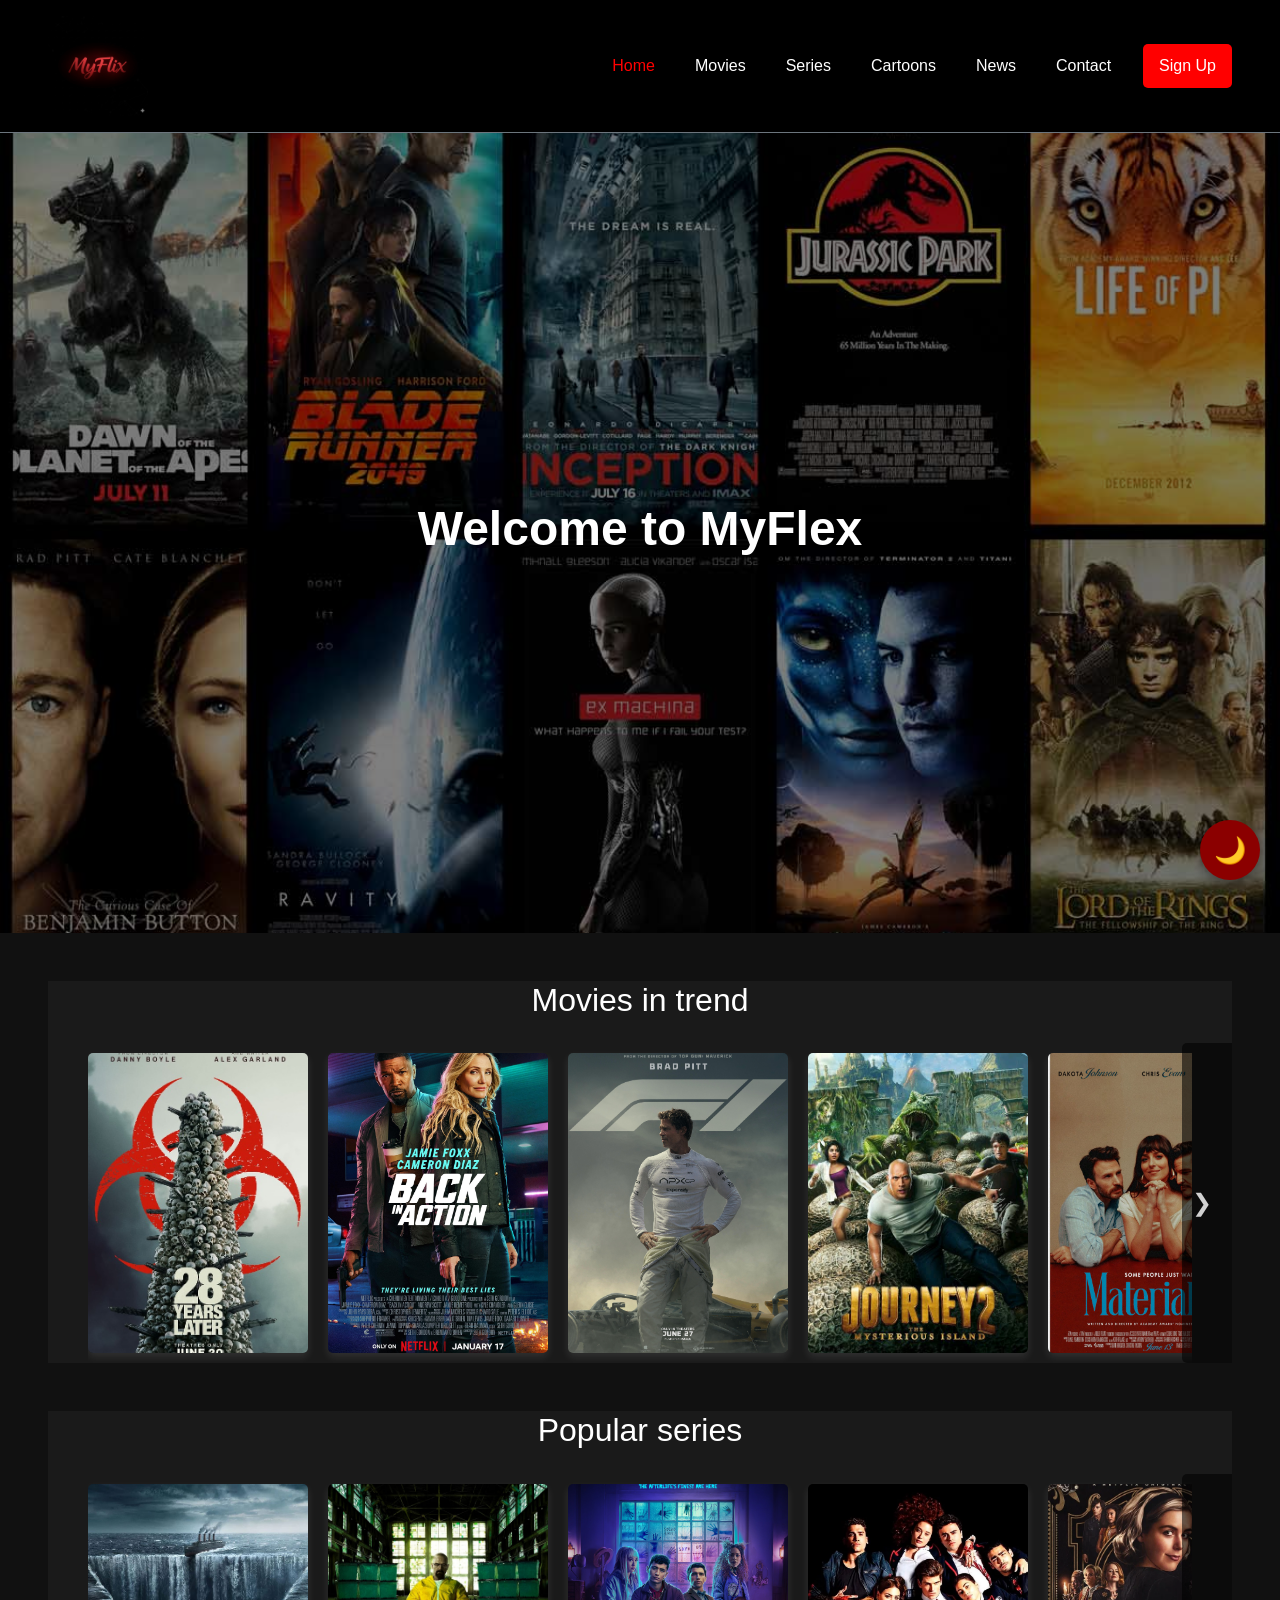
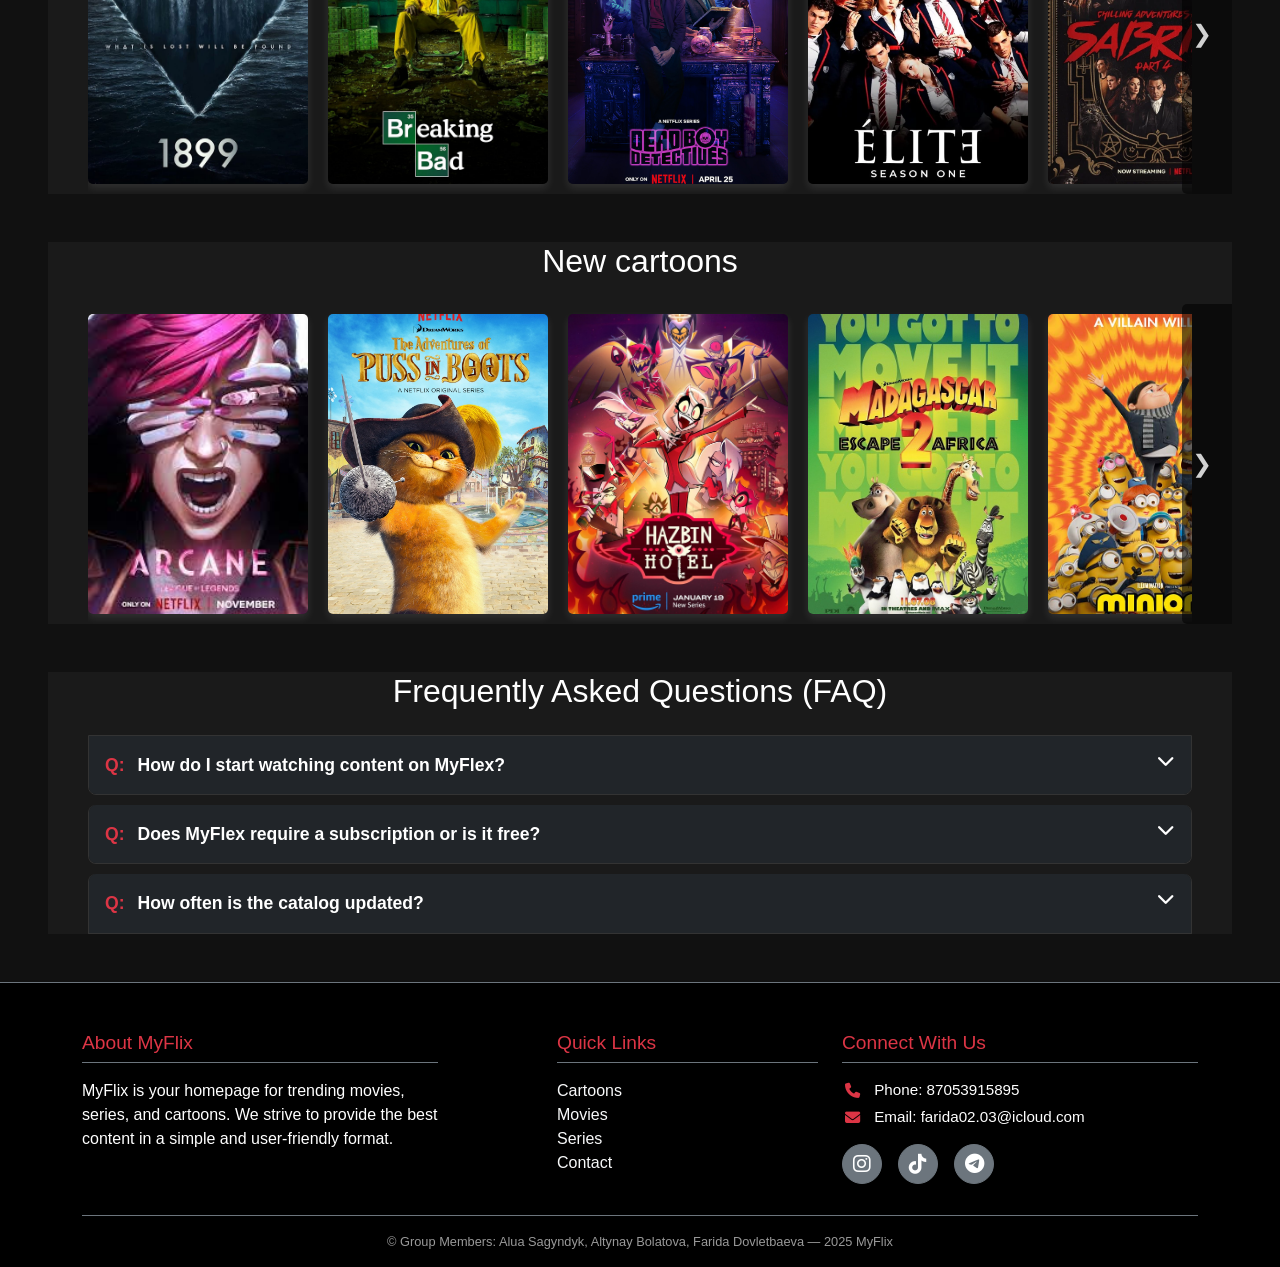
==== index.html @ 134e9aaa "added form" ====
<!DOCTYPE html>
<html lang="en">
<head>
    <meta charset="UTF-8">
    <meta name="viewport" content="width=device-width, initial-scale=1.0">
    <title>MyFlex - Home</title>

    <link href="https://cdn.jsdelivr.net/npm/bootstrap@5.3.3/dist/css/bootstrap.min.css" rel="stylesheet" integrity="sha384-QWTKZyjpPEjISv5WaRU9OFeRpok6YctnYmDr5pNlyT2bRjXh0JMhjY6hW+ALEwIH" crossorigin="anonymous">

    <link rel="stylesheet" href="https://cdnjs.cloudflare.com/ajax/libs/font-awesome/6.4.0/css/all.min.css" />

    <link rel="stylesheet" href="style.css" />
</head>
<body class="text-white d-flex flex-column min-vh-100 bg-theme-4">

      <button id="theme-toggle" aria-label="Toggle theme">
 🌙
</button>


    <header class="py-3 border-bottom border-secondary" id="header">
        <div class="container-fluid d-flex justify-content-between align-items-center px-4 px-lg-5">
            
            <div class="photo">
                <img src="images/logo.jpg" 
                    data-light="images/whitelogo.jpg" 
                    alt="MyFlex Logo" 
                    class="logo" 
                    style="width: 100px; height: auto;" 
/>
            </div>

            <nav class="navbar navbar-expand-lg navbar-dark p-0" aria-label="Main Navigation">
                <button class="navbar-toggler" type="button" data-bs-toggle="collapse" data-bs-target="#navbarNav" aria-controls="navbarNav" aria-expanded="false" aria-label="Toggle navigation">
                    <span class="navbar-toggler-icon"></span>
                </button>
                <div class="collapse navbar-collapse" id="navbarNav">
                    <ul class="navbar-nav gap-2 gap-lg-4 align-items-center">
                        <li class="nav-item">
                            <a class="nav-link active text-danger" aria-current="page" href="index.html">Home</a>
                        </li>
                        <li class="nav-item">
                            <a class="nav-link text-white" href="movies.html">Movies</a>
                        </li>
                        <li class="nav-item">
                            <a class="nav-link text-white" href="series.html">Series</a>
                        </li>
                        <li class="nav-item">
                            <a class="nav-link text-white" href="cartoons.html">Cartoons</a>
                        </li>
                        <li class="nav-item">
                            <a class="nav-link text-white" href="news.html">News</a>
                        </li>
                        <li class="nav-item">
                            <a class="nav-link text-white" href="contact.html">Contact</a>
                        </li>
                        <li class="nav-item">
                            <button class="btn btn-danger nav-button mt-2 mt-lg-0 px-3" id="openAccessModal">Sign Up</button>
                        </li>
                    </ul>
                </div>
            </nav>
        </div>
    </header>

    <main class="flex-grow-1">
        
        <div class="hero-banner mb-5" style="background-image: url('images/index-image.jpg');">
            <h1 class="display-3 fw-bold p-3 rounded text-center">Welcome to MyFlex</h1>
        </div>

        <div class="container-fluid px-4 px-lg-5">
    <section class="content-section mb-5">
        <h2 class="text-center text-white mb-4">Movies in trend</h2>
                <div class="gallery-wrapper position-relative"> 
                    <button class="scroll-button left-arrow" aria-label="Scroll Left" data-target="movies-track">&#10094;</button>
                    <div class="gallery-track scrollable" id="movies-track"> 
                        <article class="movie-card"><img src="images/28years.jpg" alt="28 years later"></article>
                        <article class="movie-card"><img src="images/backinaction.jpg" alt="Back In Action"></article>
                        <article class="movie-card"><img src="images/f1.jpg" alt="F1"></article>
                        <article class="movie-card"><img src="images/journey2.jpeg" alt="Journey 2"></article>
                        <article class="movie-card"><img src="images/materialists.jpeg" alt="Materialists"></article>
                        <article class="movie-card"><img src="images/thepickup.jpg" alt="The Pickup"></article>
                        <article class="movie-card"><img src="images/magnseven.jpg" alt="The Magnificent Seven"></article>
                        <article class="movie-card"><img src="images/steve.jpg" alt="Steve"></article>
                        <article class="movie-card"><img src="images/thetomorrowwar.webp" alt="The Tomorrow War"></article>
                        <article class="movie-card"><img src="images/thewoman.jpg" alt="The Woman"></article>
                        <article class="movie-card"><img src="images/waroftheworls.jpg" alt="War of the Worlds"></article>
                    </div>
                    <button class="scroll-button right-arrow" aria-label="Scroll Right" data-target="movies-track">&#10095;</button>
                </div>
            </section>

            <section class="content-section mb-5">
                <h2 class="text-center text-white mb-4">Popular series</h2>
                <div class="gallery-wrapper position-relative">
                    <button class="scroll-button left-arrow" aria-label="Scroll Left" data-target="series-track">&#10094;</button>
                    <div class="gallery-track scrollable" id="series-track">
                        <article class="movie-card"><img src="images/1899.jpg" alt="1899"></article>
                        <article class="movie-card"><img src="images/breakingbad.jpg" alt="Breaking Bad"></article>
                        <article class="movie-card"><img src="images/Detectives.jpg" alt="Detectives"></article>
                        <article class="movie-card"><img src="images/elite.webp" alt="Elite"></article>
                        <article class="movie-card"><img src="images/sabrina.webp" alt="Sabrina"></article>
                        <article class="movie-card"><img src="images/stranger.jpg" alt="Stranger Things"></article>
                        <article class="movie-card"><img src="images/shadow.jpg" alt="Shadow"></article>
                        <article class="movie-card"><img src="images/slasher.webp" alt="Slasher"></article>
                        <article class="movie-card"><img src="images/adolescence.jpg" alt="Adolescence"></article>
                        <article class="movie-card"><img src="images/bunker.jpg" alt="Bunker"></article>
                        <article class="movie-card"><img src="images/thewitcher.jpg" alt="The Witcher"></article>
                        <article class="movie-card"><img src="images/you.jpg" alt="You"></article>
                    </div>
                    <button class="scroll-button right-arrow" aria-label="Scroll Right" data-target="series-track">&#10095;</button>
                </div>
            </section>

            <section class="content-section mb-5">
                <h2 class="text-center text-white mb-4">New cartoons</h2>
                <div class="gallery-wrapper position-relative">
                    <button class="scroll-button left-arrow" aria-label="Scroll Left" data-target="cartoons-track">&#10094;</button>
                    <div class="gallery-track scrollable" id="cartoons-track">
                        <article class="movie-card"><img src="images/arcanee.jpg" alt="Arcane"></article>
                        <article class="movie-card"><img src="images/cat.jpg" alt="Cat"></article>
                        <article class="movie-card"><img src="images/hazbin.jpg" alt="Hazbin Hotel"></article>
                        <article class="movie-card"><img src="images/Madagascar_2.jpg" alt="Madagascar 2"></article>
                        <article class="movie-card"><img src="images/minions.jpg" alt="Minions"></article>
                        <article class="movie-card"><img src="images/garfiels.jpg" alt="Garfield"></article>
                        <article class="movie-card"><img src="images/teens.jpg" alt="Teen Titans"></article>
                        <article class="movie-card"><img src="images/stevenuni.jpg" alt="Steven Universe"></article>
                        <article class="movie-card"><img src="images/spongebob.jpg" alt="Spongebob"></article>
                        <article class="movie-card"><img src="images/megamind.jpg" alt="Megamind"></article>
                    </div>
                    <button class="scroll-button right-arrow" aria-label="Scroll Right" data-target="cartoons-track">&#10095;</button>
                </div>
            </section>

        </div>
    </main>

    <div id="accessModal" class="modal">
        <div class="modal-content">
            <span class="close-button">&times;</span>

            <h3 id="modalAccessTitle">Register for MyFlix</h3> 

            <div class="form-wrapper" id="registerPanel">
                <form id="registrationForm">
                    <div class="form-group">
                        <label for="regEmail">Email:</label>
                        <input type="email" id="regEmail" name="email" class="form-control" />
                        <div class="error-message" id="regEmailError"></div>
                    </div>

                    <div class="form-group">
                        <label for="regPassword">Password (Min 8 chars):</label>
                        <input type="password" id="regPassword" name="password" class="form-control" />
                        <div class="error-message" id="regPasswordError"></div>
                    </div>

                    <div class="form-group">
                        <label for="regConfirmPassword">Confirm Password:</label>
                        <input type="password" id="regConfirmPassword" name="confirmPassword" class="form-control" />
                        <div class="error-message" id="regConfirmPasswordError"></div>
                    </div>

                    <button type="submit" class="btn btn-danger w-100 mt-3" id="regSubmitBtn">Register</button>
                    <div class="success-message mt-2" id="regSuccessMessage"></div>
                </form>

                <p class="switch-link mt-3 text-center">
                    Already have an account?
                    <a href="#" id="showLogin" class="text-danger">Log In</a>
                </p>
            </div>

            <div class="form-wrapper" id="loginPanel" style="display: none;">
                <form id="loginForm">
                    <div class="form-group">
                        <label for="logEmail">Email:</label>
                        <input type="email" id="logEmail" name="email" class="form-control" />
                        <div class="error-message" id="logEmailError"></div>
                    </div>

                    <div class="form-group">
                        <label for="logPassword">Password:</label>
                        <input type="password" id="logPassword" name="password" class="form-control" />
                        <div class="error-message" id="logPasswordError"></div>
                    </div>

                    <button type="submit" class="btn btn-danger w-100 mt-3" id="logSubmitBtn">Log In</button>
                    <div class="success-message mt-2" id="logSuccessMessage"></div>
                </form>

                <p class="switch-link mt-3 text-center">
                    Don't have an account?
                    <a href="#" id="showRegister" class="text-danger">Register</a>
                </p>
            </div>
        </div>
    </div>

    <div class="container-fluid px-4 px-lg-5">
    <section class="content-section mb-5">
        <h2 class="text-center text-white mb-4">Frequently Asked Questions (FAQ)</h2>
        <div class="accordion-container">

                            
                        <div class="accordion-item">
                            <button class="accordion-header text-start w-100 p-3" aria-expanded="false" aria-controls="content1">
                                <span class="text-danger me-2">Q:</span> How do I start watching content on MyFlex? <i class="fas fa-chevron-down float-end"></i>
                            </button>
                            <div class="accordion-content" id="content1">
                                <p class="p-3 mb-0">Simply sign up by clicking the "Sign Up" button in the header or log into your existing account. Once you do, you'll gain access to our entire library of movies, series, and cartoons.</p>
                            </div>
                        </div>

                        <div class="accordion-item">
                            <button class="accordion-header text-start w-100 p-3" aria-expanded="false" aria-controls="content2">
                                <span class="text-danger me-2">Q:</span> Does MyFlex require a subscription or is it free? <i class="fas fa-chevron-down float-end"></i>
                            </button>
                            <div class="accordion-content" id="content2">
                                <p class="p-3 mb-0">MyFlex offers a free basic access with ads, as well as a premium ad-free subscription with extra features (coming soon).</p>
                            </div>
                        </div>

                        <div class="accordion-item">
                            <button class="accordion-header text-start w-100 p-3" aria-expanded="false" aria-controls="content3">
                                <span class="text-danger me-2">Q:</span> How often is the catalog updated? <i class="fas fa-chevron-down float-end"></i>
                            </button>
                            <div class="accordion-content" id="content3">
                                <p class="p-3 mb-0">We regularly add new movies and series episodes every week to ensure our content always stays fresh and current.</p>
                            </div>
                        </div>
                        
                    </div>
            </section>
            </div>

    
    <footer class=" text-light mt-auto pt-5 pb-3 border-top border-secondary">
        <div class="container">
            <div class="row">
                
                <div class="col-lg-4 mb-4 mb-lg-0 footer-section">
                    <h3 class="text-danger border-bottom border-secondary pb-2 mb-3">About MyFlix</h3>
                    <p>
                        MyFlix is your homepage for trending movies, series, and cartoons. We strive to provide the best content in a simple and user-friendly format.
                    </p>
                </div>

                <div class="col-lg-3 offset-lg-1 mb-4 mb-lg-0 footer-section">
                    <h3 class="text-danger border-bottom border-secondary pb-2 mb-3">Quick Links</h3>
                    <ul class="list-unstyled">
                        <li><a href="cartoons.html" class="text-decoration-none text-light">Cartoons</a></li>
                        <li><a href="movies.html" class="text-decoration-none text-light">Movies</a></li>
                        <li><a href="series.html" class="text-decoration-none text-light">Series</a></li>
                        <li><a href="contact.html" class="text-decoration-none text-light">Contact</a></li>
                    </ul>
                </div>

                <div class="col-lg-4 footer-section">
                    <h3 class="text-danger border-bottom border-secondary pb-2 mb-3">Connect With Us</h3>
                    <div class="contact mb-3">
                        <p class="mb-1"><i class="icon fas fa-phone text-danger me-2"></i> Phone: 87053915895</p>
                        <p class="mb-1"><i class="icon fas fa-envelope text-danger me-2"></i> Email: farida02.03@icloud.com</p>
                    </div>
                    
                    <div class="social-links d-flex gap-3 mt-3">
                        <a href="https://instagram.com/farideepl" target="_blank" aria-label="Instagram" class="btn btn-secondary rounded-circle d-flex justify-content-center align-items-center" style="width: 40px; height: 40px;"><i class="fab fa-instagram fs-5"></i></a>
                        <a href="https://www.tiktok.com/@farideepl" target="_blank" aria-label="TikTok" class="btn btn-secondary rounded-circle d-flex justify-content-center align-items-center" style="width: 40px; height: 40px;"><i class="fab fa-tiktok fs-5"></i></a>
                        <a href="https://t.me/fari_davv" target="_blank" aria-label="Telegram" class="btn btn-secondary rounded-circle d-flex justify-content-center align-items-center" style="width: 40px; height: 40px;"><i class="fab fa-telegram-plane fs-5"></i></a>
                    </div>
                </div>

            </div>
            
            <div class="footer-bottom text-center pt-3 mt-4 border-top border-secondary">
                &copy; Group Members: Alua Sagyndyk, Altynay Bolatova, Farida Dovletbaeva — 2025 MyFlix
            </div>
        </div>
    </footer>

    <script src="https://cdn.jsdelivr.net/npm/bootstrap@5.3.3/dist/js/bootstrap.bundle.min.js" integrity="sha384-YvpcrYf0tY3lHB60NNkmXc5s9fDVZLESaAA55NDzOxhy9GkcId1nN7jIeHzI" crossorigin="anonymous"></script>
    
    <script src="arrow.js" defer></script> 
    <script src="popup.js" defer></script> 
    <script src="accordion.js"></script>
    <script src="theme-switcher.js"></script>

    
    </body>
</html>
---- style.css ----
html {
    height: 100%;
}
body {
    font-family: sans-serif;
    margin: 0;
    transition: background 0.5s ease-in-out;
    background-color: #901313;
}
.logo {
    width: 100px;
    height: auto;
    display: block;
}
.navbar-nav .nav-link:hover,
.navbar-nav .nav-link.active {
    color: red !important;
}
.nav-button {
    background-color: red !important;
    border-color: red !important;
    border: none;
    padding: 10px 15px;
    cursor: pointer;
    border-radius: 5px;
    transition: background 0.2s;
    font-size: 1em;
    align-self: center;
}
.nav-button:hover {
    background-color: darkred !important;
    border-color: darkred !important;
}
.nav-button:focus,
.nav-button:active:focus {
    background-color: darkred !important;
    border-color: darkred !important;
    box-shadow: 0 0 0 0.25rem rgba(255, 0, 0, 0.5) !important;
}
.hero-banner {
    width: 100%;
    height: 100vh;
    max-height: 800px;
    position: relative;
    overflow: hidden;
    display: flex;
    justify-content: center;
    align-items: center;
    background-size: cover;
    background-position: center;
    background-repeat: no-repeat;
}
.hero-banner::before {
    content: '';
    position: absolute;
    top: 0;
    left: 0;
    width: 100%;
    height: 100%;
    background-color: rgba(0, 0, 0, 0.5);
    z-index: 1;
}
.hero-banner h1 {
    font-size: 3em;
    border-radius: 5px;
    z-index: 2;
    position: relative;
}
@media (max-width: 576px) {
    .hero-banner {
        height: 50vh;
    }
    .hero-banner h1 {
        font-size: 2em;
    }
}
.content-section h2 {
    margin-bottom: 20px;
}
.gallery-wrapper {
    width: 100%;
  padding-left: 40px;
  padding-right: 40px;
}
.gallery-track {
    display: flex;
    gap: 20px;
    justify-content: flex-start;
}
.gallery-track.scrollable {
    flex-wrap: nowrap;
    overflow-x: scroll;
    overflow-y: hidden;
    padding: 10px 0;
    scroll-behavior: smooth;
    -ms-overflow-style: none;
    scrollbar-width: none;
}
.gallery-track.scrollable::-webkit-scrollbar {
    display: none;
}
.movie-card {
    width: 220px;
    flex-shrink: 0;
    overflow: hidden;
    border-radius: 5px;
    box-shadow: 0 4px 8px rgba(255, 255, 255, 0.1);
    transition: transform 0.2s;
    cursor: pointer;
}
.movie-card:hover {
    transform: scale(1.05);
}
.movie-card img {
    width: 100%;
    height: 300px;
    object-fit: cover;
    display: block;
}
.scroll-button {
    position: absolute;
    top: 50%;
    transform: translateY(-50%);
    background: rgba(0, 0, 0, 0.7);
    color: white;
    border: none;
    padding: 15px 10px;
    cursor: pointer;
    z-index: 10;
    font-size: 24px;
    height: 100%;
    opacity: 0.8;
    transition: opacity 0.3s;
    max-height: 320px;
}
.scroll-button:hover {
    opacity: 1;
}
.left-arrow {
    left: 0;
    border-top-right-radius: 5px;
    border-bottom-right-radius: 5px;
    padding-left: 20px;
}
.right-arrow {
    right: 0;
    border-top-left-radius: 5px;
    border-bottom-left-radius: 5px;
    padding-right: 20px;
}
@media (max-width: 768px) {
    .scroll-button {
        display: none;
    }
}
.footer-section h3 {
    font-size: 1.2em;
    padding-bottom: 5px;
}
.footer-section ul li a:hover {
    color: red !important;
}
.contact p {
    font-size: 0.95em;
}
.icon {
    display: inline-block;
    width: 20px;
    text-align: center;
    vertical-align: middle;
}
.fab {
    font-weight: 400;
}
.social-links a:hover {
    background: red !important;
}
.footer-bottom {
    font-size: 0.8em;
    color: #999;
}
.contact-form input[type="text"],
.contact-form input[type="email"],
.contact-form textarea {
    border: 1px solid #444;
    background: #222;
    color: white;
    transition: border-color 0.3s;
}
.form-control {
    border: 1px solid #444;
    background: #222;
    color: white;
    transition: border-color 0.3s, box-shadow 0.3s;
}
.form-control:focus {
    border-color: red;
    box-shadow: 0 0 0 0.25rem rgba(255, 0, 0, 0.25);
    background: #222;
    color: white;
    outline: none;
}
.contact-form input:focus,
.contact-form textarea:focus {
    border-color: red;
    outline: none;
}
.media-card, .series-card {
    display: flex;
    gap: 20px;
    background: #222;
    padding: 15px;
    border-radius: 8px;
    transition: transform 0.3s, box-shadow 0.3s;
    max-width: 900px;
    margin-left: auto;
    margin-right: auto;
}
.media-card:hover, .series-card:hover {
    transform: translateY(-5px);
    box-shadow: 0 4px 10px rgba(0, 0, 0, 0.5);
}
.media-card img, .series-card img {
    width: 150px;
    height: 220px;
    min-width: 150px;
    object-fit: cover;
    border-radius: 8px;
}
.media-card h3, .series-card h3 {
    margin: 0 0 10px;
    color: red;
}
.media-card p, .series-card p {
    margin: 5px 0;
    line-height: 1.4;
    font-size: 14px;
}
@media (max-width: 768px) {
    .media-card, .series-card {
        flex-direction: column;
        text-align: center;
        gap: 10px;
        padding: 10px;
    }
    .media-card img, .series-card img {
        width: 100%;
        height: auto;
        max-height: 300px;
        min-width: auto;
    }
    .media-card h3 {
        margin-top: 10px;
    }
}
.modal {
    display: none;
    position: fixed;
    z-index: 1050;
    left: 0;
    top: 0;
    width: 100%;
    height: 100%;
    overflow: auto;
    background-color: rgba(0,0,0,0.8);
    justify-content: center;
    align-items: center;
}
.modal-content {
    background-color: #1a1a1a;
    color: #fff;
    padding: 30px;
    border: 1px solid #444;
    border-radius: 8px;
    width: 90%;
    max-width: 450px;
    position: relative;
    box-shadow: 0 5px 15px rgba(255, 0, 0, 0.2);
    animation: fadeIn 0.3s;
}
.close-button {
    color: #aaa;
    float: right;
    font-size: 28px;
    font-weight: bold;
    position: absolute;
    top: 10px;
    right: 15px;
    cursor: pointer;
    transition: color 0.2s;
}
.close-button:hover,
.close-button:focus {
    color: red;
    text-decoration: none;
    cursor: pointer;
}
#modalAccessTitle {
    color: red;
    margin-bottom: 20px;
    text-align: center;
}
.form-group {
    margin-bottom: 15px;
}
.error-message {
    color: #ff8888;
    font-size: 0.85em;
    margin-top: 5px;
    display: none;
}
.success-message {
    color: #4CAF50;
    font-size: 0.9em;
    text-align: center;
    display: none;
    padding: 10px;
    border: 1px solid #4CAF50;
    border-radius: 4px;
}
@keyframes fadeIn {
    from {opacity: 0;}
    to {opacity: 1;}
}
.modal-content .form-control {
    width: 100%;
    padding: 10px;
    box-sizing: border-box;
    border: 1px solid #444;
    background: #222;
    color: white;
}
.modal-content .form-control:focus {
    border-color: red;
    box-shadow: 0 0 0 0.25rem rgba(255, 0, 0, 0.25);
}
.main-header-wrapper {
    display: flex;
    justify-content: center;
    align-items: center;
    margin-bottom: 20px;
    gap: 15px;
}
.main-header-wrapper h2 {
    margin: 0;
}
.datetime-display {
    color: #fff;
    font-size: 14px;
    font-weight: bold;
    padding: 5px 10px;
    border: 1px solid red;
    border-radius: 4px;
    background-color: #111;
}
#color-switcher-btn {
    position: fixed;
    top: auto;
    bottom: 20px;
    right: 20px;
    z-index: 1000;
    width: 60px;
    height: 60px;
    padding: 0;
    border-radius: 50%;
    display: flex;
    justify-content: center;
    align-items: center;
    background-color: #8B0000;
    color: white;
    border: 3px solid white;
    cursor: pointer;
    font-size: 24px;
    box-shadow: 0 4px 12px rgba(0, 0, 0, 0.4);
    transition: background-color 0.3s, transform 0.2s;
}
#color-switcher-btn:hover {
    background-color: #A52A2A;
    transform: scale(1.05);
}
#header {
    background-color: #000 !important;
}
footer {
    background-color: black !important;
}
.bg-theme-1 {
    background-color: #8B0000;
}
.bg-theme-2 {
    background-color: #00008B;
}
.bg-theme-3 {
    background-color: #228B22;
}
.bg-theme-4 {
    background-color: #111111;
}
.accordion-container {
  width: 100%;
  padding-left: 40px;
  padding-right: 40px;
}
.accordion-item {
    background-color: #1a1a1a;
    border: 1px solid #333;
    margin-bottom: 10px;
    border-radius: 8px;
    overflow: hidden;
}
.accordion-header {
    background-color: #212529;
    color: white;
    border: none;
    cursor: pointer;
    font-size: 1.1em;
    font-weight: 600;
    transition: background-color 0.3s;
}
.accordion-header:hover {
    background-color: #333;
}
.accordion-content {
    max-height: 0;
    overflow: hidden;
    transition: max-height 0.5s ease-in-out;
    background-color: #1a1a1a;
    color: #ccc;
    font-size: 0.95em;
}
.accordion-header i {
    transition: transform 0.3s ease-in-out;
}
.accordion-header[aria-expanded="true"] i {
    transform: rotate(180deg);
}
.accordion-header:focus {
    outline: 2px solid red;
    box-shadow: none;
}
.rating {
    display: inline-block;
    margin-top: 10px;
    font-size: 24px;
}
.rating .star {
    cursor: pointer;
    color: #6c757d;
    transition: color 0.2s;
}
.rating .star.selected {
    color: #ffc107;
}
.user-rating-message {
    margin-top: 5px;
    font-size: 0.9rem;
}
#theme-toggle {
  position: fixed;
  bottom: 20px;
  right: 20px;
  width: 60px;
  height: 60px;
  border-radius: 50%;
  border: none;
  font-size: 26px;
  cursor: pointer;
  background-color: #8b0000;
  color: #fff;
  display: flex;
  justify-content: center;
  align-items: center;
  box-shadow: 0 4px 12px rgba(0, 0, 0, 0.4);
  transition: background-color 0.3s, transform 0.2s;
  z-index: 1000;
}
#theme-toggle:hover {
  transform: scale(1.1);
  background-color: #a52a2a;
}

/* Светлая кнопка при дневном режиме */
.day-mode #theme-toggle {
  background-color: #000;
  color: #fff;
}

.night-mode {
  background-color: #111 !important;
  color: #fff !important;
}
.night-mode header,
.night-mode footer {
  background-color: #000 !important;
  color: #fff !important;
}
.night-mode .content-section,
.night-mode .modal-content {
  background-color: #1a1a1a !important;
  color: #fff !important;
}
.day-mode {
  background-color: #f4f4f4 !important;
  color: #000 !important;
}
.day-mode header,
.day-mode footer {
  background-color: #fff !important;
  color: #000 !important;
  border-color: #ccc !important;
}
.day-mode .content-section,
.day-mode .modal-content {
  background-color: #fff !important;
  color: #000 !important;
}
.day-mode .nav-link {
  color: #000 !important;
}
.day-mode .nav-link.active,
.day-mode .nav-link:hover {
  color: #ff0000 !important;
}
.day-mode .btn.btn-danger {
  background-color: #ff4444 !important;
  border: none !important;
}
.day-mode .btn.btn-danger:hover {
  background-color: #cc0000 !important;
}
.day-mode .accordion-item {
  background-color: #f8f8f8 !important;
  color: #000 !important;
}
.day-mode .accordion-header {
  background-color: #ddd !important;
  color: #000 !important;
}
.day-mode .movie-card {
  box-shadow: 0 4px 8px rgba(0, 0, 0, 0.1) !important;
}
.day-mode #theme-toggle {
  background-color: #000 !important;
  color: #fff !important;
}
.night-mode #theme-toggle {
  background-color: #8b0000 !important;
  color: #fff !important;
}
.day-mode,
.day-mode * {
  color: #000 !important;
  border-color: #ccc !important;
}
.day-mode a {
  color: #000 !important;
}
.day-mode a:hover {
  color: #ff0000 !important;
}
.day-mode button,
.day-mode .btn {
  color: #fff !important;
  background-color: #000 !important;
  border: none !important;
}
.day-mode .btn:hover {
  background-color: #333 !important;
}
.day-mode input,
.day-mode textarea,
.day-mode select {
  background-color: #fff !important;
  color: #000 !important;
  border: 1px solid #aaa !important;
}
.day-mode .card,
.day-mode .movie-card,
.day-mode .modal-content,
.day-mode .accordion-item {
  background-color: #fff !important;
  color: #000 !important;
  box-shadow: 0 4px 10px rgba(0, 0, 0, 0.1) !important;
}
.day-mode header,
.day-mode footer {
  background-color: #f5f5f5 !important;
  color: #000 !important;
}
.day-mode .hero-banner::before,
.day-mode .hero-banner::after {
  background-color: rgba(255, 255, 255, 0.4) !important;
}
.day-mode #theme-toggle {
  background-color: #000 !important;
  color: #fff !important;
}
.day-mode header,
.day-mode .header,
.day-mode nav,
.day-mode .navbar,
.day-mode .navbar-nav,
.day-mode .navbar-container,
.day-mode .main-header {
  background-color: #ffffff !important;
  color: #000 !important;
  border-bottom: 1px solid #ccc !important;
}
.day-mode nav a,
.day-mode .navbar a,
.day-mode .nav-link {
  color: #000 !important;
}
.day-mode nav a:hover,
.day-mode .navbar a:hover,
.day-mode .nav-link:hover {
  color: #ff0000 !important;
}
.day-mode .navbar-brand,
.day-mode .logo,
.day-mode .menu-item,
.day-mode .nav-item,
.day-mode .navbar-text {
  color: #000 !important;
}
.day-mode .dropdown-menu {
  background-color: #fff !important;
  color: #000 !important;
  border: 1px solid #ccc !important;
}
.day-mode #header {
  background-color: #ffffff !important;
  color: #000 !important;
  border-bottom: 1px solid #ccc !important;
}
.day-mode #header .nav-link,
.day-mode #header a {
  color: #000 !important;
}
.day-mode #header .nav-link:hover,
.day-mode #header a:hover {
  color: #ff0000 !important;
}
.day-mode #header .nav-button {
  background-color: #dc3545 !important;
  color: #fff !important;
  border: none !important;
}
.day-mode .accordion-content {
  background-color: #ffffff !important;
}
.day-mode .accordion-content p {
  color: #000000 !important;
}
.day-mode footer {
  border-color: #ccc !important;
}
.day-mode .media-card, 
.day-mode .series-card {
  background: #ffffff !important;
  color: #000 !important;
  box-shadow: 0 4px 10px rgba(0, 0, 0, 0.1) !important;
}
.day-mode .media-card:hover, 
.day-mode .series-card:hover {
  box-shadow: 0 6px 15px rgba(0, 0, 0, 0.2) !important;
}
.day-mode .rating .star.selected {
  color: #ffc107 !important;
}
.day-mode .rating .star {
  color: #6c757d !important;
}
.day-mode .user-rating-message.text-danger {
  color: #dc3545 !important;
}
.day-mode .user-rating-message.text-success {
  color: #198754 !important;
}
.day-mode .rating .star.selected i.fas.fa-star {
  color: #ffc107 !important;
}
.day-mode .rating .star i.fas.fa-star {
  color: #6c757d !important;
}
.day-mode #currentDateTime,
.day-mode .datetime-display {
  color: #ff0000 !important;
  font-weight: bold !important;
}
.day-mode .news-title {
  color: #000000 !important;
}
/* === Contact form validation & spinner === */
.contact-form .error-message {
  background-color: rgba(255, 0, 0, 0.1);
  color: #ff7777;
  font-weight: 600;
  text-align: center;
  padding: 8px;
  border-radius: 5px;
  border: 1px solid #ff4d4d;
  margin-top: 10px;
  display: none;
  animation: fadeIn 0.3s ease-in-out;
}

.contact-form .success-message {
  background-color: rgba(0, 255, 0, 0.1);
  color: #7cff7c;
  font-weight: 600;
  text-align: center;
  padding: 8px;
  border-radius: 5px;
  border: 1px solid #4CAF50;
  margin-top: 10px;
  display: none;
  animation: fadeIn 0.3s ease-in-out;
}

.submit-button:disabled {
  background-color: #a00 !important;
  opacity: 0.7;
  cursor: not-allowed;
}
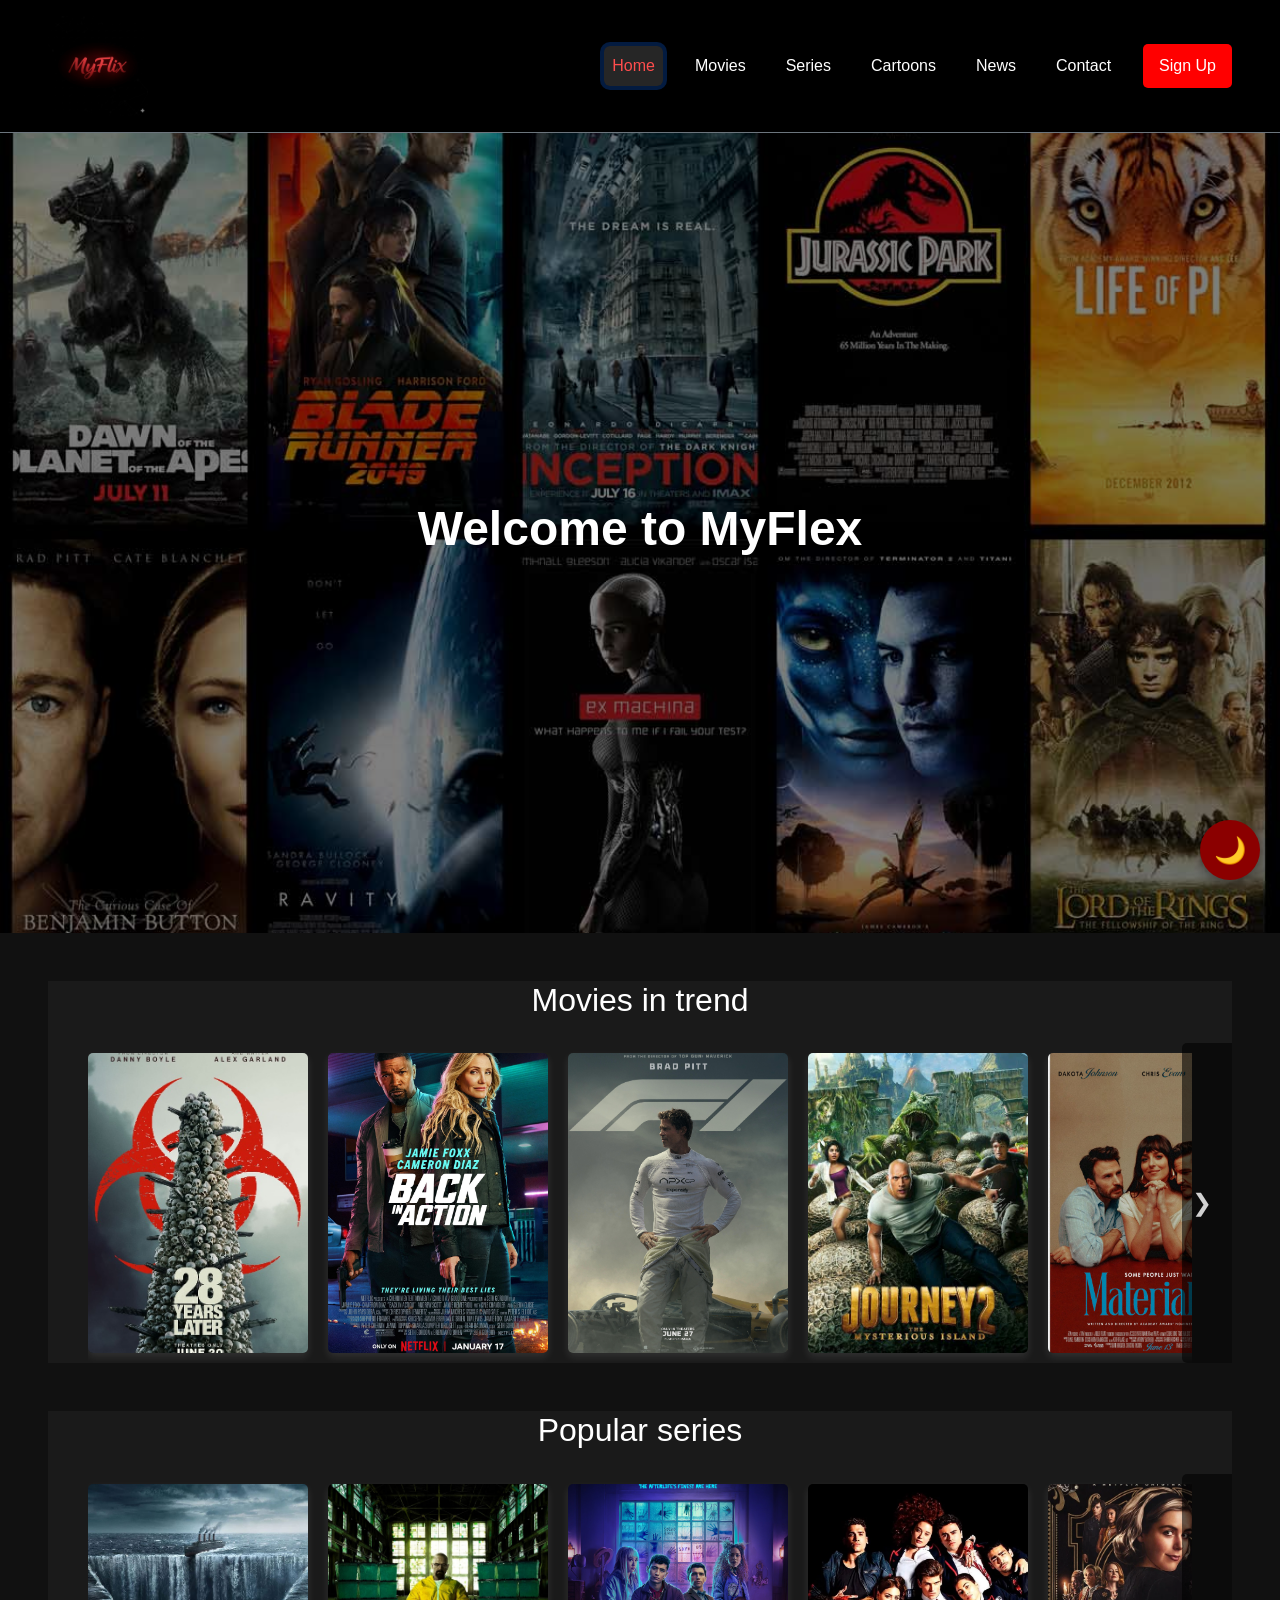
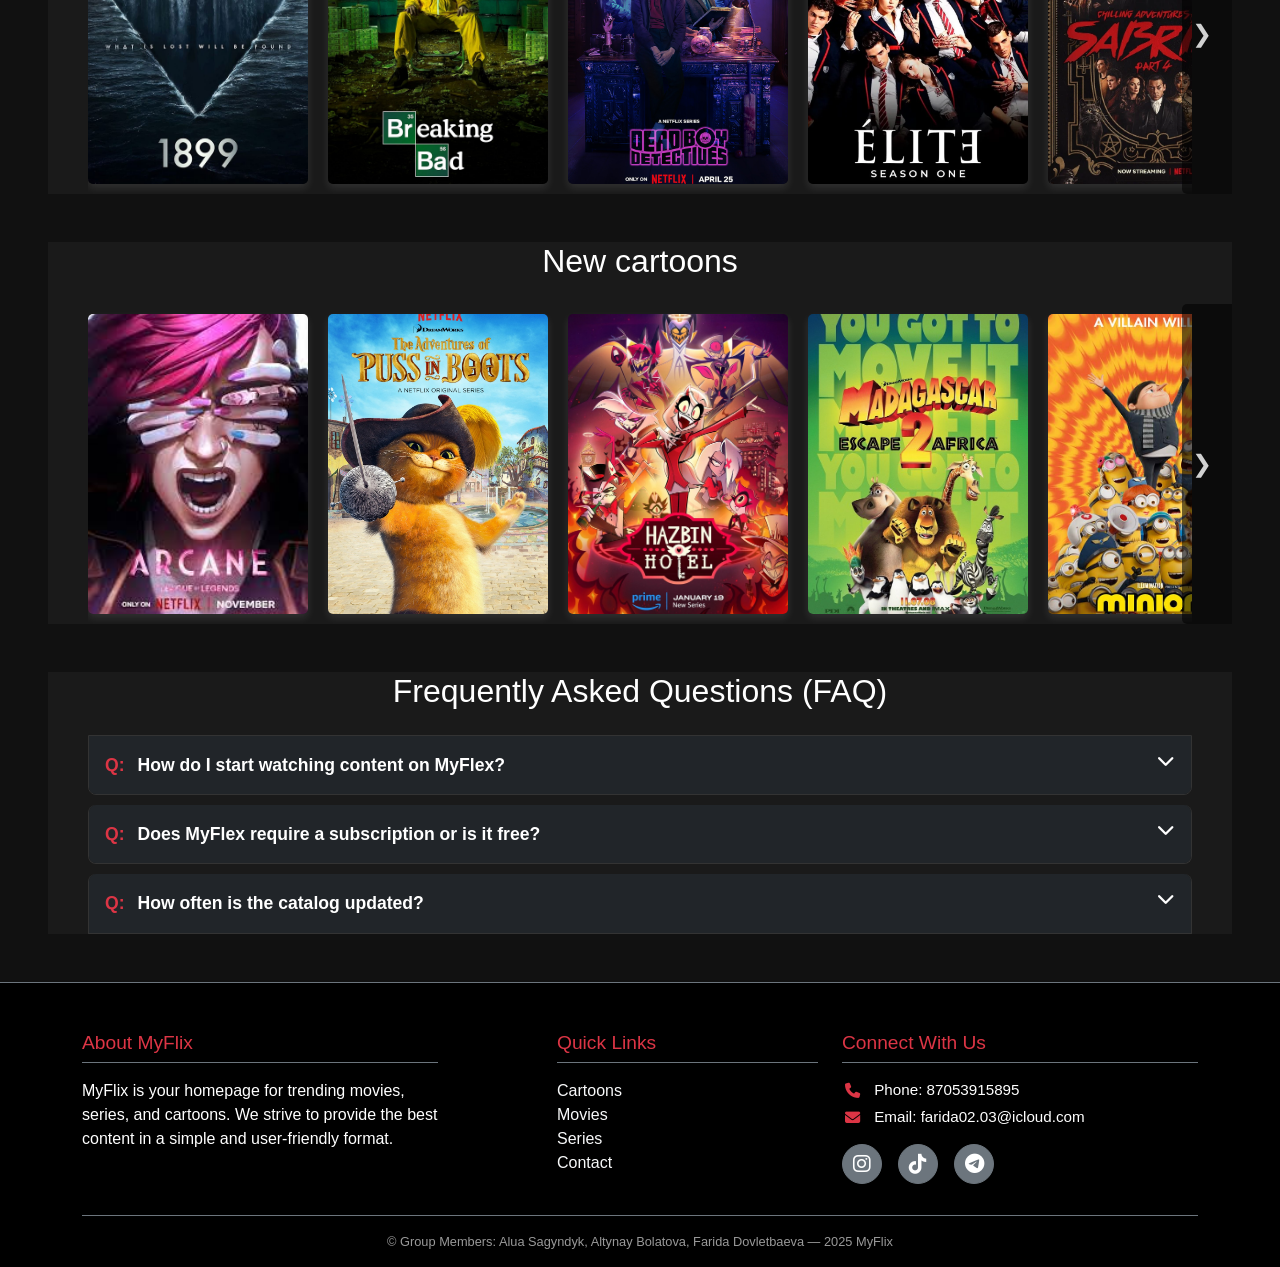
==== commit aa3fa708: "Added new branch keyNavBar" ====
--- a/index.html
+++ b/index.html
@@ -13,6 +13,7 @@
 </head>
 <body class="text-white d-flex flex-column min-vh-100 bg-theme-4">
 
+    
       <button id="theme-toggle" aria-label="Toggle theme">
  🌙
 </button>
@@ -22,11 +23,12 @@
         <div class="container-fluid d-flex justify-content-between align-items-center px-4 px-lg-5">
             
             <div class="photo">
-                <img src="images/logo.jpg" 
-                    data-light="images/whitelogo.jpg" 
-                    alt="MyFlex Logo" 
-                    class="logo" 
-                    style="width: 100px; height: auto;" 
+                <img 
+ src="images/logo.jpg" 
+ data-light="images/whitelogo.jpg" 
+ alt="MyFlex Logo" 
+ class="logo" 
+ style="width: 100px; height: auto;" 
 />
             </div>
 
@@ -280,11 +282,14 @@
     </footer>
 
     <script src="https://cdn.jsdelivr.net/npm/bootstrap@5.3.3/dist/js/bootstrap.bundle.min.js" integrity="sha384-YvpcrYf0tY3lHB60NNkmXc5s9fDVZLESaAA55NDzOxhy9GkcId1nN7jIeHzI" crossorigin="anonymous"></script>
-    
+
+
     <script src="arrow.js" defer></script> 
     <script src="popup.js" defer></script> 
     <script src="accordion.js"></script>
     <script src="theme-switcher.js"></script>
+    <script src="navKeyboard.js"></script>
+
 
     
     </body>
--- a/style.css
+++ b/style.css
@@ -723,3 +723,14 @@
   opacity: 0.7;
   cursor: not-allowed;
 }
+
+.navbar-nav .nav-link:focus,
+.navbar-nav .nav-link.active,
+.nav-button:focus,
+.nav-button.active {
+  color: #ff4d4d !important;
+  background-color: rgba(255, 255, 255, 0.15);
+  border-radius: 6px;
+  outline: none;
+}
+
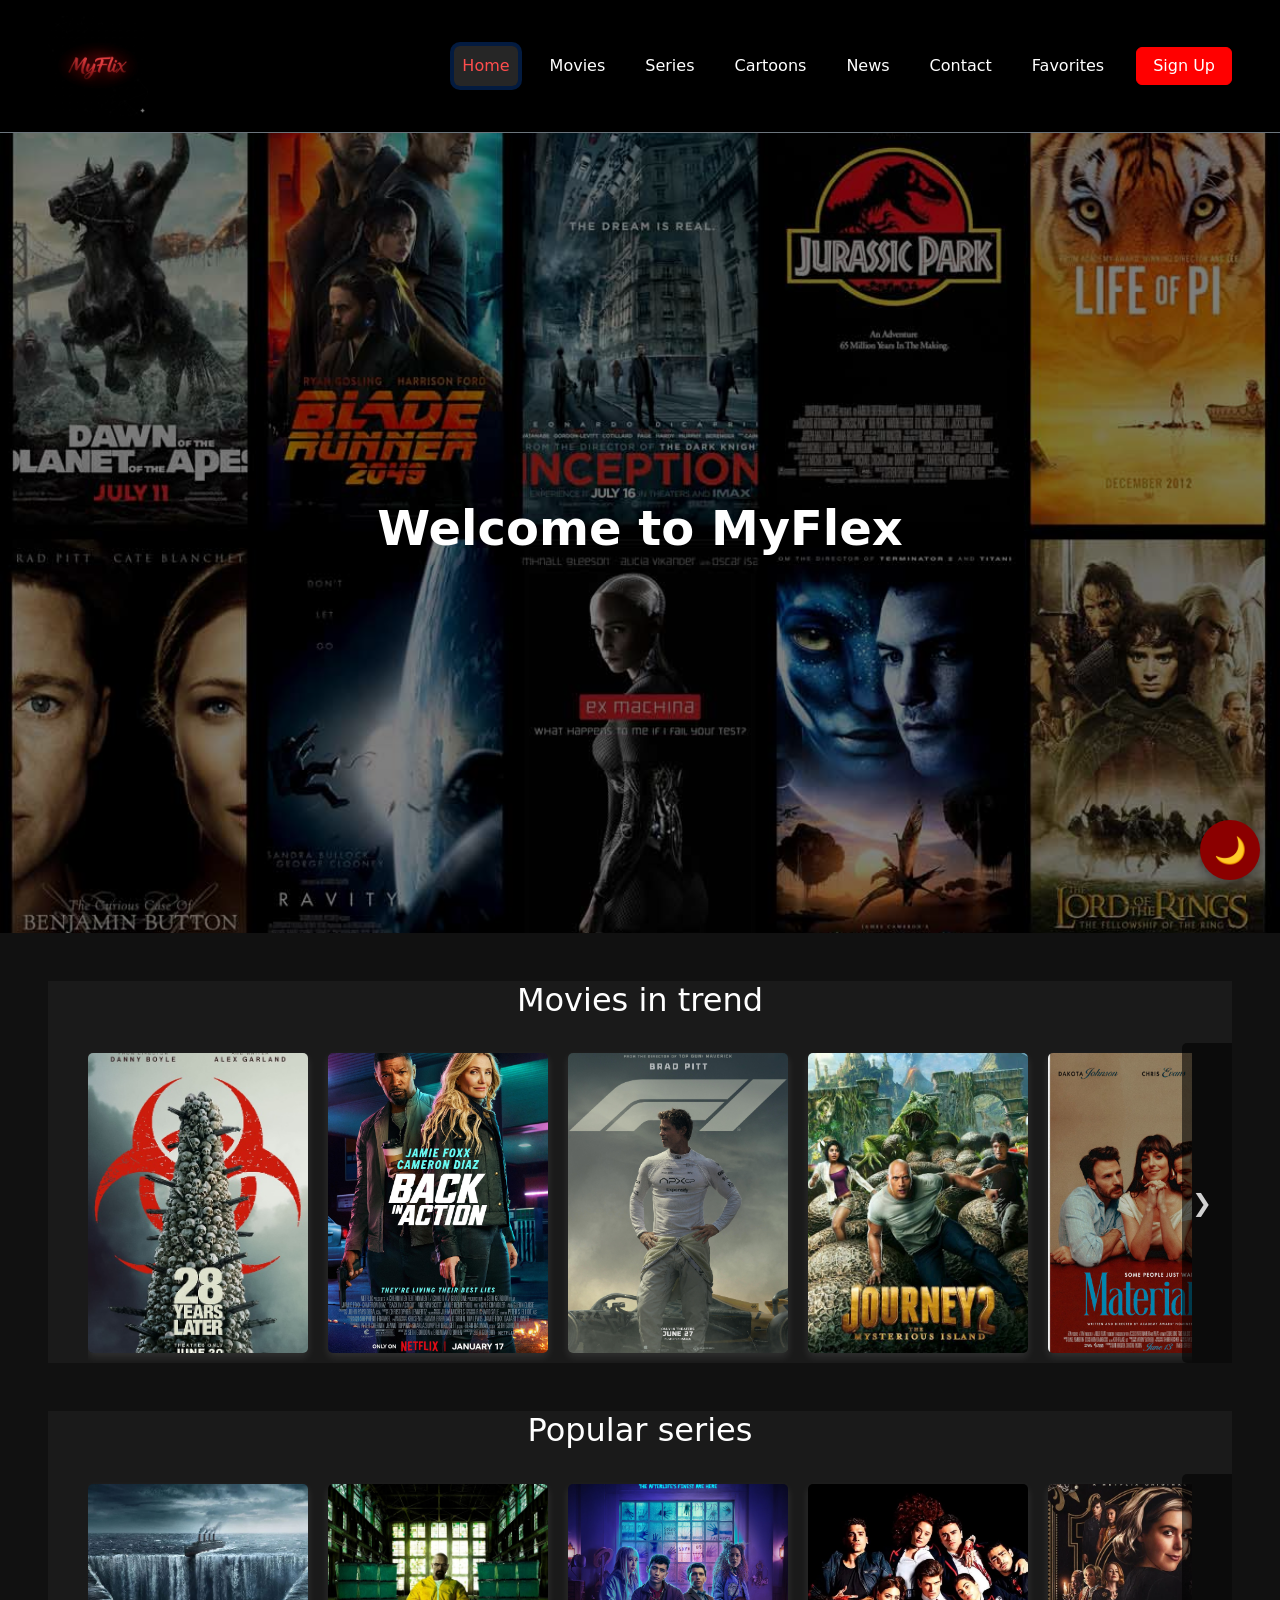
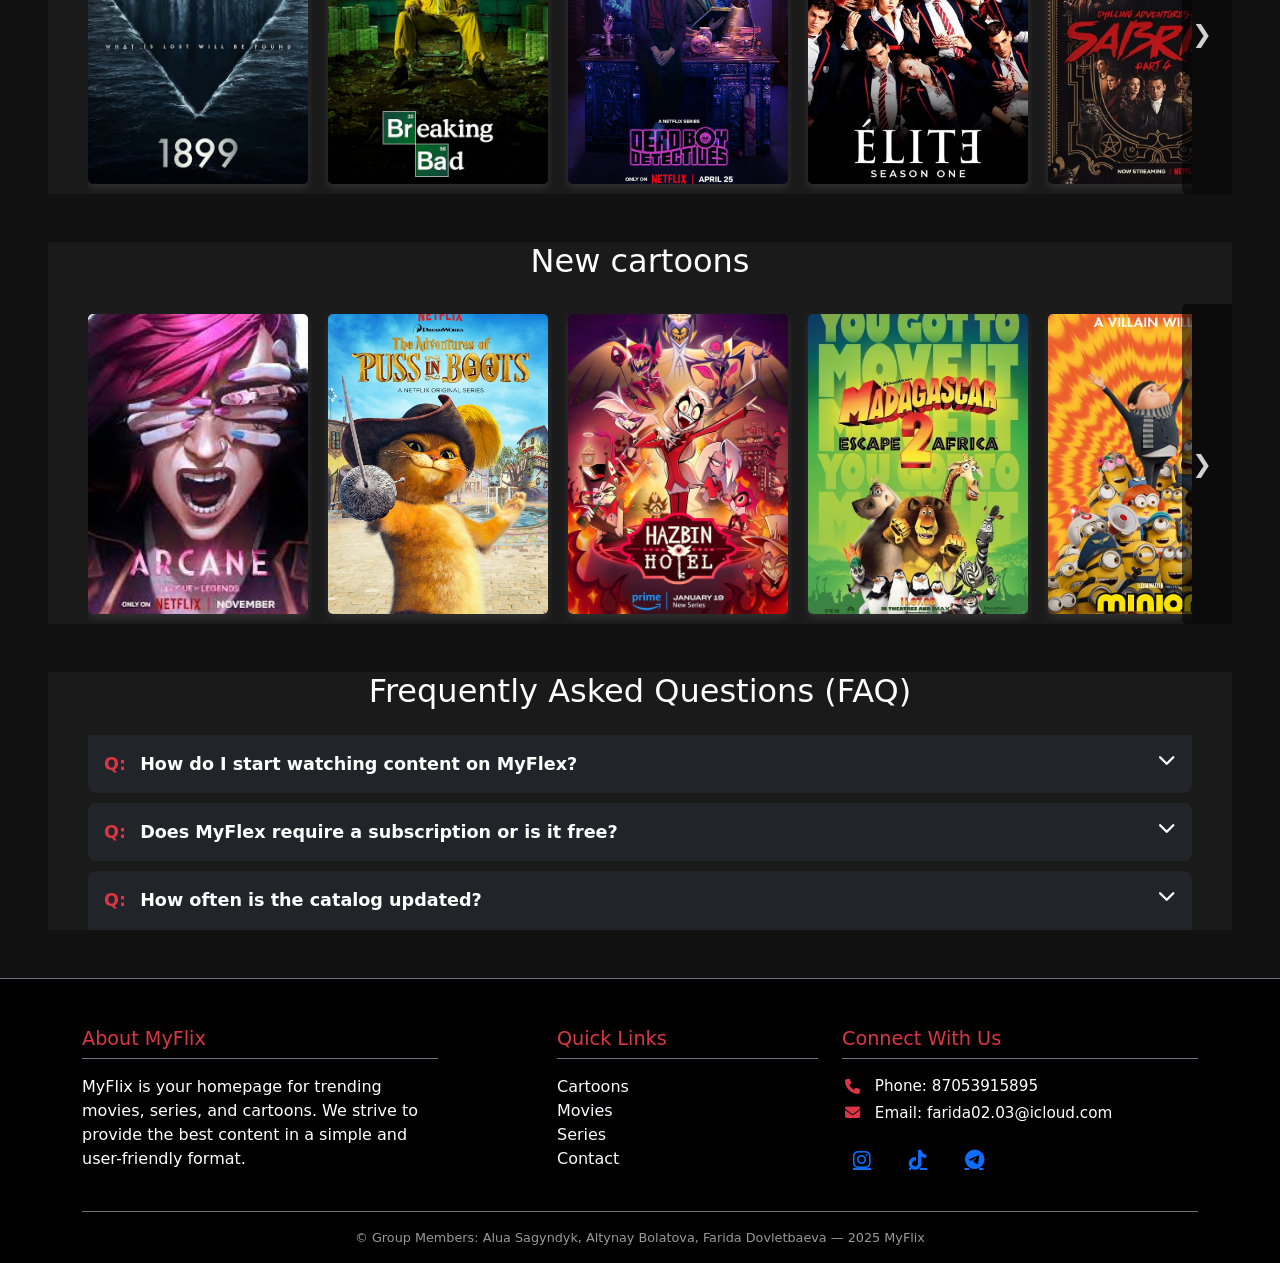
==== commit 90f001ab: "full project" ====
--- a/index.html
+++ b/index.html
@@ -4,12 +4,10 @@
     <meta charset="UTF-8">
     <meta name="viewport" content="width=device-width, initial-scale=1.0">
     <title>MyFlex - Home</title>
-
-    <link href="https://cdn.jsdelivr.net/npm/bootstrap@5.3.3/dist/css/bootstrap.min.css" rel="stylesheet" integrity="sha384-QWTKZyjpPEjISv5WaRU9OFeRpok6YctnYmDr5pNlyT2bRjXh0JMhjY6hW+ALEwIH" crossorigin="anonymous">
-
+    <link rel="stylesheet" href="style.css" />
     <link rel="stylesheet" href="https://cdnjs.cloudflare.com/ajax/libs/font-awesome/6.4.0/css/all.min.css" />
 
-    <link rel="stylesheet" href="style.css" />
+    <link href="https://cdn.jsdelivr.net/npm/bootstrap@5.3.8/dist/css/bootstrap.min.css" rel="stylesheet" integrity="sha384-sRIl4kxILFvY47J16cr9ZwB07vP4J8+LH7qKQnuqkuIAvNWLzeN8tE5YBujZqJLB" crossorigin="anonymous">
 </head>
 <body class="text-white d-flex flex-column min-vh-100 bg-theme-4">
 
@@ -17,21 +15,20 @@
       <button id="theme-toggle" aria-label="Toggle theme">
  🌙
 </button>
-
-
     <header class="py-3 border-bottom border-secondary" id="header">
         <div class="container-fluid d-flex justify-content-between align-items-center px-4 px-lg-5">
             
-            <div class="photo">
-                <img 
- src="images/logo.jpg" 
- data-light="images/whitelogo.jpg" 
- alt="MyFlex Logo" 
- class="logo" 
- style="width: 100px; height: auto;" 
-/>
-            </div>
-
+              <div class="photo">
+      <a href="index.html">
+        <img 
+          src="images/logo.jpg" 
+          data-light="images/whitelogo.jpg" 
+          alt="MyFlex Logo" 
+          class="logo" 
+          style="width: 100px; height: auto;" 
+        />
+      </a>
+    </div>
             <nav class="navbar navbar-expand-lg navbar-dark p-0" aria-label="Main Navigation">
                 <button class="navbar-toggler" type="button" data-bs-toggle="collapse" data-bs-target="#navbarNav" aria-controls="navbarNav" aria-expanded="false" aria-label="Toggle navigation">
                     <span class="navbar-toggler-icon"></span>
@@ -57,6 +54,9 @@
                             <a class="nav-link text-white" href="contact.html">Contact</a>
                         </li>
                         <li class="nav-item">
+                            <a class="nav-link text-white" href="favorites.html">Favorites</a>
+                        </li>
+                        <li class="nav-item">
                             <button class="btn btn-danger nav-button mt-2 mt-lg-0 px-3" id="openAccessModal">Sign Up</button>
                         </li>
                     </ul>
@@ -68,12 +68,12 @@
     <main class="flex-grow-1">
         
         <div class="hero-banner mb-5" style="background-image: url('images/index-image.jpg');">
-            <h1 class="display-3 fw-bold p-3 rounded text-center">Welcome to MyFlex</h1>
+            <h1 class="text-always-white display-3 fw-bold p-3 rounded text-center">Welcome to MyFlex</h1>
         </div>
 
         <div class="container-fluid px-4 px-lg-5">
     <section class="content-section mb-5">
-        <h2 class="text-center text-white mb-4">Movies in trend</h2>
+        <h2 class="text-center  mb-4">Movies in trend</h2>
                 <div class="gallery-wrapper position-relative"> 
                     <button class="scroll-button left-arrow" aria-label="Scroll Left" data-target="movies-track">&#10094;</button>
                     <div class="gallery-track scrollable" id="movies-track"> 
@@ -94,7 +94,7 @@
             </section>
 
             <section class="content-section mb-5">
-                <h2 class="text-center text-white mb-4">Popular series</h2>
+                <h2 class="text-center  mb-4">Popular series</h2>
                 <div class="gallery-wrapper position-relative">
                     <button class="scroll-button left-arrow" aria-label="Scroll Left" data-target="series-track">&#10094;</button>
                     <div class="gallery-track scrollable" id="series-track">
@@ -116,7 +116,7 @@
             </section>
 
             <section class="content-section mb-5">
-                <h2 class="text-center text-white mb-4">New cartoons</h2>
+                <h2 class="text-center  mb-4">New cartoons</h2>
                 <div class="gallery-wrapper position-relative">
                     <button class="scroll-button left-arrow" aria-label="Scroll Left" data-target="cartoons-track">&#10094;</button>
                     <div class="gallery-track scrollable" id="cartoons-track">
@@ -200,12 +200,12 @@
         </div>
     </div>
 
+
+
     <div class="container-fluid px-4 px-lg-5">
     <section class="content-section mb-5">
-        <h2 class="text-center text-white mb-4">Frequently Asked Questions (FAQ)</h2>
+        <h2 class="text-center  mb-4">Frequently Asked Questions (FAQ)</h2>
         <div class="accordion-container">
-
-                            
                         <div class="accordion-item">
                             <button class="accordion-header text-start w-100 p-3" aria-expanded="false" aria-controls="content1">
                                 <span class="text-danger me-2">Q:</span> How do I start watching content on MyFlex? <i class="fas fa-chevron-down float-end"></i>
@@ -267,10 +267,10 @@
                     </div>
                     
                     <div class="social-links d-flex gap-3 mt-3">
-                        <a href="https://instagram.com/farideepl" target="_blank" aria-label="Instagram" class="btn btn-secondary rounded-circle d-flex justify-content-center align-items-center" style="width: 40px; height: 40px;"><i class="fab fa-instagram fs-5"></i></a>
-                        <a href="https://www.tiktok.com/@farideepl" target="_blank" aria-label="TikTok" class="btn btn-secondary rounded-circle d-flex justify-content-center align-items-center" style="width: 40px; height: 40px;"><i class="fab fa-tiktok fs-5"></i></a>
-                        <a href="https://t.me/fari_davv" target="_blank" aria-label="Telegram" class="btn btn-secondary rounded-circle d-flex justify-content-center align-items-center" style="width: 40px; height: 40px;"><i class="fab fa-telegram-plane fs-5"></i></a>
-                    </div>
+    <a href="https://instagram.com/farideepl" target="_blank" aria-label="Instagram" class="**social-icon-btn** rounded-circle d-flex justify-content-center align-items-center" style="width: 40px; height: 40px;"><i class="fab fa-instagram fs-5 **text-danger**"></i></a>
+    <a href="https://www.tiktok.com/@farideepl" target="_blank" aria-label="TikTok" class="**social-icon-btn** rounded-circle d-flex justify-content-center align-items-center" style="width: 40px; height: 40px;"><i class="fab fa-tiktok fs-5 **text-danger**"></i></a>
+    <a href="https://t.me/fari_davv" target="_blank" aria-label="Telegram" class="**social-icon-btn** rounded-circle d-flex justify-content-center align-items-center" style="width: 40px; height: 40px;"><i class="fab fa-telegram-plane fs-5 **text-danger**"></i></a>
+</div>
                 </div>
 
             </div>
@@ -281,16 +281,15 @@
         </div>
     </footer>
 
-    <script src="https://cdn.jsdelivr.net/npm/bootstrap@5.3.3/dist/js/bootstrap.bundle.min.js" integrity="sha384-YvpcrYf0tY3lHB60NNkmXc5s9fDVZLESaAA55NDzOxhy9GkcId1nN7jIeHzI" crossorigin="anonymous"></script>
-
-
+    
+
+    
     <script src="arrow.js" defer></script> 
     <script src="popup.js" defer></script> 
     <script src="accordion.js"></script>
     <script src="theme-switcher.js"></script>
     <script src="navKeyboard.js"></script>
-
-
-    
+    <script src="indexclick.js"></script>
+    <script src="https://cdn.jsdelivr.net/npm/bootstrap@5.3.8/dist/js/bootstrap.bundle.min.js" integrity="sha384-qY6so2d7n9T5E6mB8RX8b/0dL0zSxqQITXfYzR1T0K08IhYbLgqtdJd7r0Z5ZlAN" crossorigin="anonymous"></script>
     </body>
 </html>
--- a/style.css
+++ b/style.css
@@ -687,11 +687,11 @@
 .day-mode .datetime-display {
   color: #ff0000 !important;
   font-weight: bold !important;
+  background-color: white !important;
 }
 .day-mode .news-title {
   color: #000000 !important;
 }
-/* === Contact form validation & spinner === */
 .contact-form .error-message {
   background-color: rgba(255, 0, 0, 0.1);
   color: #ff7777;
@@ -734,3 +734,1229 @@
   outline: none;
 }
 
+.load-more-wrapper {
+    max-width: 900px; 
+    margin-left: auto;
+    margin-right: auto;
+    text-align: center; 
+    margin-top: 3rem;
+    margin-bottom: 3rem; 
+}
+
+#load-more-btn {
+    display: block; 
+    width: 100%;
+    max-width: 100%; 
+    
+    padding: 1rem 2rem; 
+    font-size: 1.25rem; 
+    font-weight: bold;
+    cursor: pointer;
+    border: none;
+    border-radius: 0.5rem; 
+    
+    background-color: #dc3545 !important; 
+    color: white; 
+    
+    transition: background-color 0.3s ease;
+}
+
+#load-more-btn:hover {
+    background-color: #c82333; 
+}
+
+#load-more-btn:disabled {
+    background-color: #6c757d;
+    cursor: not-allowed;
+}
+.filter-controls {
+    margin-bottom: 30px;
+    background: #6c757d; 
+    padding: 15px;
+    border-radius: 8px;
+    box-shadow: 0 0 10px rgba(0, 0, 0, 0.5);
+}
+.filters .filter-controls {
+  margin-bottom: 30px;
+  background: #222;
+  padding: 15px;
+  border-radius: 8px;
+  box-shadow: 0 0 10px rgba(0,0,0,.5);
+}
+.filters .filter-controls h1 {
+  margin: 0 0 15px;
+  font-size: 22px;
+  color: #fff;
+}
+.select-group {
+    display: grid;
+    grid-template-columns: repeat(auto-fit, minmax(150px, 1fr)); 
+    gap: 15px;
+    margin-bottom: 20px;
+}
+.filters .select-group {
+  display: grid;
+  grid-template-columns: repeat(auto-fit, minmax(150px, 1fr));
+  gap: 15px;
+  margin-bottom: 20px;
+}
+
+@media (max-width: 480px) {
+  .filters .select-group { grid-template-columns: 1fr; }
+}
+.hover-preview-card .poster-wrap {
+  position: relative;
+  display: inline-block;
+}
+
+
+#reset-filters-btn {
+    background-color: red; 
+    color: white;
+    border: none;
+    padding: 10px 20px;
+    border-radius: 5px;
+    cursor: pointer;
+    transition: background-color 0.3s;
+    font-weight: bold;
+}
+#reset-filters-btn:hover {
+    background-color: darkred;
+}
+.filters #reset-filters-btn {
+  background-color: red;
+  color: white;
+  border: none;
+  padding: 10px 20px;
+  border-radius: 5px;
+  cursor: pointer;
+  transition: background-color .3s;
+  font-weight: bold;
+}
+.filters #reset-filters-btn:hover { background-color: darkred; }
+.active-filters-section {
+    margin-top: 15px;
+    padding-top: 10px;
+    border-top: 1px solid #333;
+    color: #ccc;
+}
+.filters .active-filters-section {
+  margin-top: 15px;
+  padding-top: 10px;
+  border-top: 1px solid #333;
+  color: #ccc;
+}
+.hidden {
+  display: none !important;
+}
+.active-filters-section {
+    margin-top: 15px;
+    padding-top: 10px;
+    border-top: 1px solid #333;
+    color: #ccc;
+}
+#active-filters-display {
+    display: flex;
+    flex-wrap: wrap;
+    gap: 8px;
+    margin-top: 10px;
+}
+.filters .active-filters-section {
+  margin-top: 15px;
+  padding-top: 10px;
+  border-top: 1px solid #333;
+  color: #ccc;
+}
+.filter-controls {
+    margin-bottom: 30px;
+    background: #222; 
+    padding: 15px;
+    border-radius: 8px;
+    box-shadow: 0 0 10px rgba(0, 0, 0, 0.5);
+}
+
+.select-group {
+    display: grid;
+    grid-template-columns: repeat(auto-fit, minmax(150px, 1fr)); 
+    gap: 15px;
+    margin-bottom: 20px;
+}
+
+.filter-select {
+    width: 100%;
+    padding: 10px;
+    border: 1px solid #ffffff;
+    border-radius: 4px;
+    background-color: #222;
+    color: #fff;
+    box-sizing: border-box; 
+}
+
+#reset-filters-btn {
+    background-color: red; 
+    color: white;
+    border: none;
+    padding: 10px 20px;
+    border-radius: 5px;
+    cursor: pointer;
+    transition: background-color 0.3s;
+    font-weight: bold;
+}
+#reset-filters-btn:hover {
+    background-color: darkred;
+}
+
+.active-filters-section {
+    margin-top: 15px;
+    padding-top: 10px;
+    border-top: 1px solid #333;
+    color: #ccc;
+}
+#active-filters-display {
+    display: flex;
+    flex-wrap: wrap;
+    gap: 8px;
+    margin-top: 10px;
+}
+  
+
+.filters .filter-controls {
+  margin-bottom: 30px;
+  background: #222;
+  padding: 15px;
+  border-radius: 8px;
+  box-shadow: 0 0 10px rgba(0,0,0,.5);
+}
+
+.filters .filter-controls h1 {
+  margin: 0 0 15px;
+  font-size: 22px;
+  color: #fff;
+}
+
+.filters .select-group {
+  display: grid;
+  grid-template-columns: repeat(auto-fit, minmax(150px, 1fr));
+  gap: 15px;
+  margin-bottom: 20px;
+}
+
+.filters .filter-select {
+  width: 100%;
+  padding: 10px;
+  border: 1px solid #ffffff;
+  border-radius: 4px;
+  background-color: #222;
+  color: #fff;
+  box-sizing: border-box;
+}
+
+.filters #reset-filters-btn {
+  background-color: red;
+  color: white;
+  border: none;
+  padding: 10px 20px;
+  border-radius: 5px;
+  cursor: pointer;
+  transition: background-color .3s;
+  font-weight: bold;
+}
+.filters #reset-filters-btn:hover { background-color: darkred; }
+
+.filters .active-filters-section {
+  margin-top: 15px;
+  padding-top: 10px;
+  border-top: 1px solid #333;
+  color: #ccc;
+}
+
+.filters #active-filters-display {
+  display: flex;
+  flex-wrap: wrap;
+  gap: 8px;
+  margin-top: 10px;
+}
+
+.filters .filter-tag {
+  background-color: red;
+  color: white;
+  padding: 5px 12px;
+  border-radius: 15px;
+  font-size: .9em;
+  cursor: pointer;
+  display: flex;
+  align-items: center;
+  font-weight: bold;
+  transition: opacity .2s;
+}
+.filters .filter-tag:hover { opacity: .85; }
+.filters .filter-tag span { margin-left: 6px; font-weight: bold; cursor: pointer; line-height: 1; }
+
+.filters .series-card.hidden,
+.filters .media-card.hidden { display: none !important; }
+
+@media (max-width: 480px) {
+  .filters .select-group { grid-template-columns: 1fr; }
+}
+
+#search-suggestions {
+  background-color: #222;
+  color: white;
+  border: 1px solid #444;
+  border-radius: 0 0 0.5rem 0.5rem;
+  max-height: 200px;
+  overflow-y: auto;
+  margin-top: 2px;
+}
+
+#search-suggestions li {
+  cursor: pointer;
+  padding: 10px;
+}
+
+#search-suggestions li:hover {
+  background-color: #dc3545;
+  color: white;
+}
+mark {
+  background-color: yellow;
+  color: black;
+  font-weight: bold;
+  border-radius: 3px;
+  padding: 0 2px;
+}
+.toast-message {
+  position: fixed;
+  bottom: 30px;
+  right: 30px;
+  background: #dc3545; 
+  color: white;
+  padding: 12px 20px;
+  border-radius: 8px;
+  font-weight: bold;
+  opacity: 0;
+  transform: translateY(20px);
+  transition: all 0.3s ease;
+  z-index: 9999;
+}
+
+.toast-message.show {
+  opacity: 1;
+  transform: translateY(0);
+}
+.filter-controls,
+.search-bar,
+#movies-list {
+  width: 95%;         
+  max-width: 1600px;   
+  margin: 0 auto 30px;
+}
+#movies-list {
+  display: flex;
+  flex-wrap: wrap;
+  justify-content: center;
+  gap: 25px;
+  padding: 0 10px;
+  box-sizing: border-box;
+}
+
+
+.search-bar input {
+  width: 100%;
+}
+
+.custom-modal-backdrop {
+    position: fixed;
+    top: 0;
+    left: 0;
+    z-index: 1050; 
+    width: 100%;
+    height: 100%;
+    overflow-x: hidden;
+    overflow-y: auto;
+    background-color: rgba(0, 0, 0, 0.8);
+    
+    display: none; 
+    opacity: 0;
+    transition: opacity 0.3s ease-in-out;
+    
+    align-items: center; 
+    justify-content: center;
+}
+
+.custom-modal-backdrop.show {
+    display: flex; 
+    opacity: 1;
+}
+
+.modal-dialog-custom {
+    position: relative;
+    width: 90%; 
+    margin: 1.75rem; 
+    max-width: 1200px;
+    min-height: 80vh; 
+    
+    display: flex;
+    flex-direction: column;
+    justify-content: center; 
+}
+
+.modal-content-custom {
+    position: relative;
+    display: flex;
+    flex-direction: column;
+    width: 100%;
+    pointer-events: auto;
+    background-color: #212529; 
+    color: #fff;
+    border-radius: 0.3rem;
+    outline: 0;
+    
+    height: 100%; 
+}
+
+
+
+.modal-body-custom {
+    flex: 1 1 auto; 
+    
+    display: flex; 
+    align-items: center; 
+    justify-content: center;
+    
+    padding: 0; 
+}
+
+.ratio-16x9 {
+    position: relative;
+    width: 100%;
+    padding-top: 56.25%; 
+    height: 0; 
+}
+
+.ratio-16x9 iframe {
+    position: absolute;
+    top: 0;
+    left: 0;
+    width: 100%;
+    height: 100%;
+    border: none;
+}.close-btn-custom {
+padding: 0.5rem 0.5rem;
+margin: -0.5rem -0.5rem -0.5rem auto;
+background-color: transparent;
+border: 0;
+font-size: 1.5rem;
+color: #fff;
+cursor: pointer;
+line-height: 1;
+}
+
+.main-container {
+width: 95%;
+max-width: 1600px;
+margin: 0 auto;
+}
+.filters {
+width: 95%;
+max-width: 1600px;
+margin: 0 auto;
+}
+
+body.day-mode .filters .filter-controls {
+background: #ffffff !important;
+box-shadow: 0 0 10px rgba(0, 0, 0, 0.1) !important;
+}
+
+body.day-mode .filters .filter-controls h1 {
+color: #333 !important;
+}
+
+body.day-mode .filters .filter-select {
+background-color: white !important;
+color: #333 !important;
+border: 1px solid #dc3545 !important;
+border-radius: 4px !important;
+
+}
+
+body.day-mode .filters .filter-select:focus {
+border-color: #dc3545 !important;
+box-shadow: 0 0 0 0.2rem rgba(220, 53, 69, 0.25) !important;
+outline: none !important;
+}
+
+body.day-mode .filters #reset-filters-btn {
+background-color: #dc3545 !important;
+color: white !important;
+}
+
+body.day-mode .filters #reset-filters-btn:hover {
+background-color: #c82333 !important;
+}
+
+body.day-mode .filters .active-filters-section {
+background-color: #f8f9fa !important;
+color: #333 !important;
+border-top: 1px solid #dee2e6 !important;
+}
+
+body.day-mode .filters .filter-tag {
+background-color: #dc3545 !important;
+color: white !important;
+}
+
+body.day-mode #movie-search {
+background-color: white !important;
+color: #333 !important;
+border: 1px solid #ccc !important;
+}
+
+body.day-mode #movie-search:focus {
+border-color: #dc3545 !important;
+box-shadow: 0 0 0 0.2rem rgba(220, 53, 69, 0.25) !important;
+}
+
+body.day-mode #search-suggestions {
+background-color: white !important;
+color: #333 !important;
+border: 1px solid #ccc !important;
+}
+
+body.day-mode #search-suggestions li:hover {
+background-color: #dc3545 !important;
+color: white !important;
+}
+
+#movies-list > .col-12 {
+padding-left: 0;
+padding-right: 0;
+box-sizing: border-box;
+}
+
+.close-btn-custom {
+    padding: 0.5rem 0.5rem;
+    margin: -0.5rem -0.5rem -0.5rem auto;
+    background-color: transparent;
+    border: 0;
+    font-size: 1.5rem;
+    color: #fff;
+    cursor: pointer;
+    line-height: 1;
+}
+
+.main-container {
+  width: 95%;
+  max-width: 1600px;
+  margin: 0 auto;
+}
+.filters {
+  width: 95%;
+  max-width: 1600px;
+  margin: 0 auto;
+}
+
+body.day-mode .filters .filter-controls {
+  background: #ffffff !important;
+  box-shadow: 0 0 10px rgba(0, 0, 0, 0.1) !important;
+}
+
+body.day-mode .filters .filter-controls h1 {
+  color: #333 !important;
+}
+
+body.day-mode .filters .filter-select {
+  background-color: white !important;
+  color: #333 !important;
+  border: 1px solid #dc3545 !important;
+  border-radius: 4px !important;
+
+}
+
+body.day-mode .filters .filter-select:focus {
+  border-color: #dc3545 !important;
+  box-shadow: 0 0 0 0.2rem rgba(220, 53, 69, 0.25) !important;
+  outline: none !important;
+}
+
+body.day-mode .filters #reset-filters-btn {
+  background-color: #dc3545 !important;
+  color: white !important;
+}
+
+body.day-mode .filters #reset-filters-btn:hover {
+  background-color: #c82333 !important;
+}
+
+body.day-mode .filters .active-filters-section {
+  background-color: #f8f9fa !important;
+  color: #333 !important;
+  border-top: 1px solid #dee2e6 !important;
+}
+
+body.day-mode .filters .filter-tag {
+  background-color: #dc3545 !important;
+  color: white !important;
+}
+
+body.day-mode #movie-search {
+  background-color: white !important;
+  color: #333 !important;
+  border: 1px solid #ccc !important;
+}
+
+body.day-mode #movie-search:focus {
+  border-color: #dc3545 !important;
+  box-shadow: 0 0 0 0.2rem rgba(220, 53, 69, 0.25) !important;
+}
+
+body.day-mode #search-suggestions {
+  background-color: white !important;
+  color: #333 !important;
+  border: 1px solid #ccc !important;
+}
+
+body.day-mode #search-suggestions li:hover {
+  background-color: #dc3545 !important;
+  color: white !important;
+}
+
+#movies-list > .col-12 {
+  padding-left: 0;
+  padding-right: 0;
+  box-sizing: border-box;
+}
+
+#movies-list .media-card,
+#movies-list .series-card {
+  width: 100% !important;
+  max-width: none !important;
+  margin: 0 !important;
+  box-sizing: border-box;
+  display: flex;
+  gap: 20px;
+  align-items: flex-start;
+}
+
+#movies-list .media-card img,
+#movies-list .series-card img {
+  flex: 0 0 150px;
+  width: 150px;
+  height: 220px;
+  min-width: 150px;
+  object-fit: cover;
+}
+
+#movies-list .media-card > div,
+#movies-list .series-card > div {
+  flex: 1 1 auto;
+  min-width: 0;
+}
+
+.media-card.max-900, .series-card.max-900 { 
+  max-width: none !important;
+}
+
+@media (max-width: 768px) {
+  #movies-list .media-card,
+  #movies-list .series-card {
+    flex-direction: column;
+    text-align: center;
+    padding: 10px;
+  }
+  #movies-list .media-card img,
+  #movies-list .series-card img {
+    width: 100%;
+    height: auto;
+    max-height: 300px;
+    min-width: auto;
+    flex: 0 0 auto;
+  }
+}
+
+.hero-banner .text-always-white {
+    color: white !important;
+}
+
+.social-icon-btn {
+    background-color: var(--social-bg-color, #495057);
+    border: 1px solid var(--social-border-color, #6c757d);
+    transition: background-color 0.3s, border-color 0.3s;
+}
+
+body.day-mode .social-icon-btn {
+    background-color: #f8f9fa;
+    border-color: #ced4da;
+}
+
+.social-icon-btn i {
+    color: var(--bs-danger) !important;
+}
+
+body.day-mode .scroll-button {
+    background-color: white !important;
+    color: black !important;
+    border: 1px solid #ccc;
+}
+
+.favorite-card .card-title {
+    color: white;
+}
+
+body.day-mode .favorite-card .card-title {
+    color: black !important;
+}
+
+body.day-mode .favorite-card .card {
+    background-color: #f8f9fa !important;
+    border-color: #dee2e6 !important;
+}
+
+.favorite-btn {
+  background-color: #dc3545;
+  color: white;
+  border: none;
+  padding: 8px 16px;
+  border-radius: 4px;
+  cursor: pointer;
+  transition: all 0.3s ease;
+  font-size: 14px;
+  border: 1px solid transparent;
+}
+
+.favorite-btn:hover {
+  background-color: #c82333;
+  transform: translateY(-2px);
+}
+
+.favorite-btn:active {
+  transform: scale(0.95);
+}
+
+.favorite-btn.favorited {
+  background-color: #6c757d;
+  color: white;
+  border: 1px solid #6c757d;
+}
+
+.favorite-btn.favorited:hover {
+  background-color: #5a6268;
+}
+
+body.day-mode .favorite-btn {
+  background-color: white !important;
+  color: #dc3545 !important;
+  border: 1px solid #dc3545 !important;
+}
+
+body.day-mode .favorite-btn:hover {
+  background-color: #f8f9fa !important;
+  color: #dc3545 !important;
+}
+
+body.day-mode .favorite-btn.favorited {
+  background-color: #6c757d !important;
+  color: white !important;
+  border: 1px solid #6c757d !important;
+}
+
+body.day-mode .favorite-btn.favorited:hover {
+  background-color: #5a6268 !important;
+  color: white !important;
+}
+
+body.night-mode .favorite-btn {
+  background-color: #dc3545;
+  color: white;
+  border: 1px solid transparent;
+}
+
+body.night-mode .favorite-btn:hover {
+  background-color: #c82333;
+}
+
+body.night-mode .favorite-btn.favorited {
+  background-color: #6c757d;
+  color: white;
+  border: 1px solid #6c757d;
+}
+
+body.day-mode .toast-message {
+  background: #ffffff !important;
+  color: #333 !important;
+  border: 2px solid #dc3545 !important;
+  box-shadow: 0 4px 12px rgba(0, 0, 0, 0.15) !important;
+}
+
+body.day-mode .toast-message[style*="background: #222"] {
+  background: #ffffff !important;
+  color: #333 !important;
+  border-left: 4px solid #dc3545 !important;
+}
+body.night-mode #movie-search {
+  background-color: #222 !important;
+  color: white !important;
+  border: 1px solid #444 !important;
+}
+
+body.night-mode #movie-search:focus {
+  background-color: #222 !important;
+  color: white !important;
+  border-color: #dc3545 !important;
+  box-shadow: 0 0 0 0.2rem rgba(220, 53, 69, 0.25) !important;
+}
+
+body.night-mode #search-suggestions {
+  background-color: #222 !important;
+  color: white !important;
+  border: 1px solid #444 !important;
+}
+
+body.night-mode #search-suggestions li {
+  background-color: #222 !important;
+  color: white !important;
+  border-bottom: 1px solid #333 !important;
+}
+
+body.night-mode #search-suggestions li:hover {
+  background-color: #dc3545 !important;
+  color: white !important;
+}
+
+.search-input {
+  background-color: transparent;
+  color: white; 
+  border: 2px solid #ff4b5c;
+  border-radius: 6px;
+  padding: 6px 12px;
+  outline: none;
+  transition: all 0.3s ease;
+}
+
+.search-input::placeholder {
+  color: rgba(255, 255, 255, 0.7); 
+}
+
+body.day-mode .search-input {
+  color: black;
+  border-color: black;
+}
+
+body.day-mode .search-input::placeholder {
+  color: rgba(0, 0, 0, 0.6);
+}
+
+.search-input:focus {
+  border-color: #ff4b5c;
+  box-shadow: 0 0 8px #ff4b5c;
+}.close-btn-custom {
+    padding: 0.5rem 0.5rem;
+    margin: -0.5rem -0.5rem -0.5rem auto;
+    background-color: transparent;
+    border: 0;
+    font-size: 1.5rem;
+    color: #fff;
+    cursor: pointer;
+    line-height: 1;
+}
+
+.main-container {
+  width: 95%;
+  max-width: 1600px;
+  margin: 0 auto;
+}
+.filters {
+  width: 95%;
+  max-width: 1600px;
+  margin: 0 auto;
+}
+
+body.day-mode .filters .filter-controls {
+  background: #ffffff !important;
+  box-shadow: 0 0 10px rgba(0, 0, 0, 0.1) !important;
+}
+
+body.day-mode .filters .filter-controls h1 {
+  color: #333 !important;
+}
+
+body.day-mode .filters .filter-select {
+  background-color: white !important;
+  color: #333 !important;
+  border: 1px solid #dc3545 !important;
+  border-radius: 4px !important;
+
+}
+
+body.day-mode .filters .filter-select:focus {
+  border-color: #dc3545 !important;
+  box-shadow: 0 0 0 0.2rem rgba(220, 53, 69, 0.25) !important;
+  outline: none !important;
+}
+
+body.day-mode .filters #reset-filters-btn {
+  background-color: #dc3545 !important;
+  color: white !important;
+}
+
+body.day-mode .filters #reset-filters-btn:hover {
+  background-color: #c82333 !important;
+}
+
+body.day-mode .filters .active-filters-section {
+  background-color: #f8f9fa !important;
+  color: #333 !important;
+  border-top: 1px solid #dee2e6 !important;
+}
+
+body.day-mode .filters .filter-tag {
+  background-color: #dc3545 !important;
+  color: white !important;
+}
+
+body.day-mode #movie-search {
+  background-color: white !important;
+  color: #333 !important;
+  border: 1px solid #ccc !important;
+}
+
+body.day-mode #movie-search:focus {
+  border-color: #dc3545 !important;
+  box-shadow: 0 0 0 0.2rem rgba(220, 53, 69, 0.25) !important;
+}
+
+body.day-mode #search-suggestions {
+  background-color: white !important;
+  color: #333 !important;
+  border: 1px solid #ccc !important;
+}
+
+body.day-mode #search-suggestions li:hover {
+  background-color: #dc3545 !important;
+  color: white !important;
+}
+
+#movies-list > .col-12 {
+  padding-left: 0;
+  padding-right: 0;
+  box-sizing: border-box;
+}
+
+#movies-list .media-card,
+#movies-list .series-card {
+  width: 100% !important;
+  max-width: none !important;
+  margin: 0 !important;
+  box-sizing: border-box;
+  display: flex;
+  gap: 20px;
+  align-items: flex-start;
+}
+
+#movies-list .media-card img,
+#movies-list .series-card img {
+  flex: 0 0 150px;
+  width: 150px;
+  height: 220px;
+  min-width: 150px;
+  object-fit: cover;
+}
+
+#movies-list .media-card > div,
+#movies-list .series-card > div {
+  flex: 1 1 auto;
+  min-width: 0;
+}
+
+.media-card.max-900, .series-card.max-900 { 
+  max-width: none !important;
+}
+
+@media (max-width: 768px) {
+  #movies-list .media-card,
+  #movies-list .series-card {
+    flex-direction: column;
+    text-align: center;
+    padding: 10px;
+  }
+  #movies-list .media-card img,
+  #movies-list .series-card img {
+    width: 100%;
+    height: auto;
+    max-height: 300px;
+    min-width: auto;
+    flex: 0 0 auto;
+  }
+}
+
+.hero-banner .text-always-white {
+    color: white !important;
+}
+
+.social-icon-btn {
+    background-color: var(--social-bg-color, #495057);
+    border: 1px solid var(--social-border-color, #6c757d);
+    transition: background-color 0.3s, border-color 0.3s;
+}
+
+body.day-mode .social-icon-btn {
+    background-color: #f8f9fa;
+    border-color: #ced4da;
+}
+
+.social-icon-btn i {
+    color: var(--bs-danger) !important;
+}
+
+body.day-mode .scroll-button {
+    background-color: white !important;
+    color: black !important;
+    border: 1px solid #ccc;
+}
+
+.favorite-card .card-title {
+    color: white;
+}
+
+body.day-mode .favorite-card .card-title {
+    color: black !important;
+}
+
+body.day-mode .favorite-card .card {
+    background-color: #f8f9fa !important;
+    border-color: #dee2e6 !important;
+}
+
+.favorite-btn {
+  background-color: #dc3545;
+  color: white;
+  border: none;
+  padding: 8px 16px;
+  border-radius: 4px;
+  cursor: pointer;
+  transition: all 0.3s ease;
+  font-size: 14px;
+  border: 1px solid transparent;
+}
+
+.favorite-btn:hover {
+  background-color: #c82333;
+  transform: translateY(-2px);
+}
+
+.favorite-btn:active {
+  transform: scale(0.95);
+}
+
+.favorite-btn.favorited {
+  background-color: #6c757d;
+  color: white;
+  border: 1px solid #6c757d;
+}
+
+.favorite-btn.favorited:hover {
+  background-color: #5a6268;
+}
+
+body.day-mode .favorite-btn {
+  background-color: white !important;
+  color: #dc3545 !important;
+  border: 1px solid #dc3545 !important;
+}
+
+body.day-mode .favorite-btn:hover {
+  background-color: #f8f9fa !important;
+  color: #dc3545 !important;
+}
+
+body.day-mode .favorite-btn.favorited {
+  background-color: #6c757d !important;
+  color: white !important;
+  border: 1px solid #6c757d !important;
+}
+
+body.day-mode .favorite-btn.favorited:hover {
+  background-color: #5a6268 !important;
+  color: white !important;
+}
+
+body.night-mode .favorite-btn {
+  background-color: #dc3545;
+  color: white;
+  border: 1px solid transparent;
+}
+
+body.night-mode .favorite-btn:hover {
+  background-color: #c82333;
+}
+
+body.night-mode .favorite-btn.favorited {
+  background-color: #6c757d;
+  color: white;
+  border: 1px solid #6c757d;
+}
+
+body.day-mode .toast-message {
+  background: #ffffff !important;
+  color: #333 !important;
+  border: 2px solid #dc3545 !important;
+  box-shadow: 0 4px 12px rgba(0, 0, 0, 0.15) !important;
+}
+
+body.day-mode .toast-message[style*="background: #222"] {
+  background: #ffffff !important;
+  color: #333 !important;
+  border-left: 4px solid #dc3545 !important;
+}
+
+body.day-mode #movie-search::placeholder {
+  color: #6c757d !important;
+  opacity: 1 !important;
+}
+
+body.night-mode #movie-search::placeholder {
+  color: #adb5bd !important;
+  opacity: 1 !important;
+}
+
+.container.main.filters {
+  width: 100% !important;
+  max-width: 1200px !important;
+  margin: 0 auto !important;
+}
+
+.search-bar {
+  width: 100% !important;
+  max-width: 1200px !important;
+  margin: 0 auto 30px !important;
+}
+
+.search-bar .form-control {
+  width: 100% !important;
+  max-width: 1200px !important;
+}
+
+.filter-controls {
+  width: 100% !important;
+  max-width: 1200px !important;
+  margin: 0 auto 30px !important;
+}
+
+#series-list {
+  width: 100% !important;
+  max-width: 1200px !important;
+  margin: 0 auto !important;
+}
+
+.media-card,
+.media-card.rateable-card {
+  width: 100% !important;
+  max-width: 1200px !important;
+  margin: 0 auto 2rem !important;
+}
+
+body #movies-list .media-card.rateable-card,
+body #movies-list .media-card {
+  max-width: 1400px !important;
+  width: 100% !important;
+}
+
+.container.main.filters {
+  max-width: 1300px !important;
+  width: 100% !important;
+}
+
+#movies-list {
+  max-width: 1300px !important;
+  width: 100% !important;
+}
+
+#movies-list .col-12 {
+  max-width: 1300px !important;
+  width: 100% !important;
+}
+
+#movies-list .media-card,
+#movies-list .media-card.rateable-card {
+  max-width: 1300px !important;
+  width: 100% !important;
+}
+
+.carousel-control-prev,
+.carousel-control-next {
+    background: transparent !important;
+    background-color: transparent !important;
+    border: none !important;
+    box-shadow: none !important;
+    width: auto !important;
+    opacity: 1 !important;
+}
+
+.carousel-control-prev::before,
+.carousel-control-next::before {
+    display: none !important;
+}
+
+.carousel-control-prev::after,
+.carousel-control-next::after {
+    display: none !important;
+}
+
+.carousel-control-prev:hover,
+.carousel-control-next:hover {
+    background: transparent !important;
+    background-color: transparent !important;
+    opacity: 0.8 !important;
+}
+
+.carousel-control-prev-icon,
+.carousel-control-next-icon {
+    background-image: url("data:image/svg+xml,%3csvg xmlns='http://www.w3.org/2000/svg' viewBox='0 0 16 16' fill='%23ffffff'%3e%3cpath d='M11.354 1.646a.5.5 0 0 1 0 .708L5.707 8l5.647 5.646a.5.5 0 0 1-.708.708l-6-6a.5.5 0 0 1 0-.708l6-6a.5.5 0 0 1 .708 0z'/%3e%3c/svg%3e") !important;
+    filter: none !important;
+    width: 2rem !important;
+    height: 2rem !important;
+}
+
+.carousel-control-next-icon {
+    background-image: url("data:image/svg+xml,%3csvg xmlns='http://www.w3.org/2000/svg' viewBox='0 0 16 16' fill='%23ffffff'%3e%3cpath d='M4.646 1.646a.5.5 0 0 1 .708 0l6 6a.5.5 0 0 1 0 .708l-6 6a.5.5 0 0 1-.708-.708L10.293 8 4.646 2.354a.5.5 0 0 1 0-.708z'/%3e%3c/svg%3e") !important;
+}
+
+.carousel-control-prev,
+.carousel-control-next {
+    background-image: none !important;
+}
+
+body.day-mode .carousel-control-prev,
+body.day-mode .carousel-control-next {
+    background-image: none !important;
+    background: transparent !important;
+}
+
+body.day-mode .carousel-control-prev::before,
+body.day-mode .carousel-control-next::before {
+    display: none !important;
+    content: none !important;
+}
+
+body.day-mode .carousel-control-prev,
+body.day-mode .carousel-control-next {
+    background-color: transparent !important;
+}
+
+.carousel-control-prev-icon,
+.carousel-control-next-icon {
+    background-image: url("data:image/svg+xml,%3csvg xmlns='http://www.w3.org/2000/svg' viewBox='0 0 16 16' fill='%23ffffff'%3e%3cpath d='M11.354 1.646a.5.5 0 0 1 0 .708L5.707 8l5.647 5.646a.5.5 0 0 1-.708.708l-6-6a.5.5 0 0 1 0-.708l6-6a.5.5 0 0 1 .708 0z'/%3e%3c/svg%3e") !important;
+}
+
+.carousel-control-next-icon {
+    background-image: url("data:image/svg+xml,%3csvg xmlns='http://www.w3.org/2000/svg' viewBox='0 0 16 16' fill='%23ffffff'%3e%3cpath d='M4.646 1.646a.5.5 0 0 1 .708 0l6 6a.5.5 0 0 1 0 .708l-6 6a.5.5 0 0 1-.708-.708L10.293 8 4.646 2.354a.5.5 0 0 1 0-.708z'/%3e%3c/svg%3e") !important;
+}
+
+body.day-mode .carousel-caption {
+    background: rgba(255, 255, 255, 0.8) !important;
+    background-color: rgba(255, 255, 255, 0.8) !important;
+}
+
+body.day-mode .carousel-caption h5 {
+    color: black !important;
+}
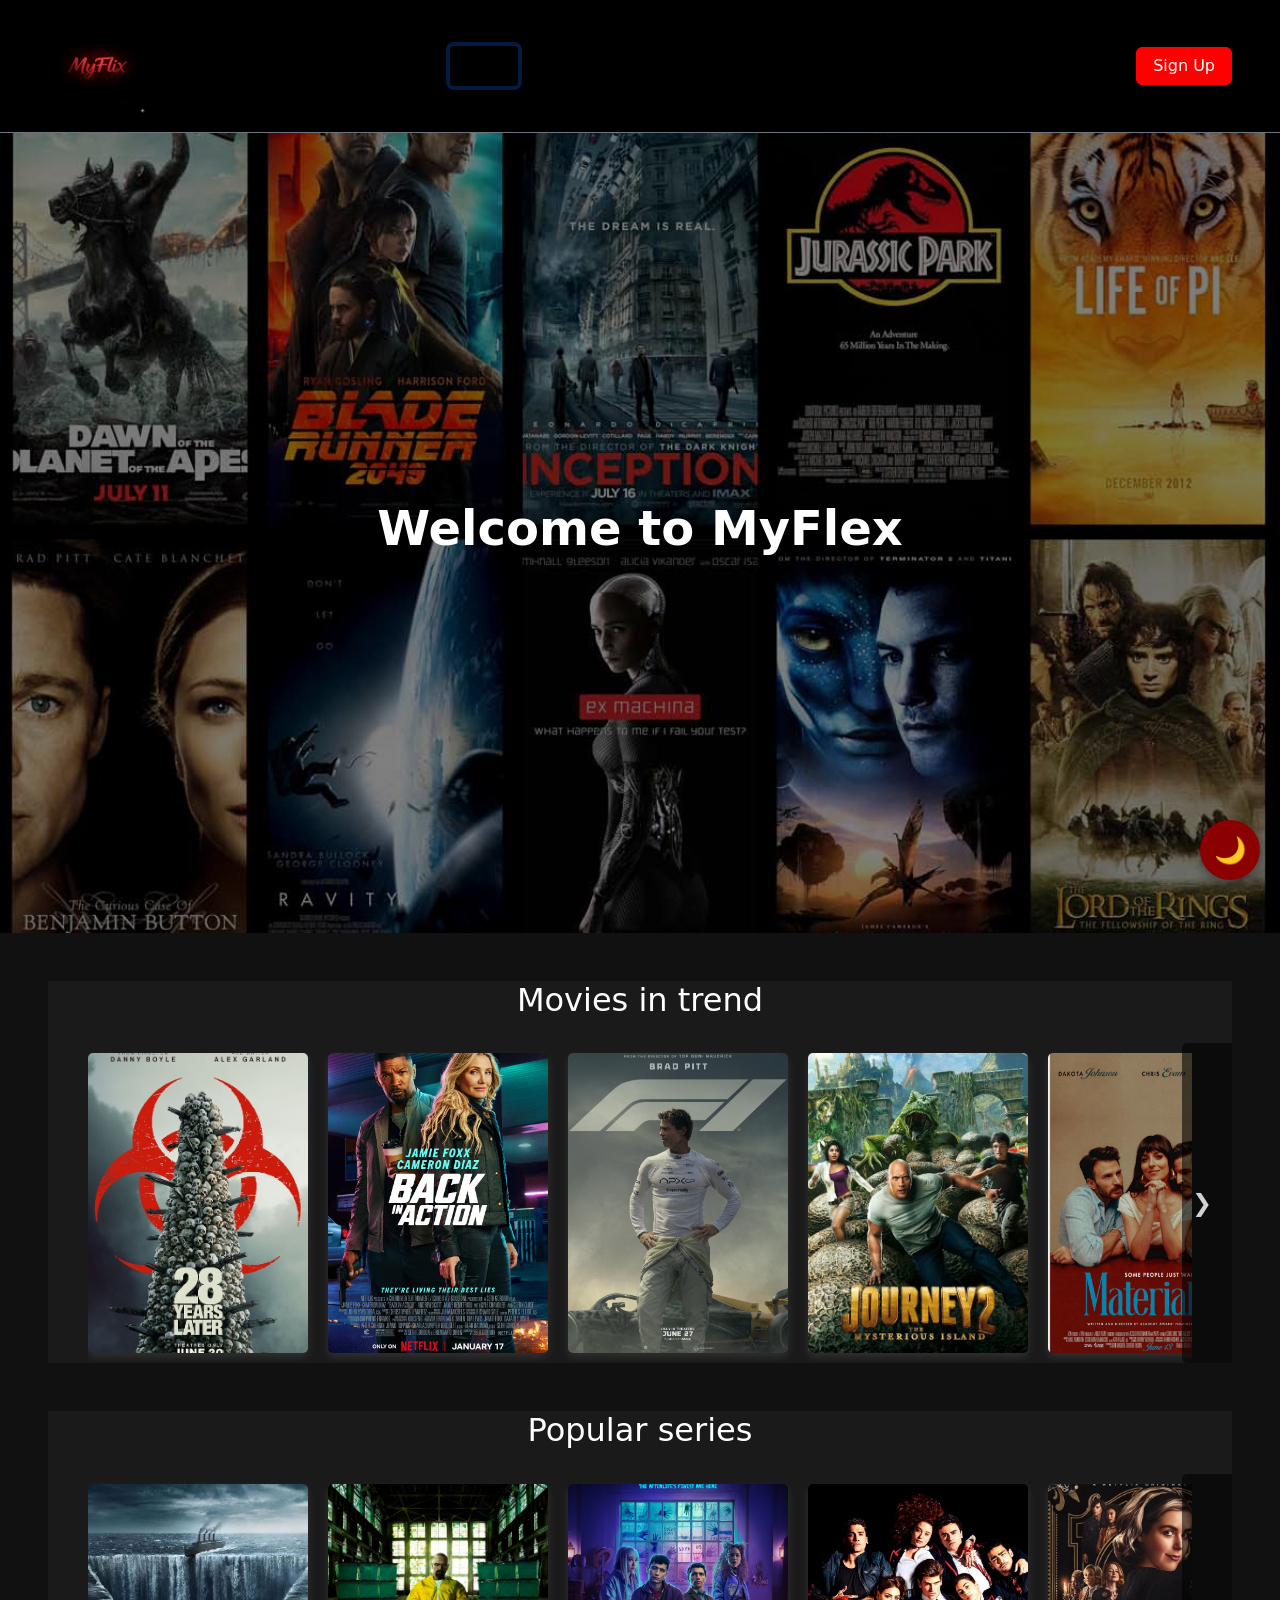
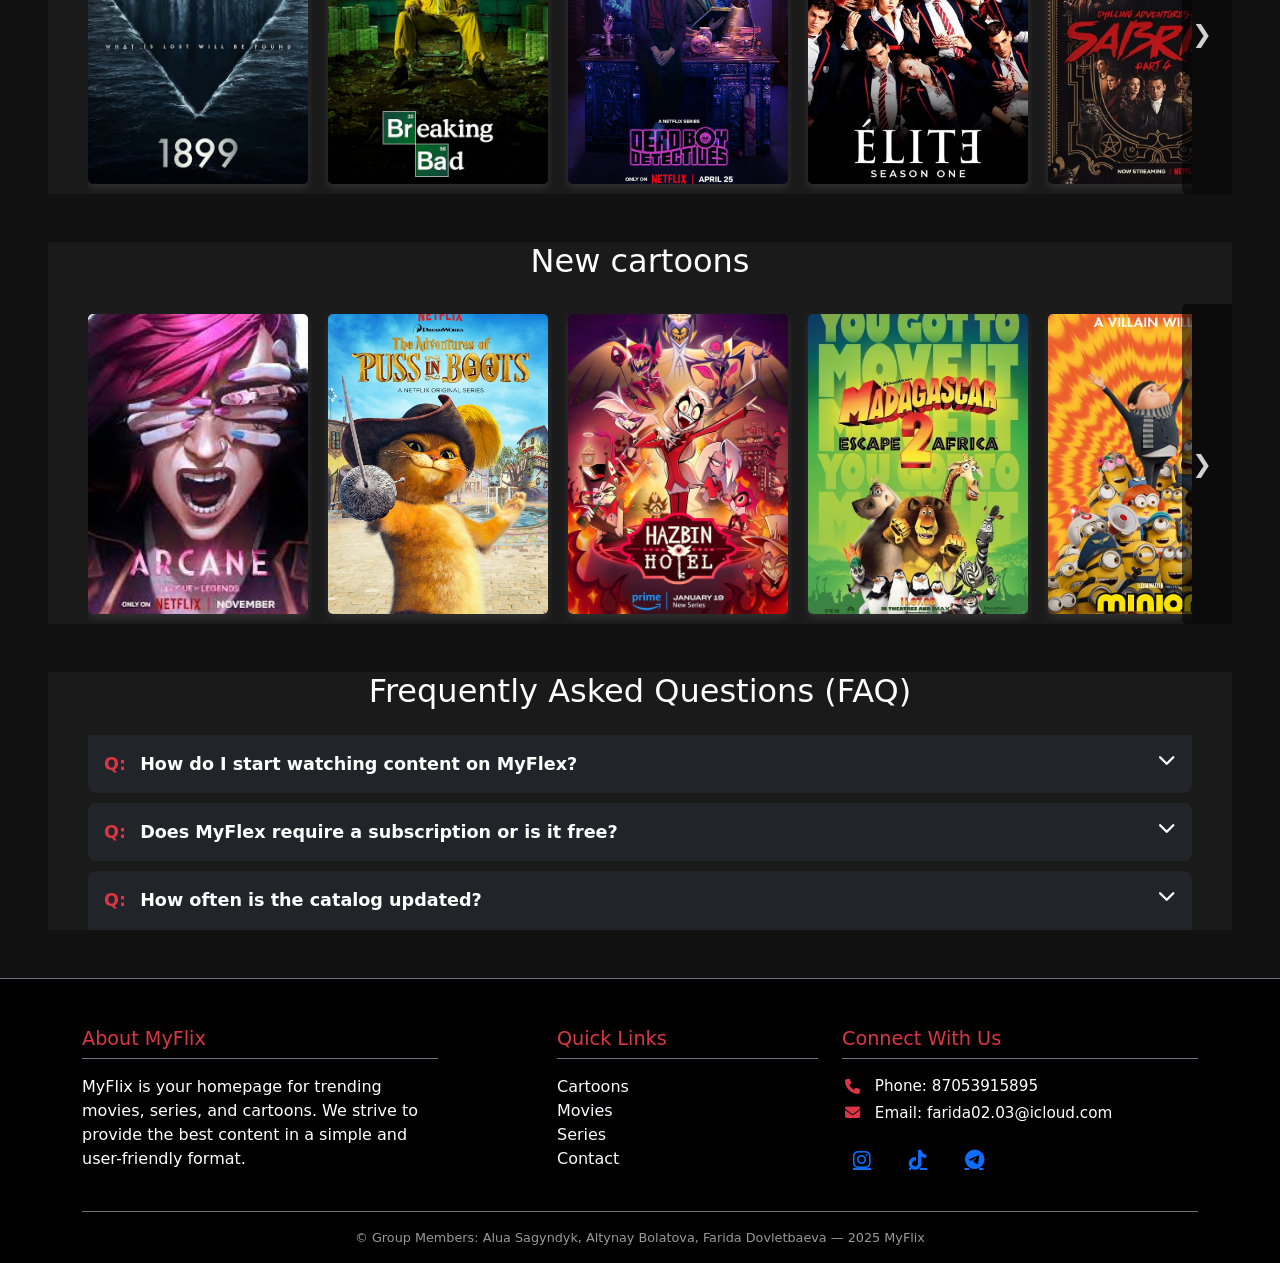
==== commit e08cf69f: "jf" ====
--- a/index.html
+++ b/index.html
@@ -6,7 +6,6 @@
     <title>MyFlex - Home</title>
     <link rel="stylesheet" href="style.css" />
     <link rel="stylesheet" href="https://cdnjs.cloudflare.com/ajax/libs/font-awesome/6.4.0/css/all.min.css" />
-
     <link href="https://cdn.jsdelivr.net/npm/bootstrap@5.3.8/dist/css/bootstrap.min.css" rel="stylesheet" integrity="sha384-sRIl4kxILFvY47J16cr9ZwB07vP4J8+LH7qKQnuqkuIAvNWLzeN8tE5YBujZqJLB" crossorigin="anonymous">
 </head>
 <body class="text-white d-flex flex-column min-vh-100 bg-theme-4">
@@ -283,13 +282,13 @@
 
     
 
-    
+    <script src="https://code.jquery.com/jquery-3.7.1.min.js"></script>
+    <script src="https://cdn.jsdelivr.net/npm/bootstrap@5.3.8/dist/js/bootstrap.bundle.min.js" integrity="sha384-FKyoEForCGlyvwx9Hj09JcYn3nv7wiPVlz7YYwJrWVcXK/BmnVDxM+D2scQbITxI" crossorigin="anonymous"></script>
     <script src="arrow.js" defer></script> 
     <script src="popup.js" defer></script> 
     <script src="accordion.js"></script>
     <script src="theme-switcher.js"></script>
     <script src="navKeyboard.js"></script>
     <script src="indexclick.js"></script>
-    <script src="https://cdn.jsdelivr.net/npm/bootstrap@5.3.8/dist/js/bootstrap.bundle.min.js" integrity="sha384-qY6so2d7n9T5E6mB8RX8b/0dL0zSxqQITXfYzR1T0K08IhYbLgqtdJd7r0Z5ZlAN" crossorigin="anonymous"></script>
     </body>
 </html>
--- a/style.css
+++ b/style.css
@@ -1959,4 +1959,95 @@
 
 body.day-mode .carousel-caption h5 {
     color: black !important;
+}
+
+body:not(.dark-mode) .navbar-toggler {
+    border-color: #000000 !important;
+    background-color: #ffffff !important;
+}
+
+body:not(.dark-mode) .navbar-toggler-icon {
+    background-image: url("data:image/svg+xml,%3csvg xmlns='http://www.w3.org/2000/svg' viewBox='0 0 30 30'%3e%3cpath stroke='%23000000' stroke-linecap='round' stroke-miterlimit='10' stroke-width='2' d='M4 7h22M4 15h22M4 23h22'/%3e%3c/svg%3e") !important;
+}
+
+body:not(.dark-mode) .navbar-toggler:hover {
+    border-color: #333333 !important;
+    background-color: #f8f9fa !important;
+}
+
+body.dark-mode .navbar-toggler {
+    border-color: rgba(255,255,255,.1) !important;
+    background-color: transparent !important;
+}
+
+body.dark-mode .navbar-toggler-icon {
+    background-image: url("data:image/svg+xml,%3csvg xmlns='http://www.w3.org/2000/svg' viewBox='0 0 30 30'%3e%3cpath stroke='rgba(255, 255, 255, 0.55)' stroke-linecap='round' stroke-miterlimit='10' stroke-width='2' d='M4 7h22M4 15h22M4 23h22'/%3e%3c/svg%3e") !important;
+}
+
+body:not(.dark-mode) .navbar-nav .nav-link.active {
+    color: #000000 !important;
+    font-weight: bold;
+    background-color: rgba(0, 0, 0, 0.1);
+    border-radius: 4px;
+}
+
+body:not(.dark-mode) .navbar-nav .nav-link {
+    color: #000000 !important;
+}
+
+body:not(.dark-mode) .navbar-nav .nav-link:hover {
+    color: #dc3545 !important;
+    background-color: rgba(0, 0, 0, 0.05);
+}
+
+body.dark-mode .navbar-nav .nav-link {
+    color: #ffffff !important;
+}
+
+body.dark-mode .navbar-nav .nav-link.active {
+    color: #dc3545 !important;
+}
+/* Стили для устранения пробелов при фильтрации */
+#movies-list,
+#series-list,
+#cartoons-list {
+    display: flex;
+    flex-direction: column;
+    gap: 1rem;
+}
+
+.media-card.hidden {
+    display: none !important;
+}
+
+/* Убираем стандартные отступы Bootstrap которые создают пробелы */
+#movies-list .col-12,
+#series-list .col-12, 
+#cartoons-list .col-12 {
+    margin-bottom: 0;
+    padding: 0;
+}
+.media-card {
+    width: 100%;
+    margin-bottom: 0;
+}
+
+.filter-tag {
+    display: inline-block;
+    background: #dc3545;
+    color: white;
+    padding: 0.25rem 0.75rem;
+    border-radius: 1rem;
+    margin: 0.25rem;
+    font-size: 0.875rem;
+}
+
+.filter-tag span[data-filter-remove] {
+    margin-left: 0.5rem;
+    cursor: pointer;
+    font-weight: bold;
+}
+
+.filter-tag span[data-filter-remove]:hover {
+    opacity: 0.8;
 }
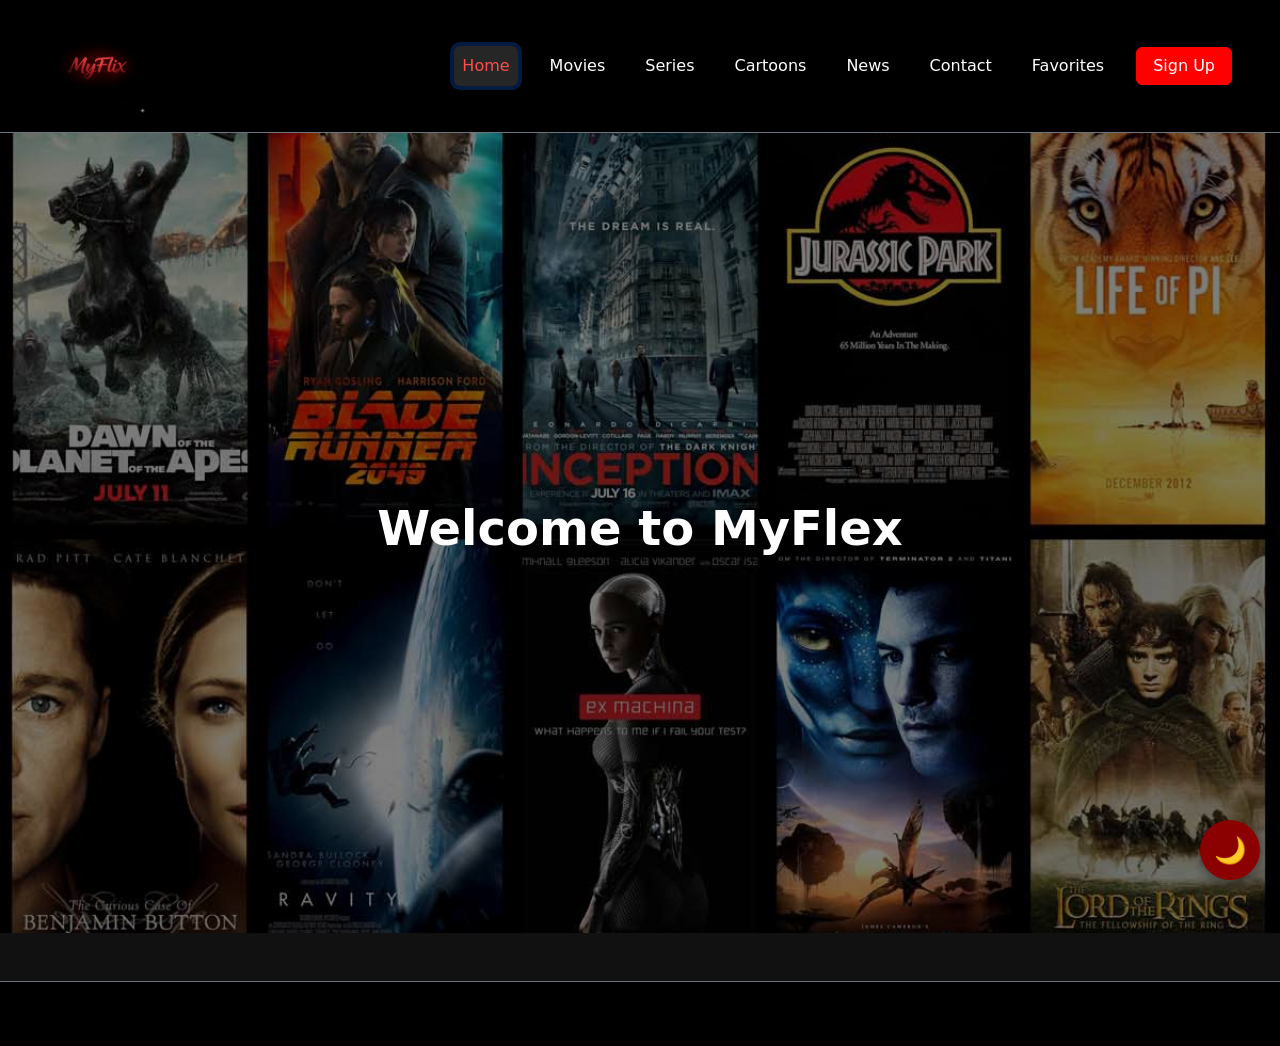
==== commit ec507220: "added new branch" ====
--- a/index.html
+++ b/index.html
@@ -10,51 +10,28 @@
 </head>
 <body class="text-white d-flex flex-column min-vh-100 bg-theme-4">
 
+    <button id="theme-toggle" aria-label="Toggle theme">🌙</button>
     
-      <button id="theme-toggle" aria-label="Toggle theme">
- 🌙
-</button>
     <header class="py-3 border-bottom border-secondary" id="header">
         <div class="container-fluid d-flex justify-content-between align-items-center px-4 px-lg-5">
-            
-              <div class="photo">
-      <a href="index.html">
-        <img 
-          src="images/logo.jpg" 
-          data-light="images/whitelogo.jpg" 
-          alt="MyFlex Logo" 
-          class="logo" 
-          style="width: 100px; height: auto;" 
-        />
-      </a>
-    </div>
+            <div class="photo">
+                <a href="index.html">
+                    <img src="images/logo.jpg" data-light="images/whitelogo.jpg" alt="MyFlex Logo" class="logo" style="width: 100px; height: auto;" />
+                </a>
+            </div>
             <nav class="navbar navbar-expand-lg navbar-dark p-0" aria-label="Main Navigation">
                 <button class="navbar-toggler" type="button" data-bs-toggle="collapse" data-bs-target="#navbarNav" aria-controls="navbarNav" aria-expanded="false" aria-label="Toggle navigation">
                     <span class="navbar-toggler-icon"></span>
                 </button>
                 <div class="collapse navbar-collapse" id="navbarNav">
                     <ul class="navbar-nav gap-2 gap-lg-4 align-items-center">
-                        <li class="nav-item">
-                            <a class="nav-link active text-danger" aria-current="page" href="index.html">Home</a>
-                        </li>
-                        <li class="nav-item">
-                            <a class="nav-link text-white" href="movies.html">Movies</a>
-                        </li>
-                        <li class="nav-item">
-                            <a class="nav-link text-white" href="series.html">Series</a>
-                        </li>
-                        <li class="nav-item">
-                            <a class="nav-link text-white" href="cartoons.html">Cartoons</a>
-                        </li>
-                        <li class="nav-item">
-                            <a class="nav-link text-white" href="news.html">News</a>
-                        </li>
-                        <li class="nav-item">
-                            <a class="nav-link text-white" href="contact.html">Contact</a>
-                        </li>
-                        <li class="nav-item">
-                            <a class="nav-link text-white" href="favorites.html">Favorites</a>
-                        </li>
+                        <li class="nav-item"><a class="nav-link active text-danger" aria-current="page" href="index.html">Home</a></li>
+                        <li class="nav-item"><a class="nav-link text-white" href="movies.html">Movies</a></li>
+                        <li class="nav-item"><a class="nav-link text-white" href="series.html">Series</a></li>
+                        <li class="nav-item"><a class="nav-link text-white" href="cartoons.html">Cartoons</a></li>
+                        <li class="nav-item"><a class="nav-link text-white" href="news.html">News</a></li>
+                        <li class="nav-item"><a class="nav-link text-white" href="contact.html">Contact</a></li>
+                        <li class="nav-item"><a class="nav-link text-white" href="favorites.html">Favorites</a></li>
                         <li class="nav-item">
                             <button class="btn btn-danger nav-button mt-2 mt-lg-0 px-3" id="openAccessModal">Sign Up</button>
                         </li>
@@ -65,111 +42,48 @@
     </header>
 
     <main class="flex-grow-1">
-        
         <div class="hero-banner mb-5" style="background-image: url('images/index-image.jpg');">
             <h1 class="text-always-white display-3 fw-bold p-3 rounded text-center">Welcome to MyFlex</h1>
         </div>
 
         <div class="container-fluid px-4 px-lg-5">
-    <section class="content-section mb-5">
-        <h2 class="text-center  mb-4">Movies in trend</h2>
-                <div class="gallery-wrapper position-relative"> 
-                    <button class="scroll-button left-arrow" aria-label="Scroll Left" data-target="movies-track">&#10094;</button>
-                    <div class="gallery-track scrollable" id="movies-track"> 
-                        <article class="movie-card"><img src="images/28years.jpg" alt="28 years later"></article>
-                        <article class="movie-card"><img src="images/backinaction.jpg" alt="Back In Action"></article>
-                        <article class="movie-card"><img src="images/f1.jpg" alt="F1"></article>
-                        <article class="movie-card"><img src="images/journey2.jpeg" alt="Journey 2"></article>
-                        <article class="movie-card"><img src="images/materialists.jpeg" alt="Materialists"></article>
-                        <article class="movie-card"><img src="images/thepickup.jpg" alt="The Pickup"></article>
-                        <article class="movie-card"><img src="images/magnseven.jpg" alt="The Magnificent Seven"></article>
-                        <article class="movie-card"><img src="images/steve.jpg" alt="Steve"></article>
-                        <article class="movie-card"><img src="images/thetomorrowwar.webp" alt="The Tomorrow War"></article>
-                        <article class="movie-card"><img src="images/thewoman.jpg" alt="The Woman"></article>
-                        <article class="movie-card"><img src="images/waroftheworls.jpg" alt="War of the Worlds"></article>
-                    </div>
-                    <button class="scroll-button right-arrow" aria-label="Scroll Right" data-target="movies-track">&#10095;</button>
-                </div>
-            </section>
-
-            <section class="content-section mb-5">
-                <h2 class="text-center  mb-4">Popular series</h2>
-                <div class="gallery-wrapper position-relative">
-                    <button class="scroll-button left-arrow" aria-label="Scroll Left" data-target="series-track">&#10094;</button>
-                    <div class="gallery-track scrollable" id="series-track">
-                        <article class="movie-card"><img src="images/1899.jpg" alt="1899"></article>
-                        <article class="movie-card"><img src="images/breakingbad.jpg" alt="Breaking Bad"></article>
-                        <article class="movie-card"><img src="images/Detectives.jpg" alt="Detectives"></article>
-                        <article class="movie-card"><img src="images/elite.webp" alt="Elite"></article>
-                        <article class="movie-card"><img src="images/sabrina.webp" alt="Sabrina"></article>
-                        <article class="movie-card"><img src="images/stranger.jpg" alt="Stranger Things"></article>
-                        <article class="movie-card"><img src="images/shadow.jpg" alt="Shadow"></article>
-                        <article class="movie-card"><img src="images/slasher.webp" alt="Slasher"></article>
-                        <article class="movie-card"><img src="images/adolescence.jpg" alt="Adolescence"></article>
-                        <article class="movie-card"><img src="images/bunker.jpg" alt="Bunker"></article>
-                        <article class="movie-card"><img src="images/thewitcher.jpg" alt="The Witcher"></article>
-                        <article class="movie-card"><img src="images/you.jpg" alt="You"></article>
-                    </div>
-                    <button class="scroll-button right-arrow" aria-label="Scroll Right" data-target="series-track">&#10095;</button>
-                </div>
-            </section>
-
-            <section class="content-section mb-5">
-                <h2 class="text-center  mb-4">New cartoons</h2>
-                <div class="gallery-wrapper position-relative">
-                    <button class="scroll-button left-arrow" aria-label="Scroll Left" data-target="cartoons-track">&#10094;</button>
-                    <div class="gallery-track scrollable" id="cartoons-track">
-                        <article class="movie-card"><img src="images/arcanee.jpg" alt="Arcane"></article>
-                        <article class="movie-card"><img src="images/cat.jpg" alt="Cat"></article>
-                        <article class="movie-card"><img src="images/hazbin.jpg" alt="Hazbin Hotel"></article>
-                        <article class="movie-card"><img src="images/Madagascar_2.jpg" alt="Madagascar 2"></article>
-                        <article class="movie-card"><img src="images/minions.jpg" alt="Minions"></article>
-                        <article class="movie-card"><img src="images/garfiels.jpg" alt="Garfield"></article>
-                        <article class="movie-card"><img src="images/teens.jpg" alt="Teen Titans"></article>
-                        <article class="movie-card"><img src="images/stevenuni.jpg" alt="Steven Universe"></article>
-                        <article class="movie-card"><img src="images/spongebob.jpg" alt="Spongebob"></article>
-                        <article class="movie-card"><img src="images/megamind.jpg" alt="Megamind"></article>
-                    </div>
-                    <button class="scroll-button right-arrow" aria-label="Scroll Right" data-target="cartoons-track">&#10095;</button>
-                </div>
-            </section>
-
+            <!-- Your existing content sections here -->
         </div>
     </main>
 
+    <!-- Auth Modal -->
     <div id="accessModal" class="modal">
         <div class="modal-content">
             <span class="close-button">&times;</span>
-
-            <h3 id="modalAccessTitle">Register for MyFlix</h3> 
+            <h3 id="modalAccessTitle">Register for MyFlix</h3>
 
             <div class="form-wrapper" id="registerPanel">
                 <form id="registrationForm">
+                    <div class="form-group">
+                        <label for="regName">Name:</label>
+                        <input type="text" id="regName" name="name" class="form-control" />
+                        <div class="error-message" id="regNameError"></div>
+                    </div>
                     <div class="form-group">
                         <label for="regEmail">Email:</label>
                         <input type="email" id="regEmail" name="email" class="form-control" />
                         <div class="error-message" id="regEmailError"></div>
                     </div>
-
                     <div class="form-group">
                         <label for="regPassword">Password (Min 8 chars):</label>
                         <input type="password" id="regPassword" name="password" class="form-control" />
                         <div class="error-message" id="regPasswordError"></div>
                     </div>
-
                     <div class="form-group">
                         <label for="regConfirmPassword">Confirm Password:</label>
                         <input type="password" id="regConfirmPassword" name="confirmPassword" class="form-control" />
                         <div class="error-message" id="regConfirmPasswordError"></div>
                     </div>
-
-                    <button type="submit" class="btn btn-danger w-100 mt-3" id="regSubmitBtn">Register</button>
+                    <button type="submit" class="btn btn-danger w-100 mt-3">Register</button>
                     <div class="success-message mt-2" id="regSuccessMessage"></div>
                 </form>
-
                 <p class="switch-link mt-3 text-center">
-                    Already have an account?
-                    <a href="#" id="showLogin" class="text-danger">Log In</a>
+                    Already have an account? <a href="#" id="showLogin" class="text-danger">Log In</a>
                 </p>
             </div>
 
@@ -180,115 +94,323 @@
                         <input type="email" id="logEmail" name="email" class="form-control" />
                         <div class="error-message" id="logEmailError"></div>
                     </div>
-
                     <div class="form-group">
                         <label for="logPassword">Password:</label>
                         <input type="password" id="logPassword" name="password" class="form-control" />
                         <div class="error-message" id="logPasswordError"></div>
                     </div>
-
-                    <button type="submit" class="btn btn-danger w-100 mt-3" id="logSubmitBtn">Log In</button>
+                    <button type="submit" class="btn btn-danger w-100 mt-3">Log In</button>
                     <div class="success-message mt-2" id="logSuccessMessage"></div>
                 </form>
-
                 <p class="switch-link mt-3 text-center">
-                    Don't have an account?
-                    <a href="#" id="showRegister" class="text-danger">Register</a>
+                    Don't have an account? <a href="#" id="showRegister" class="text-danger">Register</a>
                 </p>
             </div>
         </div>
     </div>
 
-
-
-    <div class="container-fluid px-4 px-lg-5">
-    <section class="content-section mb-5">
-        <h2 class="text-center  mb-4">Frequently Asked Questions (FAQ)</h2>
-        <div class="accordion-container">
-                        <div class="accordion-item">
-                            <button class="accordion-header text-start w-100 p-3" aria-expanded="false" aria-controls="content1">
-                                <span class="text-danger me-2">Q:</span> How do I start watching content on MyFlex? <i class="fas fa-chevron-down float-end"></i>
-                            </button>
-                            <div class="accordion-content" id="content1">
-                                <p class="p-3 mb-0">Simply sign up by clicking the "Sign Up" button in the header or log into your existing account. Once you do, you'll gain access to our entire library of movies, series, and cartoons.</p>
-                            </div>
-                        </div>
-
-                        <div class="accordion-item">
-                            <button class="accordion-header text-start w-100 p-3" aria-expanded="false" aria-controls="content2">
-                                <span class="text-danger me-2">Q:</span> Does MyFlex require a subscription or is it free? <i class="fas fa-chevron-down float-end"></i>
-                            </button>
-                            <div class="accordion-content" id="content2">
-                                <p class="p-3 mb-0">MyFlex offers a free basic access with ads, as well as a premium ad-free subscription with extra features (coming soon).</p>
-                            </div>
-                        </div>
-
-                        <div class="accordion-item">
-                            <button class="accordion-header text-start w-100 p-3" aria-expanded="false" aria-controls="content3">
-                                <span class="text-danger me-2">Q:</span> How often is the catalog updated? <i class="fas fa-chevron-down float-end"></i>
-                            </button>
-                            <div class="accordion-content" id="content3">
-                                <p class="p-3 mb-0">We regularly add new movies and series episodes every week to ensure our content always stays fresh and current.</p>
-                            </div>
-                        </div>
-                        
-                    </div>
-            </section>
+    <!-- Profile Modal -->
+    <div id="profileModal" class="modal">
+        <div class="modal-content">
+            <span class="close-button" id="closeProfileModal">&times;</span>
+            <h3>User Profile</h3>
+            <div id="userProfileInfo">
+                <p><strong>Name:</strong> <span id="profileName"></span></p>
+                <p><strong>Email:</strong> <span id="profileEmail"></span></p>
+                <p><strong>Member Since:</strong> <span id="profileMemberSince"></span></p>
             </div>
-
+            <button class="btn btn-warning w-100 mt-3" id="logoutBtn">Log Out</button>
+        </div>
+    </div>
+
+    <footer class="text-light mt-auto pt-5 pb-3 border-top border-secondary">
+        <!-- Your existing footer content -->
+    </footer>
+
+    <script src="https://code.jquery.com/jquery-3.7.1.min.js"></script>
+    <script src="https://cdn.jsdelivr.net/npm/bootstrap@5.3.8/dist/js/bootstrap.bundle.min.js"></script>
     
-    <footer class=" text-light mt-auto pt-5 pb-3 border-top border-secondary">
-        <div class="container">
-            <div class="row">
-                
-                <div class="col-lg-4 mb-4 mb-lg-0 footer-section">
-                    <h3 class="text-danger border-bottom border-secondary pb-2 mb-3">About MyFlix</h3>
-                    <p>
-                        MyFlix is your homepage for trending movies, series, and cartoons. We strive to provide the best content in a simple and user-friendly format.
-                    </p>
-                </div>
-
-                <div class="col-lg-3 offset-lg-1 mb-4 mb-lg-0 footer-section">
-                    <h3 class="text-danger border-bottom border-secondary pb-2 mb-3">Quick Links</h3>
-                    <ul class="list-unstyled">
-                        <li><a href="cartoons.html" class="text-decoration-none text-light">Cartoons</a></li>
-                        <li><a href="movies.html" class="text-decoration-none text-light">Movies</a></li>
-                        <li><a href="series.html" class="text-decoration-none text-light">Series</a></li>
-                        <li><a href="contact.html" class="text-decoration-none text-light">Contact</a></li>
-                    </ul>
-                </div>
-
-                <div class="col-lg-4 footer-section">
-                    <h3 class="text-danger border-bottom border-secondary pb-2 mb-3">Connect With Us</h3>
-                    <div class="contact mb-3">
-                        <p class="mb-1"><i class="icon fas fa-phone text-danger me-2"></i> Phone: 87053915895</p>
-                        <p class="mb-1"><i class="icon fas fa-envelope text-danger me-2"></i> Email: farida02.03@icloud.com</p>
-                    </div>
-                    
-                    <div class="social-links d-flex gap-3 mt-3">
-    <a href="https://instagram.com/farideepl" target="_blank" aria-label="Instagram" class="**social-icon-btn** rounded-circle d-flex justify-content-center align-items-center" style="width: 40px; height: 40px;"><i class="fab fa-instagram fs-5 **text-danger**"></i></a>
-    <a href="https://www.tiktok.com/@farideepl" target="_blank" aria-label="TikTok" class="**social-icon-btn** rounded-circle d-flex justify-content-center align-items-center" style="width: 40px; height: 40px;"><i class="fab fa-tiktok fs-5 **text-danger**"></i></a>
-    <a href="https://t.me/fari_davv" target="_blank" aria-label="Telegram" class="**social-icon-btn** rounded-circle d-flex justify-content-center align-items-center" style="width: 40px; height: 40px;"><i class="fab fa-telegram-plane fs-5 **text-danger**"></i></a>
-</div>
-                </div>
-
-            </div>
+    <script>
+    // Authentication functionality
+    document.addEventListener('DOMContentLoaded', function() {
+        // Elements
+        const authModal = document.getElementById('accessModal');
+        const profileModal = document.getElementById('profileModal');
+        const openButton = document.getElementById('openAccessModal');
+        const closeButtons = document.querySelectorAll('.close-button');
+        const registerPanel = document.getElementById('registerPanel');
+        const loginPanel = document.getElementById('loginPanel');
+        const showLoginLink = document.getElementById('showLogin');
+        const showRegisterLink = document.getElementById('showRegister');
+        const modalTitle = document.getElementById('modalAccessTitle');
+        const logoutBtn = document.getElementById('logoutBtn');
+        const regForm = document.getElementById('registrationForm');
+        const loginForm = document.getElementById('loginForm');
+
+        // Check auth status on load
+        checkAuthStatus();
+
+        // Open modal based on auth status
+        openButton.addEventListener('click', function() {
+            if (isUserLoggedIn()) {
+                showProfileModal();
+            } else {
+                openAuthModal();
+            }
+        });
+
+        // Close modals
+        closeButtons.forEach(button => {
+            button.addEventListener('click', function() {
+                closeAllModals();
+            });
+        });
+
+        // Switch between login/register
+        showLoginLink.addEventListener('click', function(e) {
+            e.preventDefault();
+            switchToLogin();
+        });
+
+        showRegisterLink.addEventListener('click', function(e) {
+            e.preventDefault();
+            switchToRegister();
+        });
+
+        // Logout
+        logoutBtn.addEventListener('click', function() {
+            logoutUser();
+        });
+
+        // Register form
+        regForm.addEventListener('submit', function(e) {
+            e.preventDefault();
+            handleRegistration();
+        });
+
+        // Login form
+        loginForm.addEventListener('submit', function(e) {
+            e.preventDefault();
+            handleLogin();
+        });
+
+        // Close modal when clicking outside
+        window.addEventListener('click', function(e) {
+            if (e.target === authModal) closeAllModals();
+            if (e.target === profileModal) closeAllModals();
+        });
+
+        // Functions
+        function openAuthModal() {
+            authModal.style.display = 'flex';
+            switchToRegister();
+        }
+
+        function showProfileModal() {
+            const user = getCurrentUser();
+            if (user) {
+                document.getElementById('profileName').textContent = user.name;
+                document.getElementById('profileEmail').textContent = user.email;
+                document.getElementById('profileMemberSince').textContent = new Date(user.createdAt).toLocaleDateString();
+                profileModal.style.display = 'flex';
+            }
+        }
+
+        function closeAllModals() {
+            authModal.style.display = 'none';
+            profileModal.style.display = 'none';
+        }
+
+        function switchToLogin() {
+            registerPanel.style.display = 'none';
+            loginPanel.style.display = 'block';
+            modalTitle.textContent = 'Welcome Back!';
+            clearMessages();
+        }
+
+        function switchToRegister() {
+            loginPanel.style.display = 'none';
+            registerPanel.style.display = 'block';
+            modalTitle.textContent = 'Register for MyFlix';
+            clearMessages();
+        }
+
+        function handleRegistration() {
+            const name = document.getElementById('regName').value.trim();
+            const email = document.getElementById('regEmail').value.trim();
+            const password = document.getElementById('regPassword').value;
+            const confirmPassword = document.getElementById('regConfirmPassword').value;
+
+            clearMessages();
+
+            // Validation
+            if (!name) {
+                showError('regNameError', 'Name is required');
+                return;
+            }
+            if (!email || !isValidEmail(email)) {
+                showError('regEmailError', 'Valid email is required');
+                return;
+            }
+            if (password.length < 8) {
+                showError('regPasswordError', 'Password must be at least 8 characters');
+                return;
+            }
+            if (password !== confirmPassword) {
+                showError('regConfirmPasswordError', 'Passwords do not match');
+                return;
+            }
+
+            // Create user
+            const result = createUser(name, email, password);
+            if (result.success) {
+                showSuccess('regSuccessMessage', 'Registration successful! Please log in.');
+                regForm.reset();
+                setTimeout(() => switchToLogin(), 1500);
+            } else {
+                showError('regEmailError', result.message);
+            }
+        }
+
+        function handleLogin() {
+            const email = document.getElementById('logEmail').value.trim();
+            const password = document.getElementById('logPassword').value;
+
+            clearMessages();
+
+            if (!email || !isValidEmail(email)) {
+                showError('logEmailError', 'Valid email is required');
+                return;
+            }
+            if (!password) {
+                showError('logPasswordError', 'Password is required');
+                return;
+            }
+
+            const result = authenticateUser(email, password);
+            if (result.success) {
+                setCurrentUser(result.user);
+                showSuccess('logSuccessMessage', 'Login successful!');
+                setTimeout(() => {
+                    closeAllModals();
+                    checkAuthStatus();
+                }, 1000);
+            } else {
+                showError('logPasswordError', result.message);
+            }
+        }
+
+        // Storage functions
+        function getUsers() {
+            return JSON.parse(localStorage.getItem('users')) || [];
+        }
+
+        function saveUsers(users) {
+            localStorage.setItem('users', JSON.stringify(users));
+        }
+
+        function getUserByEmail(email) {
+            const users = getUsers();
+            return users.find(user => user.email === email);
+        }
+
+        function createUser(name, email, password) {
+            const users = getUsers();
             
-            <div class="footer-bottom text-center pt-3 mt-4 border-top border-secondary">
-                &copy; Group Members: Alua Sagyndyk, Altynay Bolatova, Farida Dovletbaeva — 2025 MyFlix
-            </div>
-        </div>
-    </footer>
-
-    
-
-    <script src="https://code.jquery.com/jquery-3.7.1.min.js"></script>
-    <script src="https://cdn.jsdelivr.net/npm/bootstrap@5.3.8/dist/js/bootstrap.bundle.min.js" integrity="sha384-FKyoEForCGlyvwx9Hj09JcYn3nv7wiPVlz7YYwJrWVcXK/BmnVDxM+D2scQbITxI" crossorigin="anonymous"></script>
-    <script src="arrow.js" defer></script> 
-    <script src="popup.js" defer></script> 
+            if (getUserByEmail(email)) {
+                return { success: false, message: 'User already exists' };
+            }
+            
+            const newUser = {
+                id: Date.now().toString(),
+                name: name,
+                email: email,
+                password: password,
+                createdAt: new Date().toISOString()
+            };
+            
+            users.push(newUser);
+            saveUsers(users);
+            return { success: true, user: newUser };
+        }
+
+        function authenticateUser(email, password) {
+            const user = getUserByEmail(email);
+            if (!user) {
+                return { success: false, message: 'User not found' };
+            }
+            if (user.password !== password) {
+                return { success: false, message: 'Invalid password' };
+            }
+            return { success: true, user: user };
+        }
+
+        function setCurrentUser(user) {
+            localStorage.setItem('currentUser', JSON.stringify(user));
+        }
+
+        function getCurrentUser() {
+            return JSON.parse(localStorage.getItem('currentUser'));
+        }
+
+        function logoutUser() {
+            localStorage.removeItem('currentUser');
+            closeAllModals();
+            checkAuthStatus();
+        }
+
+        function isUserLoggedIn() {
+            return getCurrentUser() !== null;
+        }
+
+        function checkAuthStatus() {
+            if (isUserLoggedIn()) {
+                openButton.textContent = 'Profile';
+                openButton.classList.remove('btn-danger');
+                openButton.classList.add('btn-success');
+            } else {
+                openButton.textContent = 'Sign Up';
+                openButton.classList.remove('btn-success');
+                openButton.classList.add('btn-danger');
+            }
+        }
+
+        // Helper functions
+        function isValidEmail(email) {
+            const emailRegex = /^[^\s@]+@[^\s@]+\.[^\s@]+$/;
+            return emailRegex.test(email);
+        }
+
+        function showError(elementId, message) {
+            const element = document.getElementById(elementId);
+            if (element) {
+                element.textContent = message;
+                element.style.display = 'block';
+            }
+        }
+
+        function showSuccess(elementId, message) {
+            const element = document.getElementById(elementId);
+            if (element) {
+                element.textContent = message;
+                element.style.display = 'block';
+            }
+        }
+
+        function clearMessages() {
+            document.querySelectorAll('.error-message, .success-message').forEach(el => {
+                el.textContent = '';
+                el.style.display = 'none';
+            });
+        }
+    });
+    </script>
+
+    <!-- Your other script files -->
+    <script src="arrow.js" defer></script>
     <script src="accordion.js"></script>
     <script src="theme-switcher.js"></script>
     <script src="navKeyboard.js"></script>
     <script src="indexclick.js"></script>
-    </body>
+</body>
 </html>
--- a/style.css
+++ b/style.css
@@ -1961,52 +1961,6 @@
     color: black !important;
 }
 
-body:not(.dark-mode) .navbar-toggler {
-    border-color: #000000 !important;
-    background-color: #ffffff !important;
-}
-
-body:not(.dark-mode) .navbar-toggler-icon {
-    background-image: url("data:image/svg+xml,%3csvg xmlns='http://www.w3.org/2000/svg' viewBox='0 0 30 30'%3e%3cpath stroke='%23000000' stroke-linecap='round' stroke-miterlimit='10' stroke-width='2' d='M4 7h22M4 15h22M4 23h22'/%3e%3c/svg%3e") !important;
-}
-
-body:not(.dark-mode) .navbar-toggler:hover {
-    border-color: #333333 !important;
-    background-color: #f8f9fa !important;
-}
-
-body.dark-mode .navbar-toggler {
-    border-color: rgba(255,255,255,.1) !important;
-    background-color: transparent !important;
-}
-
-body.dark-mode .navbar-toggler-icon {
-    background-image: url("data:image/svg+xml,%3csvg xmlns='http://www.w3.org/2000/svg' viewBox='0 0 30 30'%3e%3cpath stroke='rgba(255, 255, 255, 0.55)' stroke-linecap='round' stroke-miterlimit='10' stroke-width='2' d='M4 7h22M4 15h22M4 23h22'/%3e%3c/svg%3e") !important;
-}
-
-body:not(.dark-mode) .navbar-nav .nav-link.active {
-    color: #000000 !important;
-    font-weight: bold;
-    background-color: rgba(0, 0, 0, 0.1);
-    border-radius: 4px;
-}
-
-body:not(.dark-mode) .navbar-nav .nav-link {
-    color: #000000 !important;
-}
-
-body:not(.dark-mode) .navbar-nav .nav-link:hover {
-    color: #dc3545 !important;
-    background-color: rgba(0, 0, 0, 0.05);
-}
-
-body.dark-mode .navbar-nav .nav-link {
-    color: #ffffff !important;
-}
-
-body.dark-mode .navbar-nav .nav-link.active {
-    color: #dc3545 !important;
-}
 /* Стили для устранения пробелов при фильтрации */
 #movies-list,
 #series-list,
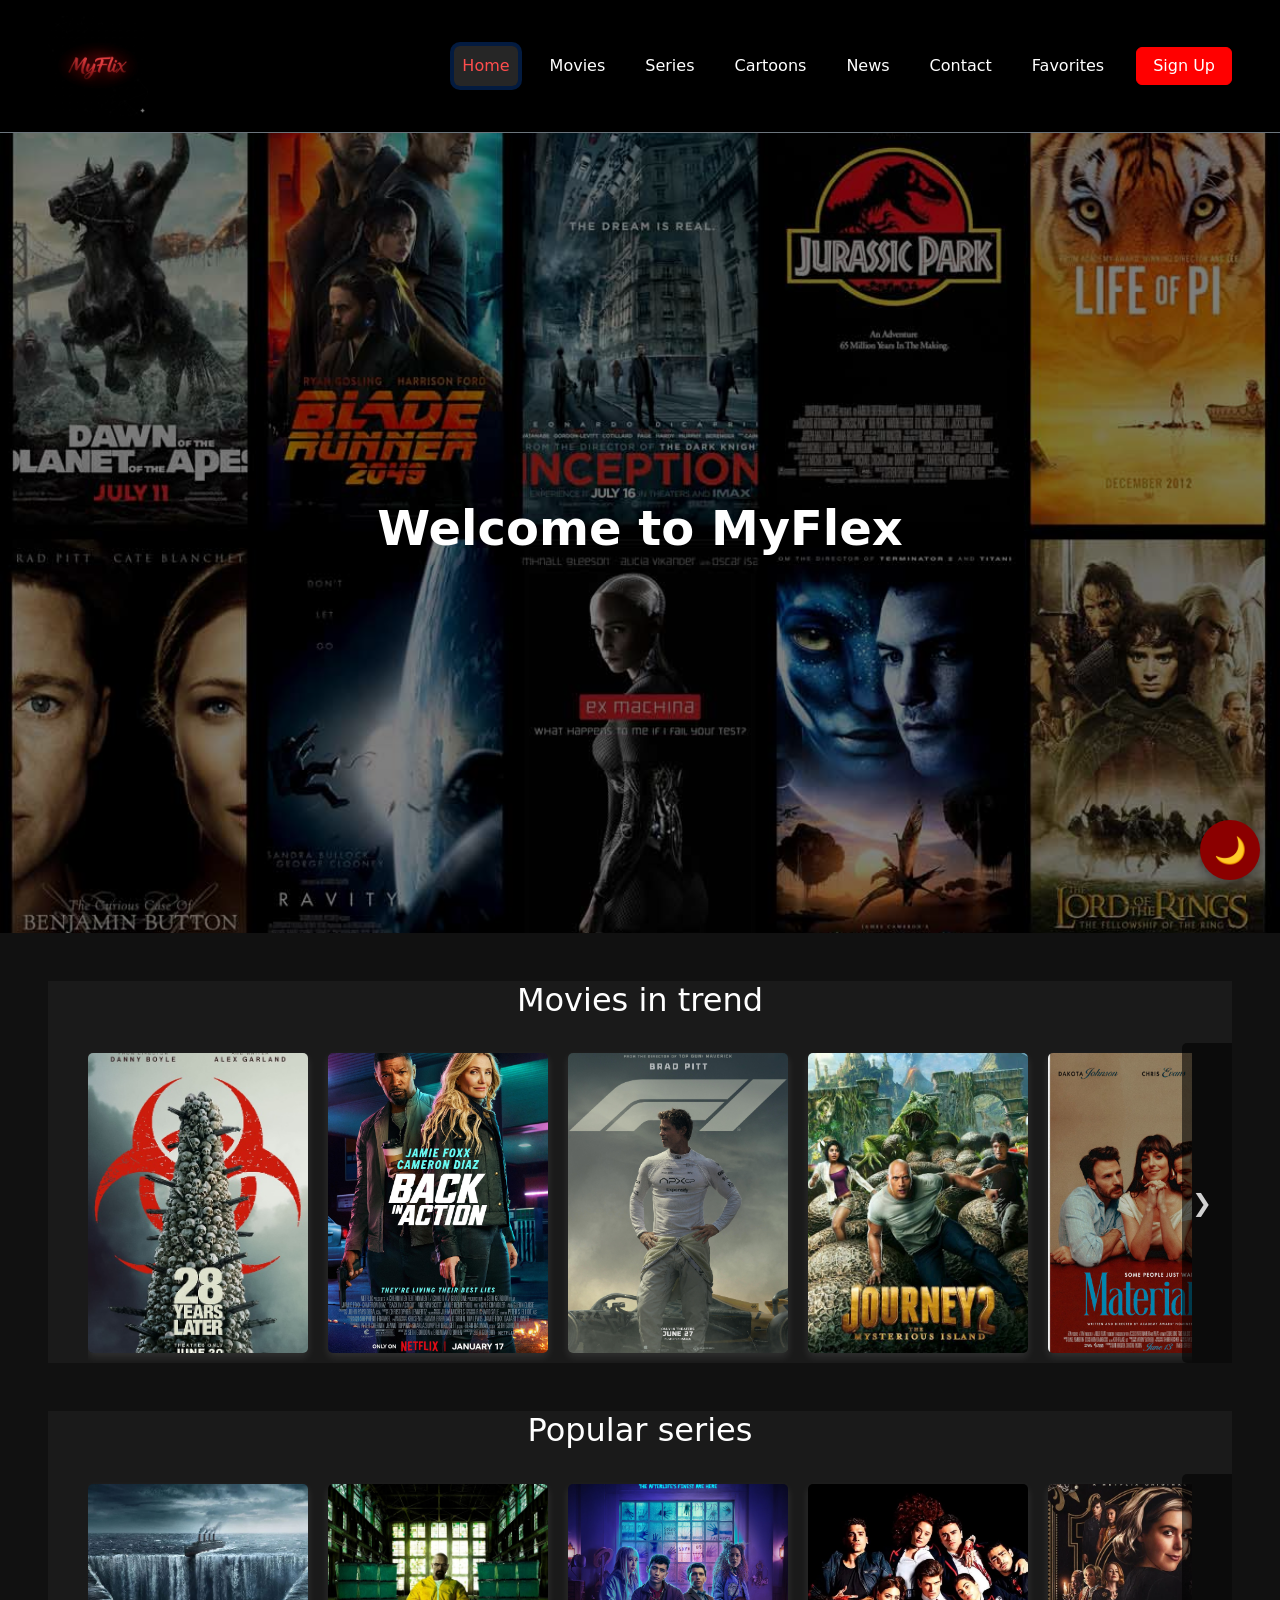
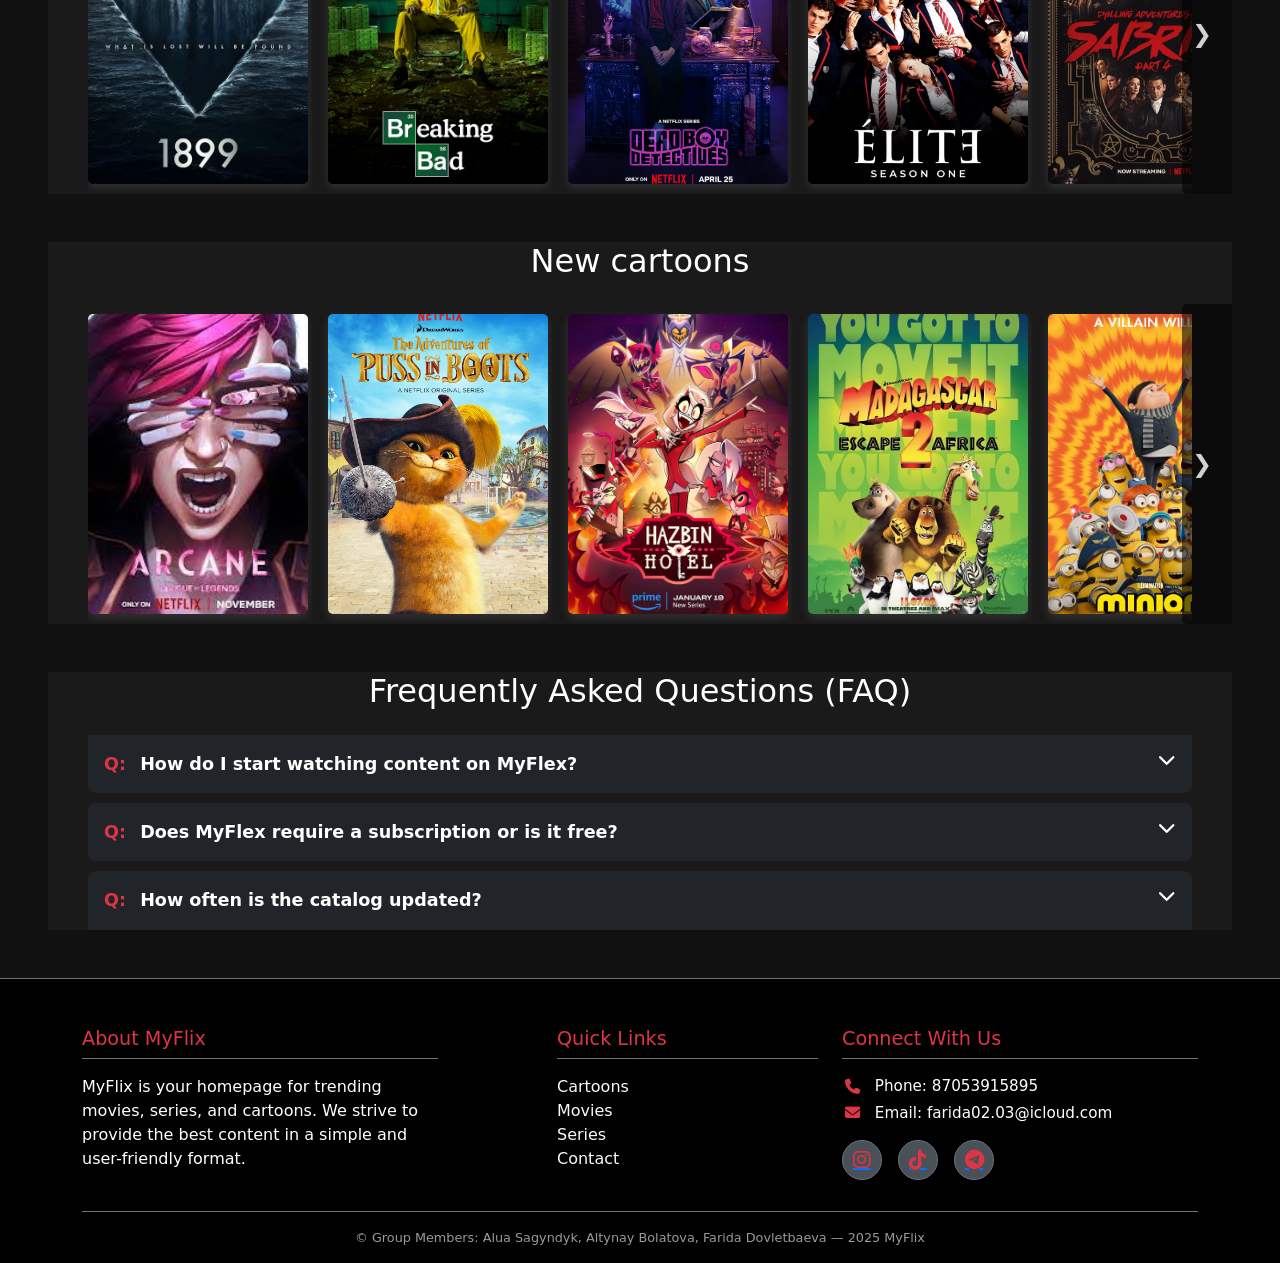
==== commit b1ac600f: "Описание изменений" ====
--- a/index.html
+++ b/index.html
@@ -16,7 +16,7 @@
         <div class="container-fluid d-flex justify-content-between align-items-center px-4 px-lg-5">
             <div class="photo">
                 <a href="index.html">
-                    <img src="images/logo.jpg" data-light="images/whitelogo.jpg" alt="MyFlex Logo" class="logo" style="width: 100px; height: auto;" />
+                    <img src="images/logo.jpg" data-light="images/whitelogo.jpg" alt="MyFlix Logo" class="logo" style="width: 100px; height: auto;" />
                 </a>
             </div>
             <nav class="navbar navbar-expand-lg navbar-dark p-0" aria-label="Main Navigation">
@@ -25,13 +25,27 @@
                 </button>
                 <div class="collapse navbar-collapse" id="navbarNav">
                     <ul class="navbar-nav gap-2 gap-lg-4 align-items-center">
-                        <li class="nav-item"><a class="nav-link active text-danger" aria-current="page" href="index.html">Home</a></li>
-                        <li class="nav-item"><a class="nav-link text-white" href="movies.html">Movies</a></li>
-                        <li class="nav-item"><a class="nav-link text-white" href="series.html">Series</a></li>
-                        <li class="nav-item"><a class="nav-link text-white" href="cartoons.html">Cartoons</a></li>
-                        <li class="nav-item"><a class="nav-link text-white" href="news.html">News</a></li>
-                        <li class="nav-item"><a class="nav-link text-white" href="contact.html">Contact</a></li>
-                        <li class="nav-item"><a class="nav-link text-white" href="favorites.html">Favorites</a></li>
+                        <li class="nav-item">
+                            <a class="nav-link active text-danger" aria-current="page" href="index.html">Home</a>
+                        </li>
+                        <li class="nav-item">
+                            <a class="nav-link text-white" href="movies.html">Movies</a>
+                        </li>
+                        <li class="nav-item">
+                            <a class="nav-link text-white" href="series.html">Series</a>
+                        </li>
+                        <li class="nav-item">
+                            <a class="nav-link text-white" href="cartoons.html">Cartoons</a>
+                        </li>
+                        <li class="nav-item">
+                            <a class="nav-link text-white" href="news.html">News</a>
+                        </li>
+                        <li class="nav-item">
+                            <a class="nav-link text-white" href="contact.html">Contact</a>
+                        </li>
+                        <li class="nav-item">
+                            <a class="nav-link text-white" href="favorites.html">Favorites</a>
+                        </li>
                         <li class="nav-item">
                             <button class="btn btn-danger nav-button mt-2 mt-lg-0 px-3" id="openAccessModal">Sign Up</button>
                         </li>
@@ -42,12 +56,74 @@
     </header>
 
     <main class="flex-grow-1">
+        
         <div class="hero-banner mb-5" style="background-image: url('images/index-image.jpg');">
             <h1 class="text-always-white display-3 fw-bold p-3 rounded text-center">Welcome to MyFlex</h1>
         </div>
 
         <div class="container-fluid px-4 px-lg-5">
-            <!-- Your existing content sections here -->
+            <section class="content-section mb-5">
+                <h2 class="text-center mb-4">Movies in trend</h2>
+                <div class="gallery-wrapper position-relative"> 
+                    <button class="scroll-button left-arrow" aria-label="Scroll Left" data-target="movies-track">&#10094;</button>
+                    <div class="gallery-track scrollable" id="movies-track"> 
+                        <article class="movie-card"><img src="images/28years.jpg" alt="28 years later"></article>
+                        <article class="movie-card"><img src="images/backinaction.jpg" alt="Back In Action"></article>
+                        <article class="movie-card"><img src="images/f1.jpg" alt="F1"></article>
+                        <article class="movie-card"><img src="images/journey2.jpeg" alt="Journey 2"></article>
+                        <article class="movie-card"><img src="images/materialists.jpeg" alt="Materialists"></article>
+                        <article class="movie-card"><img src="images/thepickup.jpg" alt="The Pickup"></article>
+                        <article class="movie-card"><img src="images/magnseven.jpg" alt="The Magnificent Seven"></article>
+                        <article class="movie-card"><img src="images/steve.jpg" alt="Steve"></article>
+                        <article class="movie-card"><img src="images/thetomorrowwar.webp" alt="The Tomorrow War"></article>
+                        <article class="movie-card"><img src="images/thewoman.jpg" alt="The Woman"></article>
+                        <article class="movie-card"><img src="images/waroftheworls.jpg" alt="War of the Worlds"></article>
+                    </div>
+                    <button class="scroll-button right-arrow" aria-label="Scroll Right" data-target="movies-track">&#10095;</button>
+                </div>
+            </section>
+
+            <section class="content-section mb-5">
+                <h2 class="text-center mb-4">Popular series</h2>
+                <div class="gallery-wrapper position-relative">
+                    <button class="scroll-button left-arrow" aria-label="Scroll Left" data-target="series-track">&#10094;</button>
+                    <div class="gallery-track scrollable" id="series-track">
+                        <article class="movie-card"><img src="images/1899.jpg" alt="1899"></article>
+                        <article class="movie-card"><img src="images/breakingbad.jpg" alt="Breaking Bad"></article>
+                        <article class="movie-card"><img src="images/Detectives.jpg" alt="Detectives"></article>
+                        <article class="movie-card"><img src="images/elite.webp" alt="Elite"></article>
+                        <article class="movie-card"><img src="images/sabrina.webp" alt="Sabrina"></article>
+                        <article class="movie-card"><img src="images/stranger.jpg" alt="Stranger Things"></article>
+                        <article class="movie-card"><img src="images/shadow.jpg" alt="Shadow"></article>
+                        <article class="movie-card"><img src="images/slasher.webp" alt="Slasher"></article>
+                        <article class="movie-card"><img src="images/adolescence.jpg" alt="Adolescence"></article>
+                        <article class="movie-card"><img src="images/bunker.jpg" alt="Bunker"></article>
+                        <article class="movie-card"><img src="images/thewitcher.jpg" alt="The Witcher"></article>
+                        <article class="movie-card"><img src="images/you.jpg" alt="You"></article>
+                    </div>
+                    <button class="scroll-button right-arrow" aria-label="Scroll Right" data-target="series-track">&#10095;</button>
+                </div>
+            </section>
+
+            <section class="content-section mb-5">
+                <h2 class="text-center mb-4">New cartoons</h2>
+                <div class="gallery-wrapper position-relative">
+                    <button class="scroll-button left-arrow" aria-label="Scroll Left" data-target="cartoons-track">&#10094;</button>
+                    <div class="gallery-track scrollable" id="cartoons-track">
+                        <article class="movie-card"><img src="images/arcanee.jpg" alt="Arcane"></article>
+                        <article class="movie-card"><img src="images/cat.jpg" alt="Cat"></article>
+                        <article class="movie-card"><img src="images/hazbin.jpg" alt="Hazbin Hotel"></article>
+                        <article class="movie-card"><img src="images/Madagascar_2.jpg" alt="Madagascar 2"></article>
+                        <article class="movie-card"><img src="images/minions.jpg" alt="Minions"></article>
+                        <article class="movie-card"><img src="images/garfiels.jpg" alt="Garfield"></article>
+                        <article class="movie-card"><img src="images/teens.jpg" alt="Teen Titans"></article>
+                        <article class="movie-card"><img src="images/stevenuni.jpg" alt="Steven Universe"></article>
+                        <article class="movie-card"><img src="images/spongebob.jpg" alt="Spongebob"></article>
+                        <article class="movie-card"><img src="images/megamind.jpg" alt="Megamind"></article>
+                    </div>
+                    <button class="scroll-button right-arrow" aria-label="Scroll Right" data-target="cartoons-track">&#10095;</button>
+                </div>
+            </section>
         </div>
     </main>
 
@@ -123,12 +199,83 @@
         </div>
     </div>
 
+    <div class="container-fluid px-4 px-lg-5">
+        <section class="content-section mb-5">
+            <h2 class="text-center mb-4">Frequently Asked Questions (FAQ)</h2>
+            <div class="accordion-container">
+                <div class="accordion-item">
+                    <button class="accordion-header text-start w-100 p-3" aria-expanded="false" aria-controls="content1">
+                        <span class="text-danger me-2">Q:</span> How do I start watching content on MyFlex? <i class="fas fa-chevron-down float-end"></i>
+                    </button>
+                    <div class="accordion-content" id="content1">
+                        <p class="p-3 mb-0">Simply sign up by clicking the "Sign Up" button in the header or log into your existing account. Once you do, you'll gain access to our entire library of movies, series, and cartoons.</p>
+                    </div>
+                </div>
+
+                <div class="accordion-item">
+                    <button class="accordion-header text-start w-100 p-3" aria-expanded="false" aria-controls="content2">
+                        <span class="text-danger me-2">Q:</span> Does MyFlex require a subscription or is it free? <i class="fas fa-chevron-down float-end"></i>
+                    </button>
+                    <div class="accordion-content" id="content2">
+                        <p class="p-3 mb-0">MyFlex offers a free basic access with ads, as well as a premium ad-free subscription with extra features (coming soon).</p>
+                    </div>
+                </div>
+
+                <div class="accordion-item">
+                    <button class="accordion-header text-start w-100 p-3" aria-expanded="false" aria-controls="content3">
+                        <span class="text-danger me-2">Q:</span> How often is the catalog updated? <i class="fas fa-chevron-down float-end"></i>
+                    </button>
+                    <div class="accordion-content" id="content3">
+                        <p class="p-3 mb-0">We regularly add new movies and series episodes every week to ensure our content always stays fresh and current.</p>
+                    </div>
+                </div>
+            </div>
+        </section>
+    </div>
+
     <footer class="text-light mt-auto pt-5 pb-3 border-top border-secondary">
-        <!-- Your existing footer content -->
+        <div class="container">
+            <div class="row">
+                <div class="col-lg-4 mb-4 mb-lg-0 footer-section">
+                    <h3 class="text-danger border-bottom border-secondary pb-2 mb-3">About MyFlix</h3>
+                    <p>
+                        MyFlix is your homepage for trending movies, series, and cartoons. We strive to provide the best content in a simple and user-friendly format.
+                    </p>
+                </div>
+
+                <div class="col-lg-3 offset-lg-1 mb-4 mb-lg-0 footer-section">
+                    <h3 class="text-danger border-bottom border-secondary pb-2 mb-3">Quick Links</h3>
+                    <ul class="list-unstyled">
+                        <li><a href="cartoons.html" class="text-decoration-none text-light">Cartoons</a></li>
+                        <li><a href="movies.html" class="text-decoration-none text-light">Movies</a></li>
+                        <li><a href="series.html" class="text-decoration-none text-light">Series</a></li>
+                        <li><a href="contact.html" class="text-decoration-none text-light">Contact</a></li>
+                    </ul>
+                </div>
+
+                <div class="col-lg-4 footer-section">
+                    <h3 class="text-danger border-bottom border-secondary pb-2 mb-3">Connect With Us</h3>
+                    <div class="contact mb-3">
+                        <p class="mb-1"><i class="icon fas fa-phone text-danger me-2"></i> Phone: 87053915895</p>
+                        <p class="mb-1"><i class="icon fas fa-envelope text-danger me-2"></i> Email: farida02.03@icloud.com</p>
+                    </div>
+                    
+                    <div class="social-links d-flex gap-3 mt-3">
+                        <a href="https://instagram.com/farideepl" target="_blank" aria-label="Instagram" class="social-icon-btn rounded-circle d-flex justify-content-center align-items-center" style="width: 40px; height: 40px;"><i class="fab fa-instagram fs-5 text-danger"></i></a>
+                        <a href="https://www.tiktok.com/@farideepl" target="_blank" aria-label="TikTok" class="social-icon-btn rounded-circle d-flex justify-content-center align-items-center" style="width: 40px; height: 40px;"><i class="fab fa-tiktok fs-5 text-danger"></i></a>
+                        <a href="https://t.me/fari_davv" target="_blank" aria-label="Telegram" class="social-icon-btn rounded-circle d-flex justify-content-center align-items-center" style="width: 40px; height: 40px;"><i class="fab fa-telegram-plane fs-5 text-danger"></i></a>
+                    </div>
+                </div>
+            </div>
+            
+            <div class="footer-bottom text-center pt-3 mt-4 border-top border-secondary">
+                &copy; Group Members: Alua Sagyndyk, Altynay Bolatova, Farida Dovletbaeva — 2025 MyFlix
+            </div>
+        </div>
     </footer>
 
     <script src="https://code.jquery.com/jquery-3.7.1.min.js"></script>
-    <script src="https://cdn.jsdelivr.net/npm/bootstrap@5.3.8/dist/js/bootstrap.bundle.min.js"></script>
+    <script src="https://cdn.jsdelivr.net/npm/bootstrap@5.3.8/dist/js/bootstrap.bundle.min.js" integrity="sha384-FKyoEForCGlyvwx9Hj09JcYn3nv7wiPVlz7YYwJrWVcXK/BmnVDxM+D2scQbITxI" crossorigin="anonymous"></script>
     
     <script>
     // Authentication functionality
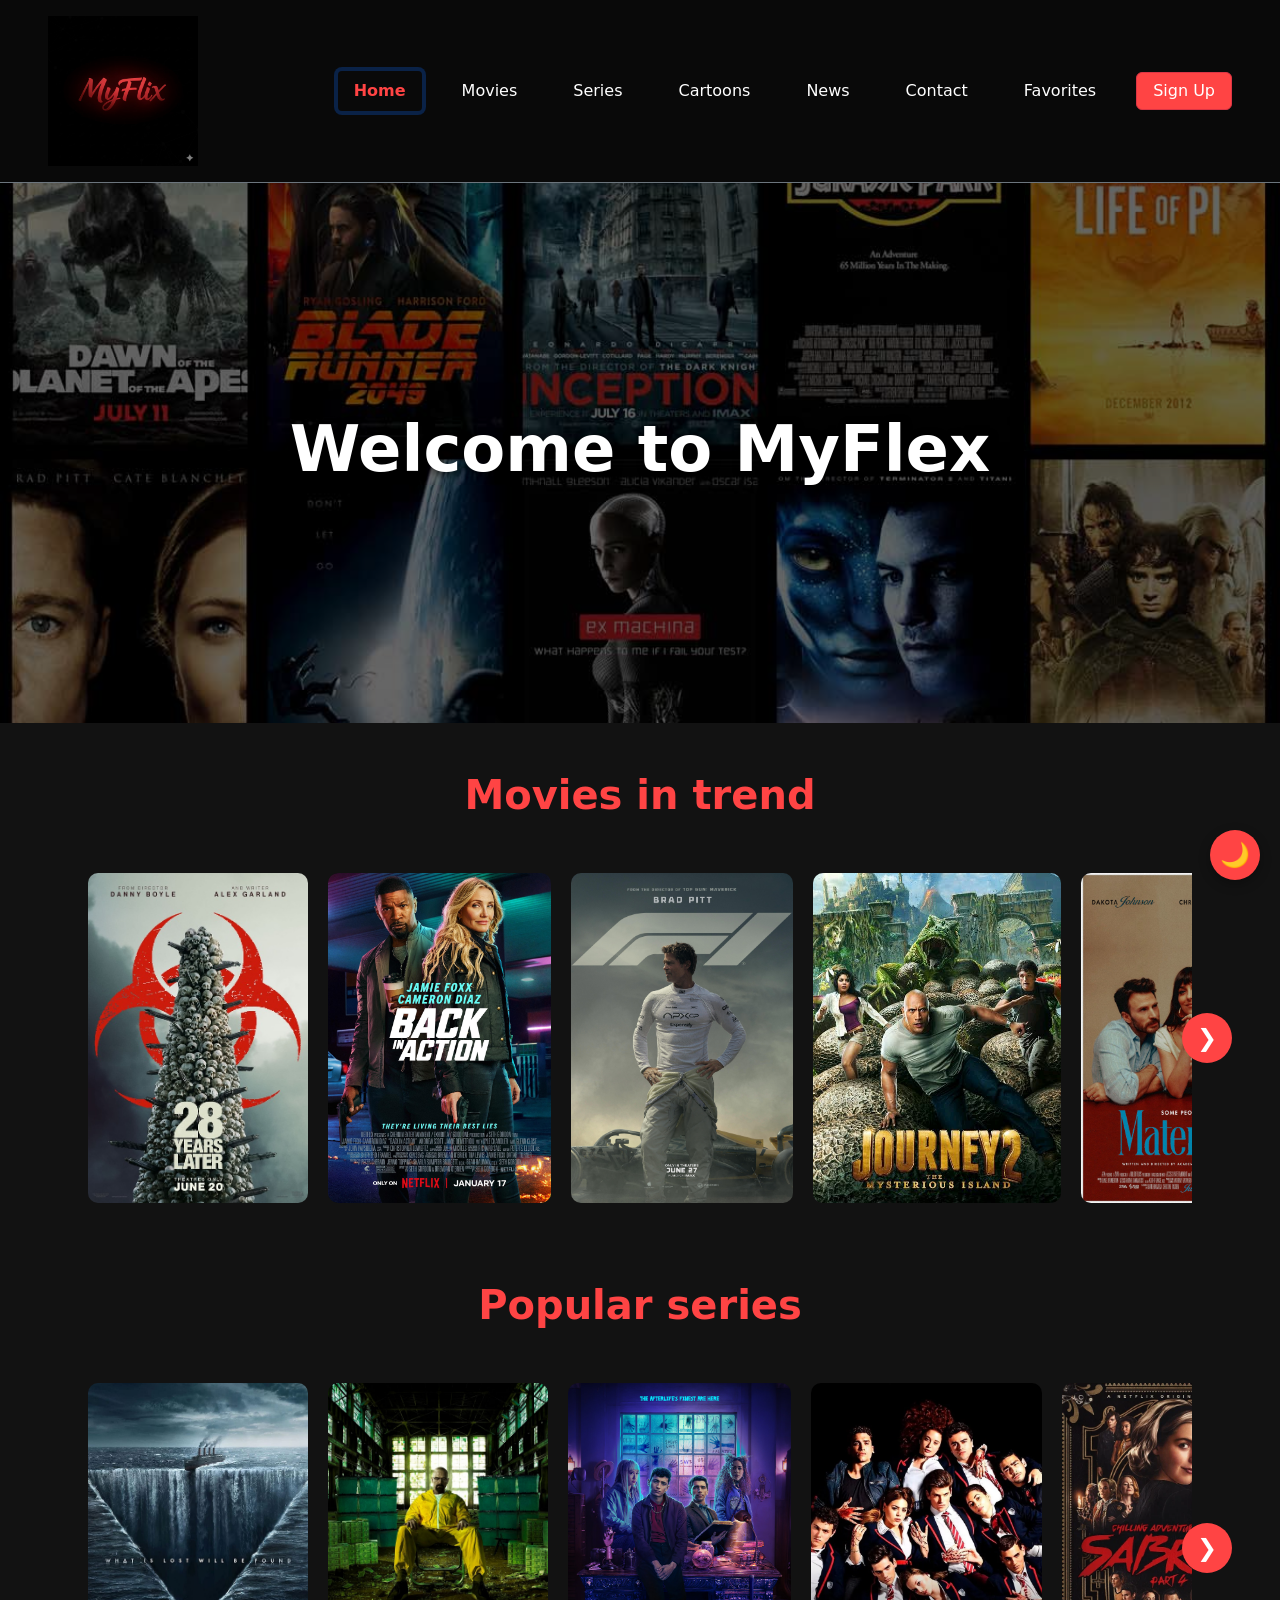
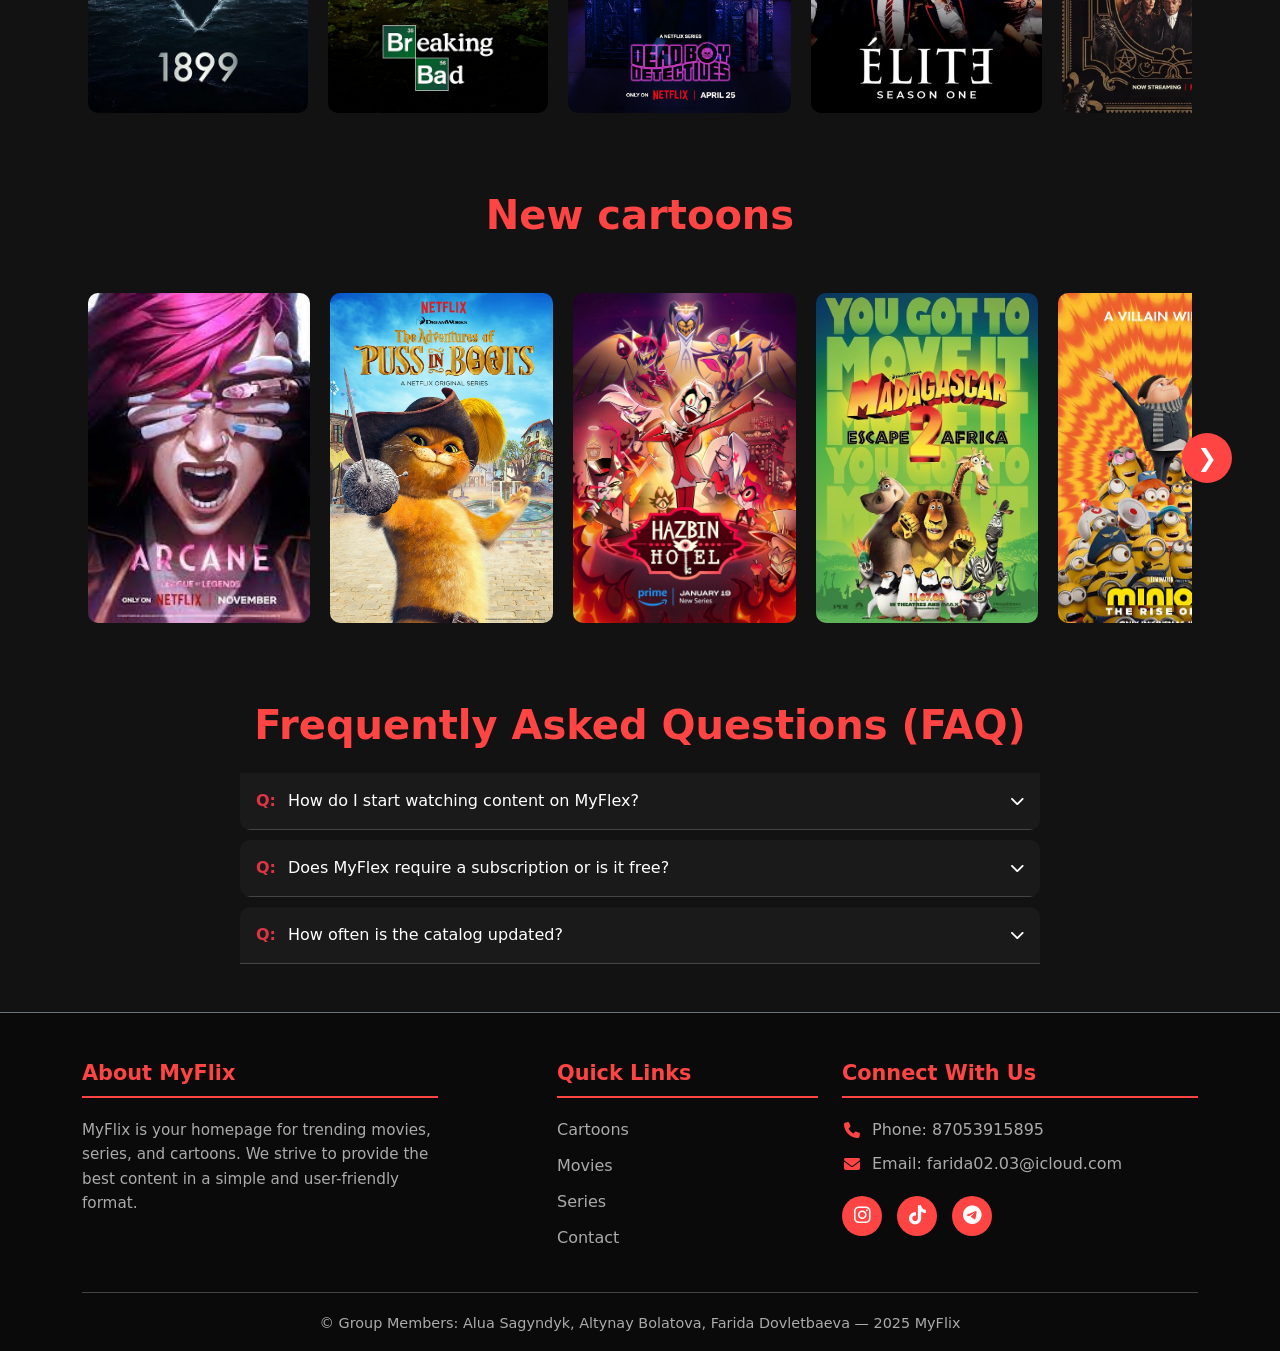
==== commit 0c2de373: "last" ====
--- a/index.html
+++ b/index.html
@@ -12,48 +12,38 @@
 
     <button id="theme-toggle" aria-label="Toggle theme">🌙</button>
     
-    <header class="py-3 border-bottom border-secondary" id="header">
-        <div class="container-fluid d-flex justify-content-between align-items-center px-4 px-lg-5">
-            <div class="photo">
-                <a href="index.html">
-                    <img src="images/logo.jpg" data-light="images/whitelogo.jpg" alt="MyFlix Logo" class="logo" style="width: 100px; height: auto;" />
-                </a>
-            </div>
-            <nav class="navbar navbar-expand-lg navbar-dark p-0" aria-label="Main Navigation">
-                <button class="navbar-toggler" type="button" data-bs-toggle="collapse" data-bs-target="#navbarNav" aria-controls="navbarNav" aria-expanded="false" aria-label="Toggle navigation">
-                    <span class="navbar-toggler-icon"></span>
-                </button>
-                <div class="collapse navbar-collapse" id="navbarNav">
-                    <ul class="navbar-nav gap-2 gap-lg-4 align-items-center">
-                        <li class="nav-item">
-                            <a class="nav-link active text-danger" aria-current="page" href="index.html">Home</a>
-                        </li>
-                        <li class="nav-item">
-                            <a class="nav-link text-white" href="movies.html">Movies</a>
-                        </li>
-                        <li class="nav-item">
-                            <a class="nav-link text-white" href="series.html">Series</a>
-                        </li>
-                        <li class="nav-item">
-                            <a class="nav-link text-white" href="cartoons.html">Cartoons</a>
-                        </li>
-                        <li class="nav-item">
-                            <a class="nav-link text-white" href="news.html">News</a>
-                        </li>
-                        <li class="nav-item">
-                            <a class="nav-link text-white" href="contact.html">Contact</a>
-                        </li>
-                        <li class="nav-item">
-                            <a class="nav-link text-white" href="favorites.html">Favorites</a>
-                        </li>
-                        <li class="nav-item">
-                            <button class="btn btn-danger nav-button mt-2 mt-lg-0 px-3" id="openAccessModal">Sign Up</button>
-                        </li>
-                    </ul>
-                </div>
-            </nav>
-        </div>
-    </header>
+<header class="py-3 border-bottom border-secondary main-header">
+    <div class="container-fluid d-flex justify-content-between align-items-center px-4 px-lg-5">
+      <div class="header-logo">
+        <a href="index.html">
+          <img 
+            src="images/logo.jpg" 
+            data-light="images/whitelogo.jpg" 
+            alt="MyFlex Logo" 
+            class="logo-img" 
+          />
+        </a>
+      </div>
+
+      <nav class="navbar navbar-expand-lg navbar-dark p-0" aria-label="Main Navigation">
+        <button class="navbar-toggler" type="button" data-bs-toggle="collapse" data-bs-target="#navbarNav">
+          <span class="navbar-toggler-icon"></span>
+        </button>
+        <div class="collapse navbar-collapse" id="navbarNav">
+          <ul class="navbar-nav gap-2 gap-lg-4 align-items-center">
+            <li class="nav-item"><a class="nav-link text-danger" aria-current="page" href="index.html">Home</a></li>
+            <li class="nav-item"><a class="nav-link text-white" href="movies.html">Movies</a></li>
+            <li class="nav-item"><a class="nav-link text-white" href="series.html">Series</a></li>
+            <li class="nav-item"><a class="nav-link text-white" href="cartoons.html">Cartoons</a></li>
+            <li class="nav-item"><a class="nav-link text-white" href="news.html">News</a></li>
+            <li class="nav-item"><a class="nav-link text-white" href="contact.html">Contact</a></li>
+            <li class="nav-item"><a class="nav-link text-white" href="favorites.html">Favorites</a></li>
+            <button class="btn btn-danger nav-button mt-2 mt-lg-0 px-3" id="openAccessModal">Sign Up</button>
+          </ul>
+        </div>
+      </nav>
+    </div>
+  </header>
 
     <main class="flex-grow-1">
         
@@ -127,7 +117,6 @@
         </div>
     </main>
 
-    <!-- Auth Modal -->
     <div id="accessModal" class="modal">
         <div class="modal-content">
             <span class="close-button">&times;</span>
@@ -185,7 +174,6 @@
         </div>
     </div>
 
-    <!-- Profile Modal -->
     <div id="profileModal" class="modal">
         <div class="modal-content">
             <span class="close-button" id="closeProfileModal">&times;</span>
@@ -200,364 +188,100 @@
     </div>
 
     <div class="container-fluid px-4 px-lg-5">
-        <section class="content-section mb-5">
-            <h2 class="text-center mb-4">Frequently Asked Questions (FAQ)</h2>
-            <div class="accordion-container">
-                <div class="accordion-item">
-                    <button class="accordion-header text-start w-100 p-3" aria-expanded="false" aria-controls="content1">
-                        <span class="text-danger me-2">Q:</span> How do I start watching content on MyFlex? <i class="fas fa-chevron-down float-end"></i>
-                    </button>
-                    <div class="accordion-content" id="content1">
-                        <p class="p-3 mb-0">Simply sign up by clicking the "Sign Up" button in the header or log into your existing account. Once you do, you'll gain access to our entire library of movies, series, and cartoons.</p>
-                    </div>
-                </div>
-
-                <div class="accordion-item">
-                    <button class="accordion-header text-start w-100 p-3" aria-expanded="false" aria-controls="content2">
-                        <span class="text-danger me-2">Q:</span> Does MyFlex require a subscription or is it free? <i class="fas fa-chevron-down float-end"></i>
-                    </button>
-                    <div class="accordion-content" id="content2">
-                        <p class="p-3 mb-0">MyFlex offers a free basic access with ads, as well as a premium ad-free subscription with extra features (coming soon).</p>
-                    </div>
-                </div>
-
-                <div class="accordion-item">
-                    <button class="accordion-header text-start w-100 p-3" aria-expanded="false" aria-controls="content3">
-                        <span class="text-danger me-2">Q:</span> How often is the catalog updated? <i class="fas fa-chevron-down float-end"></i>
-                    </button>
-                    <div class="accordion-content" id="content3">
-                        <p class="p-3 mb-0">We regularly add new movies and series episodes every week to ensure our content always stays fresh and current.</p>
-                    </div>
-                </div>
-            </div>
-        </section>
-    </div>
-
-    <footer class="text-light mt-auto pt-5 pb-3 border-top border-secondary">
-        <div class="container">
-            <div class="row">
-                <div class="col-lg-4 mb-4 mb-lg-0 footer-section">
-                    <h3 class="text-danger border-bottom border-secondary pb-2 mb-3">About MyFlix</h3>
-                    <p>
-                        MyFlix is your homepage for trending movies, series, and cartoons. We strive to provide the best content in a simple and user-friendly format.
-                    </p>
-                </div>
-
-                <div class="col-lg-3 offset-lg-1 mb-4 mb-lg-0 footer-section">
-                    <h3 class="text-danger border-bottom border-secondary pb-2 mb-3">Quick Links</h3>
-                    <ul class="list-unstyled">
-                        <li><a href="cartoons.html" class="text-decoration-none text-light">Cartoons</a></li>
-                        <li><a href="movies.html" class="text-decoration-none text-light">Movies</a></li>
-                        <li><a href="series.html" class="text-decoration-none text-light">Series</a></li>
-                        <li><a href="contact.html" class="text-decoration-none text-light">Contact</a></li>
-                    </ul>
-                </div>
-
-                <div class="col-lg-4 footer-section">
-                    <h3 class="text-danger border-bottom border-secondary pb-2 mb-3">Connect With Us</h3>
-                    <div class="contact mb-3">
-                        <p class="mb-1"><i class="icon fas fa-phone text-danger me-2"></i> Phone: 87053915895</p>
-                        <p class="mb-1"><i class="icon fas fa-envelope text-danger me-2"></i> Email: farida02.03@icloud.com</p>
-                    </div>
-                    
-                    <div class="social-links d-flex gap-3 mt-3">
-                        <a href="https://instagram.com/farideepl" target="_blank" aria-label="Instagram" class="social-icon-btn rounded-circle d-flex justify-content-center align-items-center" style="width: 40px; height: 40px;"><i class="fab fa-instagram fs-5 text-danger"></i></a>
-                        <a href="https://www.tiktok.com/@farideepl" target="_blank" aria-label="TikTok" class="social-icon-btn rounded-circle d-flex justify-content-center align-items-center" style="width: 40px; height: 40px;"><i class="fab fa-tiktok fs-5 text-danger"></i></a>
-                        <a href="https://t.me/fari_davv" target="_blank" aria-label="Telegram" class="social-icon-btn rounded-circle d-flex justify-content-center align-items-center" style="width: 40px; height: 40px;"><i class="fab fa-telegram-plane fs-5 text-danger"></i></a>
-                    </div>
-                </div>
-            </div>
-            
-            <div class="footer-bottom text-center pt-3 mt-4 border-top border-secondary">
-                &copy; Group Members: Alua Sagyndyk, Altynay Bolatova, Farida Dovletbaeva — 2025 MyFlix
-            </div>
-        </div>
-    </footer>
+    <section class="content-section mb-5">
+        <h2 class="text-center mb-4">Frequently Asked Questions (FAQ)</h2>
+        <div class="accordion-container">
+            <div class="accordion-item">
+                <button class="accordion-header" aria-expanded="false" aria-controls="content1">
+                    <span class="accordion-marker text-danger">Q:</span>
+                    <span class="accordion-title">How do I start watching content on MyFlex?</span>
+                    <i class="accordion-icon fas fa-chevron-down"></i>
+                </button>
+                <div class="accordion-content" id="content1">
+                    <div class="accordion-body">
+                        <p>Simply sign up by clicking the "Sign Up" button in the header or log into your existing account. Once you do, you'll gain access to our entire library of movies, series, and cartoons.</p>
+                    </div>
+                </div>
+            </div>
+
+            <div class="accordion-item">
+                <button class="accordion-header" aria-expanded="false" aria-controls="content2">
+                    <span class="accordion-marker text-danger">Q:</span>
+                    <span class="accordion-title">Does MyFlex require a subscription or is it free?</span>
+                    <i class="accordion-icon fas fa-chevron-down"></i>
+                </button>
+                <div class="accordion-content" id="content2">
+                    <div class="accordion-body">
+                        <p>MyFlex offers a free basic access with ads, as well as a premium ad-free subscription with extra features (coming soon).</p>
+                    </div>
+                </div>
+            </div>
+
+            <div class="accordion-item">
+                <button class="accordion-header" aria-expanded="false" aria-controls="content3">
+                    <span class="accordion-marker text-danger">Q:</span>
+                    <span class="accordion-title">How often is the catalog updated?</span>
+                    <i class="accordion-icon fas fa-chevron-down"></i>
+                </button>
+                <div class="accordion-content" id="content3">
+                    <div class="accordion-body">
+                        <p>We regularly add new movies and series episodes every week to ensure our content always stays fresh and current.</p>
+                    </div>
+                </div>
+            </div>
+        </div>
+    </section>
+</div>
+
+<footer class="text-light mt-auto pt-5 pb-3 border-top border-secondary main-footer">
+    <div class="container">
+      <div class="row">
+        <div class="col-lg-4 mb-4 mb-lg-0 footer-section">
+          <h3 class="footer-heading">About MyFlix</h3>
+          <p class="footer-text">MyFlix is your homepage for trending movies, series, and cartoons. We strive to provide the best content in a simple and user-friendly format.</p>
+        </div>
+        <div class="col-lg-3 offset-lg-1 mb-4 mb-lg-0 footer-section">
+          <h3 class="footer-heading">Quick Links</h3>
+          <ul class="footer-links">
+            <li><a href="cartoons.html" class="footer-link">Cartoons</a></li>
+            <li><a href="movies.html" class="footer-link">Movies</a></li>
+            <li><a href="series.html" class="footer-link">Series</a></li>
+            <li><a href="contact.html" class="footer-link">Contact</a></li>
+          </ul>
+        </div>
+        <div class="col-lg-4 footer-section">
+          <h3 class="footer-heading">Connect With Us</h3>
+          <div class="contact-info">
+            <p><i class="contact-icon fas fa-phone"></i> Phone: 87053915895</p>
+            <p><i class="contact-icon fas fa-envelope"></i> Email: farida02.03@icloud.com</p>
+          </div>
+          <div class="social-links">
+            <a href="https://instagram.com/farideepl" target="_blank" aria-label="Instagram" class="social-icon">
+              <i class="fab fa-instagram"></i>
+            </a>
+            <a href="https://www.tiktok.com/@farideepl" target="_blank" aria-label="TikTok" class="social-icon">
+              <i class="fab fa-tiktok"></i>
+            </a>
+            <a href="https://t.me/fari_davv" target="_blank" aria-label="Telegram" class="social-icon">
+              <i class="fab fa-telegram-plane"></i>
+            </a>
+          </div>
+        </div>
+      </div>
+      <div class="footer-bottom">
+        &copy; Group Members: Alua Sagyndyk, Altynay Bolatova, Farida Dovletbaeva — 2025 MyFlix
+      </div>
+    </div>
+  </footer>
 
     <script src="https://code.jquery.com/jquery-3.7.1.min.js"></script>
     <script src="https://cdn.jsdelivr.net/npm/bootstrap@5.3.8/dist/js/bootstrap.bundle.min.js" integrity="sha384-FKyoEForCGlyvwx9Hj09JcYn3nv7wiPVlz7YYwJrWVcXK/BmnVDxM+D2scQbITxI" crossorigin="anonymous"></script>
     
-    <script>
-    // Authentication functionality
-    document.addEventListener('DOMContentLoaded', function() {
-        // Elements
-        const authModal = document.getElementById('accessModal');
-        const profileModal = document.getElementById('profileModal');
-        const openButton = document.getElementById('openAccessModal');
-        const closeButtons = document.querySelectorAll('.close-button');
-        const registerPanel = document.getElementById('registerPanel');
-        const loginPanel = document.getElementById('loginPanel');
-        const showLoginLink = document.getElementById('showLogin');
-        const showRegisterLink = document.getElementById('showRegister');
-        const modalTitle = document.getElementById('modalAccessTitle');
-        const logoutBtn = document.getElementById('logoutBtn');
-        const regForm = document.getElementById('registrationForm');
-        const loginForm = document.getElementById('loginForm');
-
-        // Check auth status on load
-        checkAuthStatus();
-
-        // Open modal based on auth status
-        openButton.addEventListener('click', function() {
-            if (isUserLoggedIn()) {
-                showProfileModal();
-            } else {
-                openAuthModal();
-            }
-        });
-
-        // Close modals
-        closeButtons.forEach(button => {
-            button.addEventListener('click', function() {
-                closeAllModals();
-            });
-        });
-
-        // Switch between login/register
-        showLoginLink.addEventListener('click', function(e) {
-            e.preventDefault();
-            switchToLogin();
-        });
-
-        showRegisterLink.addEventListener('click', function(e) {
-            e.preventDefault();
-            switchToRegister();
-        });
-
-        // Logout
-        logoutBtn.addEventListener('click', function() {
-            logoutUser();
-        });
-
-        // Register form
-        regForm.addEventListener('submit', function(e) {
-            e.preventDefault();
-            handleRegistration();
-        });
-
-        // Login form
-        loginForm.addEventListener('submit', function(e) {
-            e.preventDefault();
-            handleLogin();
-        });
-
-        // Close modal when clicking outside
-        window.addEventListener('click', function(e) {
-            if (e.target === authModal) closeAllModals();
-            if (e.target === profileModal) closeAllModals();
-        });
-
-        // Functions
-        function openAuthModal() {
-            authModal.style.display = 'flex';
-            switchToRegister();
-        }
-
-        function showProfileModal() {
-            const user = getCurrentUser();
-            if (user) {
-                document.getElementById('profileName').textContent = user.name;
-                document.getElementById('profileEmail').textContent = user.email;
-                document.getElementById('profileMemberSince').textContent = new Date(user.createdAt).toLocaleDateString();
-                profileModal.style.display = 'flex';
-            }
-        }
-
-        function closeAllModals() {
-            authModal.style.display = 'none';
-            profileModal.style.display = 'none';
-        }
-
-        function switchToLogin() {
-            registerPanel.style.display = 'none';
-            loginPanel.style.display = 'block';
-            modalTitle.textContent = 'Welcome Back!';
-            clearMessages();
-        }
-
-        function switchToRegister() {
-            loginPanel.style.display = 'none';
-            registerPanel.style.display = 'block';
-            modalTitle.textContent = 'Register for MyFlix';
-            clearMessages();
-        }
-
-        function handleRegistration() {
-            const name = document.getElementById('regName').value.trim();
-            const email = document.getElementById('regEmail').value.trim();
-            const password = document.getElementById('regPassword').value;
-            const confirmPassword = document.getElementById('regConfirmPassword').value;
-
-            clearMessages();
-
-            // Validation
-            if (!name) {
-                showError('regNameError', 'Name is required');
-                return;
-            }
-            if (!email || !isValidEmail(email)) {
-                showError('regEmailError', 'Valid email is required');
-                return;
-            }
-            if (password.length < 8) {
-                showError('regPasswordError', 'Password must be at least 8 characters');
-                return;
-            }
-            if (password !== confirmPassword) {
-                showError('regConfirmPasswordError', 'Passwords do not match');
-                return;
-            }
-
-            // Create user
-            const result = createUser(name, email, password);
-            if (result.success) {
-                showSuccess('regSuccessMessage', 'Registration successful! Please log in.');
-                regForm.reset();
-                setTimeout(() => switchToLogin(), 1500);
-            } else {
-                showError('regEmailError', result.message);
-            }
-        }
-
-        function handleLogin() {
-            const email = document.getElementById('logEmail').value.trim();
-            const password = document.getElementById('logPassword').value;
-
-            clearMessages();
-
-            if (!email || !isValidEmail(email)) {
-                showError('logEmailError', 'Valid email is required');
-                return;
-            }
-            if (!password) {
-                showError('logPasswordError', 'Password is required');
-                return;
-            }
-
-            const result = authenticateUser(email, password);
-            if (result.success) {
-                setCurrentUser(result.user);
-                showSuccess('logSuccessMessage', 'Login successful!');
-                setTimeout(() => {
-                    closeAllModals();
-                    checkAuthStatus();
-                }, 1000);
-            } else {
-                showError('logPasswordError', result.message);
-            }
-        }
-
-        // Storage functions
-        function getUsers() {
-            return JSON.parse(localStorage.getItem('users')) || [];
-        }
-
-        function saveUsers(users) {
-            localStorage.setItem('users', JSON.stringify(users));
-        }
-
-        function getUserByEmail(email) {
-            const users = getUsers();
-            return users.find(user => user.email === email);
-        }
-
-        function createUser(name, email, password) {
-            const users = getUsers();
-            
-            if (getUserByEmail(email)) {
-                return { success: false, message: 'User already exists' };
-            }
-            
-            const newUser = {
-                id: Date.now().toString(),
-                name: name,
-                email: email,
-                password: password,
-                createdAt: new Date().toISOString()
-            };
-            
-            users.push(newUser);
-            saveUsers(users);
-            return { success: true, user: newUser };
-        }
-
-        function authenticateUser(email, password) {
-            const user = getUserByEmail(email);
-            if (!user) {
-                return { success: false, message: 'User not found' };
-            }
-            if (user.password !== password) {
-                return { success: false, message: 'Invalid password' };
-            }
-            return { success: true, user: user };
-        }
-
-        function setCurrentUser(user) {
-            localStorage.setItem('currentUser', JSON.stringify(user));
-        }
-
-        function getCurrentUser() {
-            return JSON.parse(localStorage.getItem('currentUser'));
-        }
-
-        function logoutUser() {
-            localStorage.removeItem('currentUser');
-            closeAllModals();
-            checkAuthStatus();
-        }
-
-        function isUserLoggedIn() {
-            return getCurrentUser() !== null;
-        }
-
-        function checkAuthStatus() {
-            if (isUserLoggedIn()) {
-                openButton.textContent = 'Profile';
-                openButton.classList.remove('btn-danger');
-                openButton.classList.add('btn-success');
-            } else {
-                openButton.textContent = 'Sign Up';
-                openButton.classList.remove('btn-success');
-                openButton.classList.add('btn-danger');
-            }
-        }
-
-        // Helper functions
-        function isValidEmail(email) {
-            const emailRegex = /^[^\s@]+@[^\s@]+\.[^\s@]+$/;
-            return emailRegex.test(email);
-        }
-
-        function showError(elementId, message) {
-            const element = document.getElementById(elementId);
-            if (element) {
-                element.textContent = message;
-                element.style.display = 'block';
-            }
-        }
-
-        function showSuccess(elementId, message) {
-            const element = document.getElementById(elementId);
-            if (element) {
-                element.textContent = message;
-                element.style.display = 'block';
-            }
-        }
-
-        function clearMessages() {
-            document.querySelectorAll('.error-message, .success-message').forEach(el => {
-                el.textContent = '';
-                el.style.display = 'none';
-            });
-        }
-    });
-    </script>
-
-    <!-- Your other script files -->
-    <script src="arrow.js" defer></script>
-    <script src="accordion.js"></script>
-    <script src="theme-switcher.js"></script>
-    <script src="navKeyboard.js"></script>
-    <script src="indexclick.js"></script>
+    <script src="js/arrow.js" defer></script>
+    <script src="js/accordion.js"></script>
+    <script src="js/auth.js"></script>
+    <script src="js/theme-switcher.js"></script>
+    <script src="js/navKeyboard.js"></script>
+    <script src="js/indexclick.js"></script>
 </body>
 </html>
--- a/style.css
+++ b/style.css
@@ -1,2007 +1,2162 @@
+
+:root {
+  --theme-dark: #121212;
+  --theme-light: #f8f9fa;
+  --primary-red: #ff4444;
+  --secondary-red: #dc3545;
+  --dark-bg: #0a0a0a;
+  --card-bg: #1a1a1a;
+  --card-hover: #252525;
+  --text-light: #ffffff;
+  --text-dark: #212529;
+  --border-color: #444;
+  --shadow: 0 4px 12px rgba(0, 0, 0, 0.3);
+  --transition: all 0.3s ease;
+}
+
+* {
+  margin: 0;
+  padding: 0;
+  box-sizing: border-box;
+}
+
 html {
-    height: 100%;
-}
+  scroll-behavior: smooth;
+}
+
 body {
-    font-family: sans-serif;
-    margin: 0;
-    transition: background 0.5s ease-in-out;
-    background-color: #901313;
-}
-.logo {
-    width: 100px;
-    height: auto;
-    display: block;
-}
-.navbar-nav .nav-link:hover,
-.navbar-nav .nav-link.active {
-    color: red !important;
-}
+  font-family: 'Segoe UI', Tahoma, Geneva, Verdana, sans-serif;
+  line-height: 1.6;
+  transition: var(--transition);
+  min-height: 100vh;
+}
+
+.bg-theme-4 {
+  background-color: var(--theme-dark);
+  color: var(--text-light);
+}
+body.light-theme {
+  background-color: var(--theme-light);
+  color: var(--text-dark);
+}
+
+body.light-theme .bg-theme-4 {
+  background-color: var(--theme-light);
+  color: var(--text-dark);
+}
+
+.text-always-white {
+  color: var(--text-light) !important;
+}
+
+#theme-toggle {
+  position: fixed;
+  bottom: 20px;
+  right: 20px;
+  z-index: 1000;
+  background: var(--primary-red);
+  color: white;
+  border: none;
+  border-radius: 50%;
+  width: 50px;
+  height: 50px;
+  font-size: 1.5rem;
+  cursor: pointer;
+  box-shadow: var(--shadow);
+  transition: var(--transition);
+}
+
+#theme-toggle:hover {
+  transform: scale(1.1);
+}
+
+body.light-theme #theme-toggle {
+  background: var(--secondary-red);
+  color: white;
+}
+.main-header, #header {
+  background-color: rgba(10, 10, 10, 0.95) !important;
+  backdrop-filter: blur(10px);
+}
+
+body.light-theme .main-header,
+body.light-theme #header {
+  background-color: rgba(248, 249, 250, 0.95) !important;
+}
+
+.logo-img, .logo {
+  height: 95x; 
+  width: auto;
+  max-width: 150px;
+  transition: var(--transition);
+  display: block;
+  object-fit: contain;
+}
+
+.header-logo {
+  display: flex;
+  align-items: center;
+  flex-shrink: 0;
+}
+.logo-img:hover, .logo:hover {
+  transform: scale(1.08); 
+}
+
+/* body.light-theme .logo-img[data-light],
+body.light-theme .logo[data-light] {
+  content: attr(data-light);
+}
+
+body.light-theme .logo-img,
+body.light-theme .logo {
+  filter: brightness(0);
+} */
+
+
+
+
+
+
+.nav-link {
+  font-weight: 500;
+  padding: 8px 16px !important;
+  border-radius: 4px;
+  transition: var(--transition);
+  color: var(--text-light) !important;
+}
+
+body.light-theme .nav-link {
+  color: var(--text-dark) !important;
+}
+
+.nav-link:hover {
+  background-color: rgba(255, 68, 68, 0.1);
+  transform: translateY(-2px);
+}
+
+.nav-link.active {
+  color: var(--primary-red) !important;
+  font-weight: bold;
+}
+
 .nav-button {
-    background-color: red !important;
-    border-color: red !important;
-    border: none;
-    padding: 10px 15px;
-    cursor: pointer;
-    border-radius: 5px;
-    transition: background 0.2s;
-    font-size: 1em;
-    align-self: center;
-}
+  background: var(--primary-red) !important;
+  border: none;
+  transition: var(--transition);
+  color: white !important;
+}
+
 .nav-button:hover {
-    background-color: darkred !important;
-    border-color: darkred !important;
-}
-.nav-button:focus,
-.nav-button:active:focus {
-    background-color: darkred !important;
-    border-color: darkred !important;
-    box-shadow: 0 0 0 0.25rem rgba(255, 0, 0, 0.5) !important;
-}
+  background: var(--secondary-red) !important;
+  transform: translateY(-2px);
+  color: white !important;
+}
+
+.navbar-toggler {
+  border-color: var(--primary-red) !important;
+}
+
+.navbar-toggler-icon {
+  background-image: url("data:image/svg+xml,%3csvg xmlns='http://www.w3.org/2000/svg' viewBox='0 0 30 30'%3e%3cpath stroke='rgba%28255, 255, 255, 0.75%29' stroke-linecap='round' stroke-miterlimit='10' stroke-width='2' d='M4 7h22M4 15h22M4 23h22'/%3e%3c/svg%3e") !important;
+}
+
+body.light-theme .navbar-toggler-icon {
+  background-image: url("data:image/svg+xml,%3csvg xmlns='http://www.w3.org/2000/svg' viewBox='0 0 30 30'%3e%3cpath stroke='rgba%280, 0, 0, 0.75%29' stroke-linecap='round' stroke-miterlimit='10' stroke-width='2' d='M4 7h22M4 15h22M4 23h22'/%3e%3c/svg%3e") !important;
+}
+
 .hero-banner {
-    width: 100%;
-    height: 100vh;
-    max-height: 800px;
-    position: relative;
-    overflow: hidden;
-    display: flex;
-    justify-content: center;
-    align-items: center;
-    background-size: cover;
-    background-position: center;
-    background-repeat: no-repeat;
-}
+  height: 60vh;
+  background-size: cover;
+  background-position: center;
+  background-repeat: no-repeat;
+  display: flex;
+  align-items: center;
+  justify-content: center;
+  position: relative;
+  margin-bottom: 2rem;
+}
+
 .hero-banner::before {
-    content: '';
-    position: absolute;
+  content: '';
+  position: absolute;
+  top: 0;
+  left: 0;
+  right: 0;
+  bottom: 0;
+  background: rgba(0, 0, 0, 0.6);
+}
+
+body.light-theme .hero-banner::before {
+  background: rgba(0, 0, 0, 0.4);
+}
+
+.hero-banner h1 {
+  position: relative;
+  z-index: 2;
+  text-shadow: 2px 2px 8px rgba(0, 0, 0, 0.8);
+  font-size: 3.5rem;
+  font-weight: 700;
+}
+
+.content-section {
+  margin-bottom: 4rem;
+}
+
+.content-section h2 {
+  font-size: 2.5rem;
+  font-weight: 700;
+  margin-bottom: 2rem;
+  text-align: center;
+  color: var(--primary-red);
+}
+
+.gallery-wrapper {
+  overflow: hidden;
+  position: relative;
+  padding: 0 40px;
+}
+
+.gallery-track {
+  display: flex;
+  gap: 20px;
+  overflow-x: auto;
+  scrollbar-width: none;
+  padding: 20px 0;
+  scroll-behavior: smooth;
+}
+
+.gallery-track::-webkit-scrollbar {
+  display: none;
+}
+
+.scroll-button {
+  position: absolute;
+  top: 50%;
+  transform: translateY(-50%);
+  background: var(--primary-red);
+  color: white;
+  border: none;
+  width: 40px;
+  height: 40px;
+  border-radius: 50%;
+  font-size: 1.2rem;
+  cursor: pointer;
+  z-index: 10;
+  transition: var(--transition);
+  display: flex;
+  align-items: center;
+  justify-content: center;
+}
+
+.scroll-button:hover {
+  background: var(--secondary-red);
+  transform: translateY(-50%) scale(1.1);
+}
+
+.left-arrow {
+  left: 0;
+}
+
+.right-arrow {
+  right: 0;
+}
+
+.movie-card {
+  min-width: 200px;
+  height: 300px;
+  border-radius: 10px;
+  overflow: hidden;
+  transition: var(--transition);
+  cursor: pointer;
+  flex-shrink: 0;
+}
+
+.movie-card:hover {
+  transform: scale(1.05);
+  box-shadow: 0 10px 20px rgba(255, 68, 68, 0.3);
+}
+
+.movie-card img {
+  width: 100%;
+  height: 100%;
+  object-fit: cover;
+}
+
+.media-main-content {
+  padding-top: 2rem;
+  padding-bottom: 4rem;
+}
+
+.page-title {
+  font-size: 3rem;
+  font-weight: 700;
+  text-transform: uppercase;
+  letter-spacing: 2px;
+  margin-bottom: 2rem;
+  position: relative;
+  text-align: center;
+   color: var(--text-light); 
+}
+body.light-theme .page-title {
+  color: var(--text-dark); 
+}
+
+
+.page-title::after {
+  content: '';
+  position: absolute;
+  bottom: -10px;
+  left: 50%;
+  transform: translateX(-50%);
+  width: 100px;
+  height: 4px;
+  background: var(--primary-red);
+}
+
+.media-card {
+  background: var(--card-bg);
+  border-radius: 15px;
+  overflow: hidden;
+  transition: var(--transition);
+  height: 100%;
+  border: 1px solid var(--border-color);
+  display: flex;
+  flex-direction: column;
+}
+
+body.light-theme .media-card {
+  background: white;
+  border: 1px solid #dee2e6;
+  box-shadow: 0 4px 6px rgba(0, 0, 0, 0.1);
+}
+
+.media-card:hover {
+  transform: translateY(-10px);
+  box-shadow: 0 15px 30px rgba(255, 68, 68, 0.2);
+}
+
+.media-card-image {
+  height: 300px;
+  overflow: hidden;
+  flex-shrink: 0;
+}
+
+.media-img {
+  width: 100%;
+  height: 100%;
+  object-fit: cover;
+  transition: var(--transition);
+}
+
+.media-card:hover .media-img {
+  transform: scale(1.1);
+}
+
+.media-card-content {
+  padding: 20px;
+  flex-grow: 1;
+  display: flex;
+  flex-direction: column;
+}
+
+.media-title {
+  font-size: 1.3rem;
+  font-weight: 600;
+  margin-bottom: 10px;
+  color: var(--text-light);
+}
+
+body.light-theme .media-title {
+  color: var(--text-dark);
+}
+
+.media-director,
+.media-genre,
+.media-plot,
+.media-rating {
+  margin-bottom: 8px;
+  font-size: 0.95rem;
+  color: #aaa;
+}
+
+body.light-theme .media-director,
+body.light-theme .media-genre,
+body.light-theme .media-plot,
+body.light-theme .media-rating {
+  color: #666;
+}
+
+.user-rating {
+  margin: 15px 0;
+  padding: 15px;
+  background: rgba(255, 68, 68, 0.1);
+  border-radius: 10px;
+  flex-shrink: 0;
+}
+
+body.light-theme .user-rating {
+  background: rgba(255, 68, 68, 0.05);
+}
+
+.user-rating-label {
+  font-weight: 600;
+  margin-bottom: 8px;
+  color: var(--text-light);
+}
+
+body.light-theme .user-rating-label {
+  color: var(--text-dark);
+}
+
+.rating-stars {
+  display: flex;
+  gap: 5px;
+  margin-bottom: 8px;
+}
+
+.star {
+  color: #666;
+  cursor: pointer;
+  font-size: 1.5rem;
+  transition: var(--transition);
+}
+
+.star:hover,
+.star.selected {
+  color: #ffcc00;
+}
+
+.user-rating-message {
+  font-size: 0.9rem;
+  color: #aaa;
+  font-style: italic;
+  margin: 0;
+}
+
+body.light-theme .user-rating-message {
+  color: #666;
+}
+
+.user-rating-message.text-success {
+  color: #28a745 !important;
+}
+
+.media-card-actions {
+  display: flex;
+  gap: 10px;
+  margin-top: auto;
+  padding-top: 15px;
+  flex-shrink: 0;
+}
+
+.trailer-btn,
+.favorite-btn {
+  flex: 1;
+  padding: 10px;
+  border: none;
+  border-radius: 8px;
+  font-weight: 600;
+  cursor: pointer;
+  transition: var(--transition);
+  display: flex;
+  align-items: center;
+  justify-content: center;
+  gap: 8px;
+  font-size: 0.9rem;
+}
+
+.trailer-btn {
+  background: var(--primary-red);
+  color: white;
+}
+
+.trailer-btn:hover {
+  background: var(--secondary-red);
+  transform: translateY(-2px);
+}
+
+.favorite-btn {
+  background: transparent;
+  color: var(--primary-red);
+  border: 2px solid var(--primary-red);
+}
+
+.favorite-btn:hover {
+  background: var(--primary-red);
+  color: white;
+  transform: translateY(-2px);
+}
+
+.favorite-btn.added {
+  background: var(--primary-red);
+  color: white;
+}
+
+.filter-section {
+  background: rgba(26, 26, 26, 0.8);
+  padding: 25px;
+  border-radius: 15px;
+  border: 1px solid var(--border-color);
+  margin-bottom: 2rem;
+}
+
+body.light-theme .filter-section {
+  background: rgba(248, 249, 250, 0.8);
+  border: 1px solid #dee2e6;
+}
+
+.filter-header {
+  margin-bottom: 20px;
+}
+
+.filter-title {
+  font-size: 1.8rem;
+  font-weight: 600;
+  color: var(--primary-red);
+  margin: 0;
+}
+
+.filter-controls-wrapper {
+  display: flex;
+  flex-wrap: wrap;
+  gap: 15px;
+  align-items: center;
+  margin-bottom: 20px;
+}
+
+.filter-select-group {
+  display: flex;
+  flex-wrap: wrap;
+  gap: 10px;
+  flex: 1;
+}
+
+.filter-select {
+  flex: 1;
+  min-width: 150px;
+  padding: 10px 15px;
+  border-radius: 8px;
+  border: 1px solid var(--border-color);
+  background: var(--card-bg);
+  color: var(--text-light);
+  font-size: 1rem;
+  cursor: pointer;
+  transition: var(--transition);
+}
+
+body.light-theme .filter-select {
+  background: white;
+  color: var(--text-dark);
+  border: 1px solid #ced4da;
+}
+
+.filter-select:focus {
+  outline: none;
+  border-color: var(--primary-red);
+  box-shadow: 0 0 0 3px rgba(255, 68, 68, 0.25);
+}
+
+.reset-filters-btn {
+  padding: 10px 20px;
+  background: transparent;
+  color: var(--primary-red);
+  border: 2px solid var(--primary-red);
+  border-radius: 8px;
+  font-weight: 600;
+  cursor: pointer;
+  transition: var(--transition);
+  white-space: nowrap;
+}
+
+.reset-filters-btn:hover {
+  background: var(--primary-red);
+  color: white;
+  transform: translateY(-2px);
+}
+
+.active-filters-wrapper {
+  margin-top: 20px;
+  padding-top: 20px;
+  border-top: 1px solid var(--border-color);
+}
+.active-filters-wrapper strong {
+  color: var(--text-light);
+}
+
+body.light-theme .active-filters-wrapper strong {
+  color: var(--text-dark);
+}
+
+.active-filters-display {
+  display: flex;
+  flex-wrap: wrap;
+  gap: 10px;
+  margin-top: 10px;
+}
+
+.filter-tag {
+  background: var(--primary-red);
+  color: white;
+  padding: 5px 15px;
+  border-radius: 20px;
+  font-size: 0.9rem;
+  display: flex;
+  align-items: center;
+  gap: 8px;
+}
+
+.filter-tag button {
+  background: none;
+  border: none;
+  color: white;
+  cursor: pointer;
+  font-size: 1rem;
+  padding: 0;
+  margin-left: 5px;
+}
+
+.no-filters-msg {
+  color: #aaa;
+  font-style: italic;
+}
+
+body.light-theme .no-filters-msg {
+  color: #666;
+}
+
+.search-section {
+  max-width: 600px;
+  margin: 0 auto 30px;
+}
+
+.search-wrapper {
+  position: relative;
+}
+
+.search-input {
+  width: 100%;
+  padding: 15px 20px;
+  padding-right: 50px;
+  border-radius: 25px;
+  border: 2px solid var(--border-color);
+  background: var(--card-bg);
+  color: var(--text-light);
+  font-size: 1.1rem;
+  transition: var(--transition);
+}
+
+body.light-theme .search-input {
+  background: white;
+  color: var(--text-dark);
+  border: 2px solid #ced4da;
+}
+
+.search-input:focus {
+  outline: none;
+  border-color: var(--primary-red);
+  box-shadow: 0 0 0 3px rgba(255, 68, 68, 0.25);
+}
+
+.search-suggestions {
+  position: absolute;
+  top: 100%;
+  left: 0;
+  right: 0;
+  background: var(--card-bg);
+  border: 1px solid var(--border-color);
+  border-radius: 10px;
+  margin-top: 5px;
+  max-height: 300px;
+  overflow-y: auto;
+  z-index: 1000;
+  display: none;
+  list-style: none;
+  padding: 0;
+}
+
+body.light-theme .search-suggestions {
+  background: white;
+  border: 1px solid #dee2e6;
+}
+
+.search-suggestions li {
+  padding: 12px 20px;
+  cursor: pointer;
+  transition: var(--transition);
+  border-bottom: 1px solid var(--border-color);
+}
+
+.search-suggestions li:hover {
+  background: rgba(255, 68, 68, 0.1);
+}
+
+.search-suggestions li:last-child {
+  border-bottom: none;
+}
+
+.trailer-modal {
+    position: fixed;
     top: 0;
     left: 0;
     width: 100%;
     height: 100%;
-    background-color: rgba(0, 0, 0, 0.5);
-    z-index: 1;
-}
-.hero-banner h1 {
-    font-size: 3em;
-    border-radius: 5px;
-    z-index: 2;
+    background-color: rgba(0, 0, 0, 0.95);
+    display: none; 
+    justify-content: center; 
+    align-items: center; 
+    z-index: 9999;
+    padding: 20px;
+}
+
+.modal-container {
+    width: 90%;
+    max-width: 1000px;
     position: relative;
-}
-@media (max-width: 576px) {
-    .hero-banner {
-        height: 50vh;
-    }
-    .hero-banner h1 {
-        font-size: 2em;
-    }
-}
-.content-section h2 {
-    margin-bottom: 20px;
-}
-.gallery-wrapper {
+    background: #000;
+    border-radius: 12px;
+    overflow: hidden;
+    box-shadow: 0 20px 60px rgba(0, 0, 0, 0.7);
+}
+
+.video-container {
+    position: relative;
     width: 100%;
-  padding-left: 40px;
-  padding-right: 40px;
-}
-.gallery-track {
-    display: flex;
-    gap: 20px;
-    justify-content: flex-start;
-}
-.gallery-track.scrollable {
-    flex-wrap: nowrap;
-    overflow-x: scroll;
-    overflow-y: hidden;
-    padding: 10px 0;
-    scroll-behavior: smooth;
-    -ms-overflow-style: none;
-    scrollbar-width: none;
-}
-.gallery-track.scrollable::-webkit-scrollbar {
-    display: none;
-}
-.movie-card {
-    width: 220px;
-    flex-shrink: 0;
-    overflow: hidden;
-    border-radius: 5px;
-    box-shadow: 0 4px 8px rgba(255, 255, 255, 0.1);
-    transition: transform 0.2s;
-    cursor: pointer;
-}
-.movie-card:hover {
-    transform: scale(1.05);
-}
-.movie-card img {
-    width: 100%;
-    height: 300px;
-    object-fit: cover;
-    display: block;
-}
-.scroll-button {
+    padding-bottom: 56.25%; 
+    height: 0;
+    background: #000;
+}
+
+#video-container iframe {
     position: absolute;
-    top: 50%;
-    transform: translateY(-50%);
-    background: rgba(0, 0, 0, 0.7);
+    top: 0;
+    left: 0;
+    width: 100% !important;
+    height: 100% !important;
+    border: none;
+}
+
+.close-trailer-btn {
+    position: absolute;
+    top: -50px;
+    right: 0;
+    background: #ff4444;
     color: white;
     border: none;
-    padding: 15px 10px;
+    width: 45px;
+    height: 45px;
+    border-radius: 50%;
+    font-size: 28px;
     cursor: pointer;
-    z-index: 10;
-    font-size: 24px;
-    height: 100%;
-    opacity: 0.8;
-    transition: opacity 0.3s;
-    max-height: 320px;
-}
-.scroll-button:hover {
-    opacity: 1;
-}
-.left-arrow {
-    left: 0;
-    border-top-right-radius: 5px;
-    border-bottom-right-radius: 5px;
-    padding-left: 20px;
-}
-.right-arrow {
-    right: 0;
-    border-top-left-radius: 5px;
-    border-bottom-left-radius: 5px;
-    padding-right: 20px;
-}
-@media (max-width: 768px) {
-    .scroll-button {
-        display: none;
-    }
-}
-.footer-section h3 {
-    font-size: 1.2em;
-    padding-bottom: 5px;
-}
-.footer-section ul li a:hover {
-    color: red !important;
-}
-.contact p {
-    font-size: 0.95em;
-}
-.icon {
-    display: inline-block;
-    width: 20px;
-    text-align: center;
-    vertical-align: middle;
-}
-.fab {
-    font-weight: 400;
-}
-.social-links a:hover {
-    background: red !important;
-}
-.footer-bottom {
-    font-size: 0.8em;
-    color: #999;
-}
-.contact-form input[type="text"],
-.contact-form input[type="email"],
-.contact-form textarea {
-    border: 1px solid #444;
-    background: #222;
-    color: white;
-    transition: border-color 0.3s;
-}
-.form-control {
-    border: 1px solid #444;
-    background: #222;
-    color: white;
-    transition: border-color 0.3s, box-shadow 0.3s;
-}
-.form-control:focus {
-    border-color: red;
-    box-shadow: 0 0 0 0.25rem rgba(255, 0, 0, 0.25);
-    background: #222;
-    color: white;
-    outline: none;
-}
-.contact-form input:focus,
-.contact-form textarea:focus {
-    border-color: red;
-    outline: none;
-}
-.media-card, .series-card {
+    z-index: 10000;
     display: flex;
-    gap: 20px;
-    background: #222;
-    padding: 15px;
-    border-radius: 8px;
-    transition: transform 0.3s, box-shadow 0.3s;
-    max-width: 900px;
-    margin-left: auto;
-    margin-right: auto;
-}
-.media-card:hover, .series-card:hover {
-    transform: translateY(-5px);
-    box-shadow: 0 4px 10px rgba(0, 0, 0, 0.5);
-}
-.media-card img, .series-card img {
-    width: 150px;
-    height: 220px;
-    min-width: 150px;
-    object-fit: cover;
-    border-radius: 8px;
-}
-.media-card h3, .series-card h3 {
-    margin: 0 0 10px;
-    color: red;
-}
-.media-card p, .series-card p {
-    margin: 5px 0;
-    line-height: 1.4;
-    font-size: 14px;
-}
-@media (max-width: 768px) {
-    .media-card, .series-card {
-        flex-direction: column;
-        text-align: center;
-        gap: 10px;
-        padding: 10px;
-    }
-    .media-card img, .series-card img {
-        width: 100%;
-        height: auto;
-        max-height: 300px;
-        min-width: auto;
-    }
-    .media-card h3 {
-        margin-top: 10px;
-    }
-}
-.modal {
-    display: none;
-    position: fixed;
-    z-index: 1050;
-    left: 0;
-    top: 0;
-    width: 100%;
-    height: 100%;
-    overflow: auto;
-    background-color: rgba(0,0,0,0.8);
+    align-items: center;
     justify-content: center;
-    align-items: center;
-}
-.modal-content {
-    background-color: #1a1a1a;
-    color: #fff;
-    padding: 30px;
-    border: 1px solid #444;
-    border-radius: 8px;
-    width: 90%;
-    max-width: 450px;
-    position: relative;
-    box-shadow: 0 5px 15px rgba(255, 0, 0, 0.2);
-    animation: fadeIn 0.3s;
-}
-.close-button {
-    color: #aaa;
-    float: right;
-    font-size: 28px;
-    font-weight: bold;
-    position: absolute;
-    top: 10px;
-    right: 15px;
-    cursor: pointer;
-    transition: color 0.2s;
-}
-.close-button:hover,
-.close-button:focus {
-    color: red;
-    text-decoration: none;
-    cursor: pointer;
-}
-#modalAccessTitle {
-    color: red;
-    margin-bottom: 20px;
-    text-align: center;
-}
-.form-group {
-    margin-bottom: 15px;
-}
-.error-message {
-    color: #ff8888;
-    font-size: 0.85em;
-    margin-top: 5px;
-    display: none;
-}
-.success-message {
-    color: #4CAF50;
-    font-size: 0.9em;
-    text-align: center;
-    display: none;
-    padding: 10px;
-    border: 1px solid #4CAF50;
-    border-radius: 4px;
-}
-@keyframes fadeIn {
-    from {opacity: 0;}
-    to {opacity: 1;}
-}
-.modal-content .form-control {
-    width: 100%;
-    padding: 10px;
-    box-sizing: border-box;
-    border: 1px solid #444;
-    background: #222;
-    color: white;
-}
-.modal-content .form-control:focus {
-    border-color: red;
-    box-shadow: 0 0 0 0.25rem rgba(255, 0, 0, 0.25);
-}
-.main-header-wrapper {
-    display: flex;
-    justify-content: center;
-    align-items: center;
-    margin-bottom: 20px;
-    gap: 15px;
-}
-.main-header-wrapper h2 {
-    margin: 0;
-}
+    transition: all 0.3s ease;
+    font-family: Arial, sans-serif;
+    line-height: 1;
+}
+
+.close-trailer-btn:hover {
+    background: #dc3545;
+    transform: scale(1.1);
+}
+
+.news-title {
+  font-size: 2.5rem;
+  font-weight: 700;
+  margin-bottom: 1rem;
+  color: var(--primary-red);
+}
+
 .datetime-display {
-    color: #fff;
-    font-size: 14px;
-    font-weight: bold;
-    padding: 5px 10px;
-    border: 1px solid red;
-    border-radius: 4px;
-    background-color: #111;
-}
-#color-switcher-btn {
-    position: fixed;
-    top: auto;
-    bottom: 20px;
-    right: 20px;
-    z-index: 1000;
-    width: 60px;
-    height: 60px;
-    padding: 0;
-    border-radius: 50%;
-    display: flex;
-    justify-content: center;
-    align-items: center;
-    background-color: #8B0000;
-    color: white;
-    border: 3px solid white;
-    cursor: pointer;
-    font-size: 24px;
-    box-shadow: 0 4px 12px rgba(0, 0, 0, 0.4);
-    transition: background-color 0.3s, transform 0.2s;
-}
-#color-switcher-btn:hover {
-    background-color: #A52A2A;
-    transform: scale(1.05);
-}
-#header {
-    background-color: #000 !important;
-}
-footer {
-    background-color: black !important;
-}
-.bg-theme-1 {
-    background-color: #8B0000;
-}
-.bg-theme-2 {
-    background-color: #00008B;
-}
-.bg-theme-3 {
-    background-color: #228B22;
-}
-.bg-theme-4 {
-    background-color: #111111;
-}
+  font-size: 1.1rem;
+  color: var(--primary-red);
+  font-weight: 500;
+  display: block;
+  margin-top: 0.5rem;
+}
+
+.carousel-item {
+  height: 500px;
+}
+
+.carousel-item img {
+  height: 100%;
+  object-fit: cover;
+}
+
+.carousel-caption {
+  bottom: 0;
+  left: 0;
+  right: 0;
+  padding: 20px !important;
+  background: rgba(0, 0, 0, 0.7) !important;
+}
+
+.carousel-caption h5 {
+  font-size: 1.5rem;
+  font-weight: 600;
+  margin: 0;
+}
+
+.carousel-indicators button {
+  width: 12px;
+  height: 12px;
+  border-radius: 50%;
+  margin: 0 5px;
+}
+
+.contact-form {
+  background: var(--card-bg);
+  padding: 30px;
+  border-radius: 15px;
+  border: 1px solid var(--border-color);
+  max-width: 600px;
+  margin: 0 auto;
+}
+
+body.light-theme .contact-form {
+  background: white;
+  border: 1px solid #dee2e6;
+  box-shadow: 0 4px 6px rgba(0, 0, 0, 0.1);
+}
+
+.contact-form .form-label {
+  font-weight: 600;
+  margin-bottom: 8px;
+  color: var(--text-light);
+  display: block;
+}
+
+body.light-theme .contact-form .form-label {
+  color: var(--text-dark);
+}
+
+.contact-form .form-control {
+  background: var(--dark-bg);
+  border: 1px solid var(--border-color);
+  color: var(--text-light);
+  padding: 12px;
+  border-radius: 8px;
+  transition: var(--transition);
+  width: 100%;
+}
+
+body.light-theme .contact-form .form-control {
+  background: white;
+  border: 1px solid #ced4da;
+  color: var(--text-dark);
+}
+
+.contact-form .form-control:focus {
+  border-color: var(--primary-red);
+  box-shadow: 0 0 0 3px rgba(255, 68, 68, 0.25);
+  outline: none;
+}
+
+.submit-button {
+  padding: 12px;
+  font-size: 1.1rem;
+  font-weight: 600;
+  border-radius: 8px;
+  transition: var(--transition);
+  width: 100%;
+  background: var(--primary-red);
+  color: white;
+  border: none;
+}
+
+.submit-button:hover {
+  transform: translateY(-2px);
+  box-shadow: 0 5px 15px rgba(255, 68, 68, 0.3);
+  background: var(--secondary-red);
+}
+
 .accordion-container {
-  width: 100%;
-  padding-left: 40px;
-  padding-right: 40px;
-}
+    max-width: 800px;
+    margin: 0 auto;
+}
+
 .accordion-item {
-    background-color: #1a1a1a;
-    border: 1px solid #333;
     margin-bottom: 10px;
-    border-radius: 8px;
+    border: 1px solid var(--border-color);
+    border-radius: 10px;
     overflow: hidden;
 }
+
 .accordion-header {
-    background-color: #212529;
-    color: white;
+    background: var(--card-bg);
     border: none;
     cursor: pointer;
-    font-size: 1.1em;
-    font-weight: 600;
-    transition: background-color 0.3s;
-}
+    transition: var(--transition);
+    width: 100%;
+    text-align: left;
+    padding: 1rem;
+    display: flex;
+    align-items: center;
+    gap: 0.75rem;
+    color: var(--text-light);
+    font-weight: 500;
+}
+
 .accordion-header:hover {
-    background-color: #333;
-}
+    background: rgba(255, 68, 68, 0.1);
+}
+
+.accordion-marker {
+    font-weight: bold;
+    flex-shrink: 0;
+}
+
+.accordion-title {
+    flex: 1;
+    text-align: left;
+    font-size: 1rem;
+}
+
+.accordion-icon {
+    transition: transform 0.3s ease;
+    flex-shrink: 0;
+    font-size: 0.9rem;
+}
+
+.accordion-header[aria-expanded="true"] .accordion-icon {
+    transform: rotate(180deg);
+}
+
+.accordion-header[aria-expanded="true"] {
+    background: var(--primary-red);
+    color: white;
+}
+
 .accordion-content {
     max-height: 0;
     overflow: hidden;
-    transition: max-height 0.5s ease-in-out;
-    background-color: #1a1a1a;
-    color: #ccc;
-    font-size: 0.95em;
-}
-.accordion-header i {
-    transition: transform 0.3s ease-in-out;
-}
-.accordion-header[aria-expanded="true"] i {
-    transform: rotate(180deg);
-}
-.accordion-header:focus {
-    outline: 2px solid red;
-    box-shadow: none;
-}
-.rating {
-    display: inline-block;
-    margin-top: 10px;
-    font-size: 24px;
-}
-.rating .star {
-    cursor: pointer;
-    color: #6c757d;
-    transition: color 0.2s;
-}
-.rating .star.selected {
-    color: #ffc107;
-}
-.user-rating-message {
-    margin-top: 5px;
-    font-size: 0.9rem;
-}
-#theme-toggle {
+    transition: max-height 0.3s ease;
+    background: var(--dark-bg);
+    border-top: 1px solid var(--border-color);
+}
+
+.accordion-header[aria-expanded="true"] + .accordion-content {
+    max-height: 500px;
+}
+
+.accordion-body {
+    padding: 1rem;
+}
+
+.accordion-body p {
+    margin: 0;
+    color: var(--text-light);
+    line-height: 1.6;
+}
+
+/* Светлая тема */
+body.light-theme .accordion-item {
+    border: 1px solid #dee2e6;
+}
+
+body.light-theme .accordion-header {
+    background: #f8f9fa;
+    color: var(--text-dark);
+}
+
+body.light-theme .accordion-header:hover {
+    background: rgba(255, 68, 68, 0.05);
+}
+
+body.light-theme .accordion-content {
+    background: white;
+    border-top: 1px solid #dee2e6;
+}
+
+body.light-theme .accordion-body p {
+    color: var(--text-dark);
+}
+
+body.light-theme .accordion-header[aria-expanded="true"] {
+    background: var(--primary-red);
+    color: white;
+}
+
+body.light-theme .accordion-header[aria-expanded="true"] .accordion-title {
+    color: white;
+}
+
+body.light-theme .accordion-header[aria-expanded="true"] .accordion-marker {
+    color: white;
+}
+
+.modal {
+  display: none;
   position: fixed;
-  bottom: 20px;
-  right: 20px;
-  width: 60px;
-  height: 60px;
-  border-radius: 50%;
-  border: none;
-  font-size: 26px;
-  cursor: pointer;
-  background-color: #8b0000;
-  color: #fff;
-  display: flex;
+  top: 0;
+  left: 0;
+  right: 0;
+  bottom: 0;
+  background: rgba(0, 0, 0, 0.8);
+  z-index: 10000;
   justify-content: center;
   align-items: center;
-  box-shadow: 0 4px 12px rgba(0, 0, 0, 0.4);
-  transition: background-color 0.3s, transform 0.2s;
-  z-index: 1000;
-}
-#theme-toggle:hover {
+  padding: 20px;
+}
+
+.modal-content {
+  background: var(--card-bg);
+  padding: 30px;
+  border-radius: 15px;
+  max-width: 400px;
+  width: 100%;
+  position: relative;
+  border: 1px solid var(--border-color);
+}
+
+body.light-theme .modal-content {
+  background: white;
+  border: 1px solid #dee2e6;
+  box-shadow: 0 10px 25px rgba(0, 0, 0, 0.1);
+}
+
+.close-button {
+  position: absolute;
+  top: 15px;
+  right: 15px;
+  font-size: 1.5rem;
+  cursor: pointer;
+  color: var(--text-light);
+  transition: var(--transition);
+  background: none;
+  border: none;
+  padding: 0;
+  width: 30px;
+  height: 30px;
+  display: flex;
+  align-items: center;
+  justify-content: center;
+}
+
+body.light-theme .close-button {
+  color: var(--text-dark);
+}
+
+.close-button:hover {
+  color: var(--primary-red);
   transform: scale(1.1);
-  background-color: #a52a2a;
-}
-
-/* Светлая кнопка при дневном режиме */
-.day-mode #theme-toggle {
-  background-color: #000;
-  color: #fff;
-}
-
-.night-mode {
-  background-color: #111 !important;
-  color: #fff !important;
-}
-.night-mode header,
-.night-mode footer {
-  background-color: #000 !important;
-  color: #fff !important;
-}
-.night-mode .content-section,
-.night-mode .modal-content {
-  background-color: #1a1a1a !important;
-  color: #fff !important;
-}
-.day-mode {
-  background-color: #f4f4f4 !important;
-  color: #000 !important;
-}
-.day-mode header,
-.day-mode footer {
-  background-color: #fff !important;
-  color: #000 !important;
-  border-color: #ccc !important;
-}
-.day-mode .content-section,
-.day-mode .modal-content {
-  background-color: #fff !important;
-  color: #000 !important;
-}
-.day-mode .nav-link {
-  color: #000 !important;
-}
-.day-mode .nav-link.active,
-.day-mode .nav-link:hover {
-  color: #ff0000 !important;
-}
-.day-mode .btn.btn-danger {
-  background-color: #ff4444 !important;
-  border: none !important;
-}
-.day-mode .btn.btn-danger:hover {
-  background-color: #cc0000 !important;
-}
-.day-mode .accordion-item {
-  background-color: #f8f8f8 !important;
-  color: #000 !important;
-}
-.day-mode .accordion-header {
-  background-color: #ddd !important;
-  color: #000 !important;
-}
-.day-mode .movie-card {
-  box-shadow: 0 4px 8px rgba(0, 0, 0, 0.1) !important;
-}
-.day-mode #theme-toggle {
-  background-color: #000 !important;
-  color: #fff !important;
-}
-.night-mode #theme-toggle {
-  background-color: #8b0000 !important;
-  color: #fff !important;
-}
-.day-mode,
-.day-mode * {
-  color: #000 !important;
-  border-color: #ccc !important;
-}
-.day-mode a {
-  color: #000 !important;
-}
-.day-mode a:hover {
-  color: #ff0000 !important;
-}
-.day-mode button,
-.day-mode .btn {
-  color: #fff !important;
-  background-color: #000 !important;
-  border: none !important;
-}
-.day-mode .btn:hover {
-  background-color: #333 !important;
-}
-.day-mode input,
-.day-mode textarea,
-.day-mode select {
-  background-color: #fff !important;
-  color: #000 !important;
-  border: 1px solid #aaa !important;
-}
-.day-mode .card,
-.day-mode .movie-card,
-.day-mode .modal-content,
-.day-mode .accordion-item {
-  background-color: #fff !important;
-  color: #000 !important;
-  box-shadow: 0 4px 10px rgba(0, 0, 0, 0.1) !important;
-}
-.day-mode header,
-.day-mode footer {
-  background-color: #f5f5f5 !important;
-  color: #000 !important;
-}
-.day-mode .hero-banner::before,
-.day-mode .hero-banner::after {
-  background-color: rgba(255, 255, 255, 0.4) !important;
-}
-.day-mode #theme-toggle {
-  background-color: #000 !important;
-  color: #fff !important;
-}
-.day-mode header,
-.day-mode .header,
-.day-mode nav,
-.day-mode .navbar,
-.day-mode .navbar-nav,
-.day-mode .navbar-container,
-.day-mode .main-header {
-  background-color: #ffffff !important;
-  color: #000 !important;
-  border-bottom: 1px solid #ccc !important;
-}
-.day-mode nav a,
-.day-mode .navbar a,
-.day-mode .nav-link {
-  color: #000 !important;
-}
-.day-mode nav a:hover,
-.day-mode .navbar a:hover,
-.day-mode .nav-link:hover {
-  color: #ff0000 !important;
-}
-.day-mode .navbar-brand,
-.day-mode .logo,
-.day-mode .menu-item,
-.day-mode .nav-item,
-.day-mode .navbar-text {
-  color: #000 !important;
-}
-.day-mode .dropdown-menu {
-  background-color: #fff !important;
-  color: #000 !important;
-  border: 1px solid #ccc !important;
-}
-.day-mode #header {
-  background-color: #ffffff !important;
-  color: #000 !important;
-  border-bottom: 1px solid #ccc !important;
-}
-.day-mode #header .nav-link,
-.day-mode #header a {
-  color: #000 !important;
-}
-.day-mode #header .nav-link:hover,
-.day-mode #header a:hover {
-  color: #ff0000 !important;
-}
-.day-mode #header .nav-button {
-  background-color: #dc3545 !important;
-  color: #fff !important;
-  border: none !important;
-}
-.day-mode .accordion-content {
-  background-color: #ffffff !important;
-}
-.day-mode .accordion-content p {
-  color: #000000 !important;
-}
-.day-mode footer {
-  border-color: #ccc !important;
-}
-.day-mode .media-card, 
-.day-mode .series-card {
-  background: #ffffff !important;
-  color: #000 !important;
-  box-shadow: 0 4px 10px rgba(0, 0, 0, 0.1) !important;
-}
-.day-mode .media-card:hover, 
-.day-mode .series-card:hover {
-  box-shadow: 0 6px 15px rgba(0, 0, 0, 0.2) !important;
-}
-.day-mode .rating .star.selected {
-  color: #ffc107 !important;
-}
-.day-mode .rating .star {
-  color: #6c757d !important;
-}
-.day-mode .user-rating-message.text-danger {
-  color: #dc3545 !important;
-}
-.day-mode .user-rating-message.text-success {
-  color: #198754 !important;
-}
-.day-mode .rating .star.selected i.fas.fa-star {
-  color: #ffc107 !important;
-}
-.day-mode .rating .star i.fas.fa-star {
-  color: #6c757d !important;
-}
-.day-mode #currentDateTime,
-.day-mode .datetime-display {
-  color: #ff0000 !important;
-  font-weight: bold !important;
-  background-color: white !important;
-}
-.day-mode .news-title {
-  color: #000000 !important;
-}
-.contact-form .error-message {
-  background-color: rgba(255, 0, 0, 0.1);
-  color: #ff7777;
+}
+
+.form-wrapper {
+  margin-top: 20px;
+}
+
+.form-group {
+  margin-bottom: 20px;
+}
+
+.form-group label {
+  display: block;
+  margin-bottom: 8px;
   font-weight: 600;
-  text-align: center;
-  padding: 8px;
-  border-radius: 5px;
-  border: 1px solid #ff4d4d;
+  color: var(--text-light);
+}
+
+body.light-theme .form-group label {
+  color: var(--text-dark);
+}
+
+.error-message {
+  color: #ff4444;
+  font-size: 0.9rem;
+  margin-top: 5px;
+  min-height: 20px;
+  display: none;
+}
+
+.success-message {
+  color: #28a745;
+  font-weight: 500;
   margin-top: 10px;
   display: none;
-  animation: fadeIn 0.3s ease-in-out;
-}
-
-.contact-form .success-message {
-  background-color: rgba(0, 255, 0, 0.1);
-  color: #7cff7c;
+}
+
+.switch-link {
+  text-align: center;
+  margin-top: 1rem;
+}
+
+.switch-link a {
+  text-decoration: none;
   font-weight: 600;
+  color: var(--primary-red);
+}
+
+.switch-link a:hover {
+  text-decoration: underline;
+}
+
+#favoritesContainer {
+  min-height: 400px;
+  display: flex;
+  flex-wrap: wrap;
+  gap: 20px;
+  justify-content: center;
+  padding: 20px 0;
+}
+
+.favorite-card {
+  width: 250px;
+  background: var(--card-bg);
+  border-radius: 15px;
+  overflow: hidden;
+  transition: var(--transition);
+  border: 1px solid var(--border-color);
+  display: flex;
+  flex-direction: column;
+}
+
+body.light-theme .favorite-card {
+  background: white;
+  border: 1px solid #dee2e6;
+  box-shadow: 0 4px 6px rgba(0, 0, 0, 0.1);
+}
+
+.favorite-card:hover {
+  transform: translateY(-5px);
+  box-shadow: 0 10px 20px rgba(255, 68, 68, 0.2);
+}
+
+.favorite-card-image-container {
+  width: 100%;
+  height: 200px;
+  overflow: hidden;
+  display: flex;
+  align-items: center;
+  justify-content: center;
+  background: var(--dark-bg);
+}
+
+body.light-theme .favorite-card-image-container {
+  background: #f8f9fa;
+}
+
+.favorite-card-img {
+  width: 100%;
+  height: 100%;
+  object-fit: contain; 
+  padding: 10px;
+  transition: var(--transition);
+}
+
+.favorite-card:hover .favorite-card-img {
+  transform: scale(1.05);
+}
+
+.favorite-card-content {
+  padding: 15px;
+  flex-grow: 1;
+  display: flex;
+  flex-direction: column;
+}
+
+.favorite-card-title {
+  font-size: 1rem;
+  font-weight: 600;
+  margin-bottom: 15px;
+  color: var(--text-light);
   text-align: center;
-  padding: 8px;
-  border-radius: 5px;
-  border: 1px solid #4CAF50;
-  margin-top: 10px;
-  display: none;
-  animation: fadeIn 0.3s ease-in-out;
-}
-
-.submit-button:disabled {
-  background-color: #a00 !important;
-  opacity: 0.7;
-  cursor: not-allowed;
-}
-
-.navbar-nav .nav-link:focus,
-.navbar-nav .nav-link.active,
-.nav-button:focus,
-.nav-button.active {
-  color: #ff4d4d !important;
-  background-color: rgba(255, 255, 255, 0.15);
-  border-radius: 6px;
-  outline: none;
+  line-height: 1.3;
+}
+
+body.light-theme .favorite-card-title {
+  color: var(--text-dark);
+}
+
+.remove-favorite-btn {
+  width: 100%;
+  padding: 8px 12px;
+  background: transparent;
+  color: #ff4444;
+  border: 2px solid #ff4444;
+  border-radius: 8px;
+  font-weight: 600;
+  cursor: pointer;
+  transition: var(--transition);
+  display: flex;
+  align-items: center;
+  justify-content: center;
+  gap: 8px;
+  margin-top: auto;
+}
+
+.remove-favorite-btn:hover {
+  background: #ff4444;
+  color: white;
+  transform: translateY(-2px);
+}
+
+#favoritesContainer .text-muted {
+  font-size: 1.2rem;
+  color: #aaa;
+  font-style: italic;
+}
+
+body.light-theme #favoritesContainer .text-muted {
+  color: #666;
+}
+
+.container-fluid #favoritesContainer {
+  display: grid;
+  grid-template-columns: repeat(auto-fill, minmax(250px, 1fr));
+  gap: 20px;
+  padding: 20px;
 }
 
 .load-more-wrapper {
-    max-width: 900px; 
-    margin-left: auto;
-    margin-right: auto;
-    text-align: center; 
-    margin-top: 3rem;
-    margin-bottom: 3rem; 
+  padding: 30px 0;
+  text-align: center;
 }
 
 #load-more-btn {
-    display: block; 
-    width: 100%;
-    max-width: 100%; 
-    
-    padding: 1rem 2rem; 
-    font-size: 1.25rem; 
-    font-weight: bold;
-    cursor: pointer;
-    border: none;
-    border-radius: 0.5rem; 
-    
-    background-color: #dc3545 !important; 
-    color: white; 
-    
-    transition: background-color 0.3s ease;
-}
-
-#load-more-btn:hover {
-    background-color: #c82333; 
-}
-
-#load-more-btn:disabled {
-    background-color: #6c757d;
-    cursor: not-allowed;
-}
-.filter-controls {
-    margin-bottom: 30px;
-    background: #6c757d; 
-    padding: 15px;
-    border-radius: 8px;
-    box-shadow: 0 0 10px rgba(0, 0, 0, 0.5);
-}
-.filters .filter-controls {
-  margin-bottom: 30px;
-  background: #222;
-  padding: 15px;
-  border-radius: 8px;
-  box-shadow: 0 0 10px rgba(0,0,0,.5);
-}
-.filters .filter-controls h1 {
-  margin: 0 0 15px;
-  font-size: 22px;
-  color: #fff;
-}
-.select-group {
-    display: grid;
-    grid-template-columns: repeat(auto-fit, minmax(150px, 1fr)); 
-    gap: 15px;
-    margin-bottom: 20px;
-}
-.filters .select-group {
-  display: grid;
-  grid-template-columns: repeat(auto-fit, minmax(150px, 1fr));
-  gap: 15px;
-  margin-bottom: 20px;
-}
-
-@media (max-width: 480px) {
-  .filters .select-group { grid-template-columns: 1fr; }
-}
-.hover-preview-card .poster-wrap {
-  position: relative;
-  display: inline-block;
-}
-
-
-#reset-filters-btn {
-    background-color: red; 
-    color: white;
-    border: none;
-    padding: 10px 20px;
-    border-radius: 5px;
-    cursor: pointer;
-    transition: background-color 0.3s;
-    font-weight: bold;
-}
-#reset-filters-btn:hover {
-    background-color: darkred;
-}
-.filters #reset-filters-btn {
-  background-color: red;
+  padding: 12px 30px;
+  background: var(--primary-red);
   color: white;
   border: none;
-  padding: 10px 20px;
-  border-radius: 5px;
+  border-radius: 25px;
+  font-size: 1.1rem;
+  font-weight: 600;
   cursor: pointer;
-  transition: background-color .3s;
-  font-weight: bold;
-}
-.filters #reset-filters-btn:hover { background-color: darkred; }
-.active-filters-section {
-    margin-top: 15px;
-    padding-top: 10px;
-    border-top: 1px solid #333;
-    color: #ccc;
-}
-.filters .active-filters-section {
-  margin-top: 15px;
-  padding-top: 10px;
-  border-top: 1px solid #333;
-  color: #ccc;
-}
-.hidden {
-  display: none !important;
-}
-.active-filters-section {
-    margin-top: 15px;
-    padding-top: 10px;
-    border-top: 1px solid #333;
-    color: #ccc;
-}
-#active-filters-display {
-    display: flex;
-    flex-wrap: wrap;
-    gap: 8px;
-    margin-top: 10px;
-}
-.filters .active-filters-section {
-  margin-top: 15px;
-  padding-top: 10px;
-  border-top: 1px solid #333;
-  color: #ccc;
-}
-.filter-controls {
-    margin-bottom: 30px;
-    background: #222; 
-    padding: 15px;
-    border-radius: 8px;
-    box-shadow: 0 0 10px rgba(0, 0, 0, 0.5);
-}
-
-.select-group {
-    display: grid;
-    grid-template-columns: repeat(auto-fit, minmax(150px, 1fr)); 
-    gap: 15px;
-    margin-bottom: 20px;
-}
-
-.filter-select {
-    width: 100%;
-    padding: 10px;
-    border: 1px solid #ffffff;
-    border-radius: 4px;
-    background-color: #222;
-    color: #fff;
-    box-sizing: border-box; 
-}
-
-#reset-filters-btn {
-    background-color: red; 
-    color: white;
-    border: none;
-    padding: 10px 20px;
-    border-radius: 5px;
-    cursor: pointer;
-    transition: background-color 0.3s;
-    font-weight: bold;
-}
-#reset-filters-btn:hover {
-    background-color: darkred;
-}
-
-.active-filters-section {
-    margin-top: 15px;
-    padding-top: 10px;
-    border-top: 1px solid #333;
-    color: #ccc;
-}
-#active-filters-display {
-    display: flex;
-    flex-wrap: wrap;
-    gap: 8px;
-    margin-top: 10px;
-}
-  
-
-.filters .filter-controls {
+  transition: var(--transition);
+}
+
+#load-more-btn:hover:not(:disabled) {
+  background: var(--secondary-red);
+  transform: translateY(-2px);
+  box-shadow: 0 5px 15px rgba(255, 68, 68, 0.3);
+}
+
+#load-more-btn:disabled {
+  opacity: 0.5;
+  cursor: not-allowed;
+}
+
+#loading-indicator {
+  font-size: 1.1rem;
+  font-weight: 600;
+  color: var(--primary-red);
+}
+
+#no-more-news {
+  font-size: 1.1rem;
+  font-weight: 600;
+  color: #28a745;
+}
+
+.main-footer, footer {
+  background-color: rgba(10, 10, 10, 0.95) !important;
+  margin-top: auto;
+}
+
+body.light-theme .main-footer,
+body.light-theme footer {
+  background-color: rgba(248, 249, 250, 0.95) !important;
+}
+
+.footer-section {
   margin-bottom: 30px;
-  background: #222;
-  padding: 15px;
-  border-radius: 8px;
-  box-shadow: 0 0 10px rgba(0,0,0,.5);
-}
-
-.filters .filter-controls h1 {
-  margin: 0 0 15px;
-  font-size: 22px;
-  color: #fff;
-}
-
-.filters .select-group {
-  display: grid;
-  grid-template-columns: repeat(auto-fit, minmax(150px, 1fr));
-  gap: 15px;
+}
+
+.footer-heading, .footer-section h3 {
+  color: var(--primary-red);
+  font-size: 1.3rem;
+  font-weight: 600;
   margin-bottom: 20px;
-}
-
-.filters .filter-select {
-  width: 100%;
-  padding: 10px;
-  border: 1px solid #ffffff;
-  border-radius: 4px;
-  background-color: #222;
-  color: #fff;
-  box-sizing: border-box;
-}
-
-.filters #reset-filters-btn {
-  background-color: red;
-  color: white;
-  border: none;
-  padding: 10px 20px;
-  border-radius: 5px;
-  cursor: pointer;
-  transition: background-color .3s;
-  font-weight: bold;
-}
-.filters #reset-filters-btn:hover { background-color: darkred; }
-
-.filters .active-filters-section {
-  margin-top: 15px;
-  padding-top: 10px;
-  border-top: 1px solid #333;
-  color: #ccc;
-}
-
-.filters #active-filters-display {
-  display: flex;
-  flex-wrap: wrap;
-  gap: 8px;
-  margin-top: 10px;
-}
-
-.filters .filter-tag {
-  background-color: red;
-  color: white;
-  padding: 5px 12px;
-  border-radius: 15px;
-  font-size: .9em;
-  cursor: pointer;
+  padding-bottom: 10px;
+  border-bottom: 2px solid var(--primary-red);
+}
+
+.footer-text {
+  color: #aaa;
+  font-size: 0.95rem;
+  line-height: 1.6;
+}
+
+body.light-theme .footer-text {
+  color: #666;
+}
+
+.footer-links {
+  list-style: none;
+  padding: 0;
+  margin: 0;
+}
+
+.footer-links li {
+  margin-bottom: 10px;
+}
+
+.footer-link {
+  color: #aaa;
+  text-decoration: none;
+  transition: var(--transition);
+  display: inline-block;
+}
+
+body.light-theme .footer-link {
+  color: #666;
+}
+
+.footer-link:hover {
+  color: var(--primary-red);
+  padding-left: 5px;
+}
+
+.contact-info p {
+  margin-bottom: 10px;
   display: flex;
   align-items: center;
-  font-weight: bold;
-  transition: opacity .2s;
-}
-.filters .filter-tag:hover { opacity: .85; }
-.filters .filter-tag span { margin-left: 6px; font-weight: bold; cursor: pointer; line-height: 1; }
-
-.filters .series-card.hidden,
-.filters .media-card.hidden { display: none !important; }
-
-@media (max-width: 480px) {
-  .filters .select-group { grid-template-columns: 1fr; }
-}
-
-#search-suggestions {
-  background-color: #222;
+  gap: 10px;
+  color: #aaa;
+}
+
+body.light-theme .contact-info p {
+  color: #666;
+}
+
+.contact-icon {
+  color: var(--primary-red);
+  width: 20px;
+  text-align: center;
+}
+
+.social-links {
+  display: flex;
+  gap: 15px;
+  margin-top: 20px;
+}
+
+.social-icon {
+  width: 40px;
+  height: 40px;
+  border-radius: 50%;
+  display: flex;
+  align-items: center;
+  justify-content: center;
+  background: var(--primary-red);
   color: white;
-  border: 1px solid #444;
-  border-radius: 0 0 0.5rem 0.5rem;
-  max-height: 200px;
-  overflow-y: auto;
-  margin-top: 2px;
-}
-
-#search-suggestions li {
-  cursor: pointer;
-  padding: 10px;
-}
-
-#search-suggestions li:hover {
-  background-color: #dc3545;
+  text-decoration: none;
+  transition: var(--transition);
+  font-size: 1.2rem;
+}
+
+.social-icon:hover {
+  background: var(--secondary-red);
+  transform: translateY(-3px);
   color: white;
 }
-mark {
-  background-color: yellow;
-  color: black;
-  font-weight: bold;
-  border-radius: 3px;
-  padding: 0 2px;
-}
+
+.footer-bottom {
+  margin-top: 30px;
+  padding-top: 20px;
+  border-top: 1px solid var(--border-color);
+  color: #aaa;
+  font-size: 0.9rem;
+  text-align: center;
+}
+
+body.light-theme .footer-bottom {
+  color: #666;
+  border-top: 1px solid #dee2e6;
+}
+
+.min-vh-100 {
+  min-height: 100vh;
+}
+
+.flex-grow-1 {
+  flex-grow: 1;
+}
+
+.text-danger {
+  color: var(--primary-red) !important;
+}
+
+.border-secondary {
+  border-color: var(--border-color) !important;
+}
+
 .toast-message {
   position: fixed;
   bottom: 30px;
   right: 30px;
-  background: #dc3545; 
-  color: white;
-  padding: 12px 20px;
+  background: var(--card-bg);
+  color: var(--text-light);
+  padding: 12px 24px;
   border-radius: 8px;
-  font-weight: bold;
-  opacity: 0;
-  transform: translateY(20px);
-  transition: all 0.3s ease;
-  z-index: 9999;
-}
-
-.toast-message.show {
-  opacity: 1;
-  transform: translateY(0);
-}
-.filter-controls,
-.search-bar,
-#movies-list {
-  width: 95%;         
-  max-width: 1600px;   
-  margin: 0 auto 30px;
-}
-#movies-list {
-  display: flex;
-  flex-wrap: wrap;
-  justify-content: center;
-  gap: 25px;
-  padding: 0 10px;
-  box-sizing: border-box;
-}
-
-
-.search-bar input {
-  width: 100%;
-}
-
-.custom-modal-backdrop {
-    position: fixed;
-    top: 0;
-    left: 0;
-    z-index: 1050; 
+  z-index: 10000;
+  box-shadow: 0 4px 12px rgba(0, 0, 0, 0.3);
+  border-left: 4px solid var(--primary-red);
+  max-width: 300px;
+}
+
+body.light-theme .toast-message {
+  background: white;
+  color: var(--text-dark);
+  box-shadow: 0 4px 12px rgba(0, 0, 0, 0.1);
+}
+.hidden {
+  display: none !important;
+}
+
+.media-card {
+  animation: fadeIn 0.5s ease-out;
+}
+
+::-webkit-scrollbar {
+  width: 10px;
+}
+
+::-webkit-scrollbar-track {
+  background: var(--dark-bg);
+}
+
+::-webkit-scrollbar-thumb {
+  background: var(--primary-red);
+  border-radius: 5px;
+}
+
+::-webkit-scrollbar-thumb:hover {
+  background: var(--secondary-red);
+}
+
+body.light-theme ::-webkit-scrollbar-track {
+  background: #f1f1f1;
+}
+
+body.light-theme ::-webkit-scrollbar-thumb {
+  background: #dc3545;
+}
+
+body.light-theme ::-webkit-scrollbar-thumb:hover {
+  background: #c82333;
+}
+
+.media-card h3 {
+  color: var(--text-light); 
+}
+
+body.light-theme .media-card h3 {
+  color: var(--text-dark); 
+}
+
+.media-card p {
+  color: var(--text-light);
+}
+
+body.light-theme .media-card p {
+  color: var(--text-dark); 
+}
+
+.media-card a.text-danger {
+  color: var(--primary-red) !important; 
+}
+
+body.light-theme .media-card a.text-danger {
+  color: var(--primary-red) !important; 
+}
+
+.carousel-caption h5 {
+  color: white; 
+}
+
+.datetime-display {
+  color: var(--primary-red);
+}
+
+body.light-theme .datetime-display {
+  color: var(--primary-red); 
+}
+
+.container-fluid {
+  padding-right: 15px;
+  padding-left: 15px;
+}
+
+@media (min-width: 576px) {
+  .container {
+    max-width: 540px;
+  }
+  
+  .hero-banner h1 {
+    font-size: 2.5rem;
+  }
+  
+  .page-title {
+    font-size: 2.2rem;
+  }
+  
+  .filter-select-group {
+    flex-direction: row;
+  }
+  
+  .filter-select {
+    min-width: 120px;
+  }
+}
+
+@media (min-width: 768px) {
+  .container {
+    max-width: 720px;
+  }
+  
+  .hero-banner {
+    height: 50vh;
+  }
+  
+  .hero-banner h1 {
+    font-size: 3rem;
+  }
+  
+  .page-title {
+    font-size: 2.5rem;
+  }
+  
+  .gallery-wrapper {
+    padding: 0 30px;
+  }
+  
+  .movie-card {
+    min-width: 180px;
+    height: 270px;
+  }
+  
+  .navbar-nav {
+    flex-direction: row;
+  }
+  
+  .nav-button {
+    margin-top: 0 !important;
+  }
+  
+  .media-card {
+    max-width: 100%;
+  }
+  
+  .filter-controls-wrapper {
+    flex-direction: row;
+    align-items: flex-start;
+  }
+  
+  .filter-select-group {
+    flex: 1;
+  }
+  
+  .reset-filters-btn {
+    margin-left: 10px;
+  }
+  
+  .carousel-item {
+    height: 400px;
+  }
+  
+  .contact-form {
+    padding: 40px;
+  }
+}
+
+@media (min-width: 992px) {
+  .container {
+    max-width: 960px;
+  }
+  
+  .hero-banner {
+    height: 60vh;
+  }
+  
+  .hero-banner h1 {
+    font-size: 3.5rem;
+  }
+  
+  .page-title {
+    font-size: 3rem;
+  }
+  
+  .gallery-track {
+    padding: 30px 0;
+  }
+  
+  .movie-card {
+    min-width: 200px;
+    height: 300px;
+  }
+  
+  .scroll-button {
+    width: 50px;
+    height: 50px;
+    font-size: 1.5rem;
+  }
+  
+  .media-card-actions {
+    flex-direction: row;
+  }
+  
+  .trailer-btn,
+  .favorite-btn {
+    font-size: 0.95rem;
+  }
+  
+  .carousel-item {
+    height: 500px;
+  }
+  
+  .footer-section {
+    margin-bottom: 0;
+  }
+  
+  .footer-links li {
+    margin-bottom: 12px;
+  }
+}
+
+@media (min-width: 1200px) {
+  .container {
+    max-width: 1140px;
+  }
+  
+  .hero-banner h1 {
+    font-size: 4rem;
+  }
+  
+  .page-title {
+    font-size: 3.5rem;
+  }
+  
+  .gallery-wrapper {
+    padding: 0 40px;
+  }
+  
+  .movie-card {
+    min-width: 220px;
+    height: 330px;
+  }
+  
+  .media-card-content {
+    padding: 25px;
+  }
+  
+  .media-title {
+    font-size: 1.4rem;
+  }
+}
+
+@media (min-width: 1400px) {
+  .container {
+    max-width: 1320px;
+  }
+  
+  .hero-banner h1 {
+    font-size: 4.5rem;
+  }
+}
+
+@media (max-width: 767px) {
+  .navbar-collapse {
+    background: var(--card-bg);
+    border-radius: 10px;
+    padding: 15px;
+    margin-top: 10px;
+    border: 1px solid var(--border-color);
+  }
+  
+  body.light-theme .navbar-collapse {
+    background: white;
+    border: 1px solid #dee2e6;
+  }
+  
+  .navbar-nav {
+    gap: 10px;
+  }
+  
+  .nav-link {
+    padding: 12px 15px !important;
+    border-radius: 8px;
+  }
+  
+  .nav-button {
     width: 100%;
-    height: 100%;
-    overflow-x: hidden;
+    margin-top: 10px;
+  }
+  
+  .hero-banner {
+    height: 40vh;
+    margin-bottom: 1.5rem;
+  }
+  
+  .hero-banner h1 {
+    font-size: 2rem;
+    padding: 10px 20px;
+  }
+  
+  .page-title {
+    font-size: 1.8rem;
+    margin-bottom: 1.5rem;
+  }
+  
+  .page-title::after {
+    width: 60px;
+    height: 3px;
+  }
+  
+  .gallery-wrapper {
+    padding: 0 15px;
+  }
+  
+  .scroll-button {
+    width: 35px;
+    height: 35px;
+    font-size: 1rem;
+  }
+  
+  .movie-card {
+    min-width: 150px;
+    height: 225px;
+  }
+  
+  .content-section {
+    margin-bottom: 3rem;
+  }
+  
+  .content-section h2 {
+    font-size: 1.8rem;
+    margin-bottom: 1.5rem;
+  }
+  
+  .media-card-image {
+    height: 250px;
+  }
+  
+  .media-card-content {
+    padding: 15px;
+  }
+  
+  .media-title {
+    font-size: 1.1rem;
+  }
+  
+  .media-director,
+  .media-genre,
+  .media-plot,
+  .media-rating {
+    font-size: 0.9rem;
+  }
+  
+  .media-plot {
+    display: -webkit-box;
+    -webkit-line-clamp: 3;
+    -webkit-box-orient: vertical;
+    overflow: hidden;
+  }
+  
+  .media-card-actions {
+    flex-direction: column;
+    gap: 8px;
+  }
+  
+  .trailer-btn,
+  .favorite-btn {
+    width: 100%;
+    padding: 12px;
+  }
+  
+  .rating-stars {
+    justify-content: center;
+  }
+  
+  .star {
+    font-size: 1.3rem;
+  }
+  
+  .filter-section {
+    padding: 20px 15px;
+  }
+  
+  .filter-title {
+    font-size: 1.5rem;
+  }
+  
+  .filter-controls-wrapper {
+    flex-direction: column;
+    align-items: stretch;
+  }
+  
+  .filter-select-group {
+    flex-direction: column;
+  }
+  
+  .filter-select {
+    width: 100%;
+    min-width: 100%;
+  }
+  
+  .reset-filters-btn {
+    width: 100%;
+    margin-top: 10px;
+  }
+  
+  .active-filters-display {
+    flex-direction: column;
+    align-items: flex-start;
+  }
+  
+  .filter-tag {
+    width: 100%;
+    justify-content: space-between;
+  }
+  
+  .search-input {
+    padding: 12px 15px;
+    font-size: 1rem;
+  }
+  
+  .carousel-item {
+    height: 300px;
+  }
+  
+  .carousel-caption h5 {
+    font-size: 1rem;
+    padding: 10px !important;
+  }
+  
+  .carousel-indicators {
+    bottom: 5px;
+  }
+  
+  .accordion-header {
+    padding: 12px 15px;
+  }
+  
+  .accordion-title {
+    font-size: 0.95rem;
+  }
+  
+  .modal-content {
+    margin: 20px;
+    padding: 20px;
+  }
+  
+  .contact-form {
+    padding: 20px;
+  }
+  
+  .form-control {
+    padding: 10px;
+  }
+  
+  .favorite-card {
+    width: 100%;
+    max-width: 300px;
+  }
+  
+  .favorite-card-image-container {
+    height: 180px;
+  }
+  
+  .footer-section {
+    margin-bottom: 30px;
+    text-align: center;
+  }
+  
+  .footer-links {
+    display: inline-block;
+    text-align: left;
+  }
+  
+  .contact-info {
+    text-align: left;
+    display: inline-block;
+  }
+  
+  .social-links {
+    justify-content: center;
+  }
+  
+  .footer-bottom {
+    font-size: 0.8rem;
+    text-align: center;
+  }
+  
+  .modal-container {
+    width: 95%;
+    padding: 0;
+  }
+  
+  .close-trailer-btn {
+    top: -40px;
+    right: -10px;
+    width: 35px;
+    height: 35px;
+    font-size: 22px;
+  }
+  
+  #theme-toggle {
+    width: 45px;
+    height: 45px;
+    font-size: 1.3rem;
+    bottom: 15px;
+    right: 15px;
+  }
+  
+  .logo-img {
+    height: 40px;
+  }
+}
+
+@media (max-width: 375px) {
+  .hero-banner h1 {
+    font-size: 1.7rem;
+    padding: 8px 15px;
+  }
+  
+  .page-title {
+    font-size: 1.6rem;
+  }
+  
+  .movie-card {
+    min-width: 130px;
+    height: 195px;
+  }
+  
+  .media-card-image {
+    height: 200px;
+  }
+  
+  .media-title {
+    font-size: 1rem;
+  }
+  
+  .star {
+    font-size: 1.2rem;
+  }
+  
+  .filter-title {
+    font-size: 1.3rem;
+  }
+  
+  .carousel-item {
+    height: 250px;
+  }
+  
+  .carousel-caption h5 {
+    font-size: 0.9rem;
+  }
+  
+  .logo-img {
+    height: 35px;
+  }
+}
+
+@media (min-width: 768px) and (max-width: 991px) {
+  .hero-banner {
+    height: 45vh;
+  }
+  
+  .movie-card {
+    min-width: 160px;
+    height: 240px;
+  }
+  
+  .media-card {
+    margin-bottom: 20px;
+  }
+  
+  .col-md-6 {
+    flex: 0 0 50%;
+    max-width: 50%;
+  }
+  
+  .filter-select {
+    min-width: 140px;
+  }
+  
+  .carousel-item {
+    height: 350px;
+  }
+  
+  .footer-section {
+    margin-bottom: 30px;
+  }
+}
+
+@media (max-height: 600px) and (orientation: landscape) {
+  .hero-banner {
+    height: 70vh;
+  }
+  
+  .navbar-collapse {
+    max-height: 200px;
     overflow-y: auto;
-    background-color: rgba(0, 0, 0, 0.8);
-    
-    display: none; 
-    opacity: 0;
-    transition: opacity 0.3s ease-in-out;
-    
-    align-items: center; 
+  }
+  
+  .modal-content {
+    max-height: 90vh;
+    overflow-y: auto;
+  }
+  
+  .carousel-item {
+    height: 350px;
+  }
+}
+
+@media print {
+  .navbar,
+  .hero-banner,
+  .scroll-button,
+  .filter-section,
+  .search-section,
+  .media-card-actions,
+  .trailer-modal,
+  .modal,
+  #theme-toggle,
+  footer {
+    display: none !important;
+  }
+  
+  body {
+    background: white !important;
+    color: black !important;
+  }
+  
+  .container {
+    width: 100%;
+    max-width: 100%;
+  }
+  
+  .media-card {
+    break-inside: avoid;
+    border: 1px solid #ddd;
+    box-shadow: none;
+  }
+  
+  a {
+    text-decoration: none;
+    color: black;
+  }
+  
+  a[href]:after {
+    content: " (" attr(href) ")";
+  }
+}
+
+@media (hover: none) and (pointer: coarse) {
+  .scroll-button {
+    width: 44px;
+    height: 44px;
+    font-size: 1.3rem;
+  }
+  
+  .star {
+    padding: 5px;
+  }
+  
+  .nav-link,
+  .trailer-btn,
+  .favorite-btn,
+  .reset-filters-btn,
+  #load-more-btn {
+    min-height: 44px;
+    display: flex;
+    align-items: center;
     justify-content: center;
-}
-
-.custom-modal-backdrop.show {
-    display: flex; 
-    opacity: 1;
-}
-
-.modal-dialog-custom {
-    position: relative;
-    width: 90%; 
-    margin: 1.75rem; 
-    max-width: 1200px;
-    min-height: 80vh; 
-    
-    display: flex;
-    flex-direction: column;
-    justify-content: center; 
-}
-
-.modal-content-custom {
-    position: relative;
-    display: flex;
-    flex-direction: column;
-    width: 100%;
-    pointer-events: auto;
-    background-color: #212529; 
-    color: #fff;
-    border-radius: 0.3rem;
-    outline: 0;
-    
-    height: 100%; 
-}
-
-
-
-.modal-body-custom {
-    flex: 1 1 auto; 
-    
-    display: flex; 
-    align-items: center; 
-    justify-content: center;
-    
-    padding: 0; 
-}
-
-.ratio-16x9 {
-    position: relative;
-    width: 100%;
-    padding-top: 56.25%; 
-    height: 0; 
-}
-
-.ratio-16x9 iframe {
-    position: absolute;
-    top: 0;
-    left: 0;
-    width: 100%;
-    height: 100%;
-    border: none;
-}.close-btn-custom {
-padding: 0.5rem 0.5rem;
-margin: -0.5rem -0.5rem -0.5rem auto;
-background-color: transparent;
-border: 0;
-font-size: 1.5rem;
-color: #fff;
-cursor: pointer;
-line-height: 1;
-}
-
-.main-container {
-width: 95%;
-max-width: 1600px;
-margin: 0 auto;
-}
-.filters {
-width: 95%;
-max-width: 1600px;
-margin: 0 auto;
-}
-
-body.day-mode .filters .filter-controls {
-background: #ffffff !important;
-box-shadow: 0 0 10px rgba(0, 0, 0, 0.1) !important;
-}
-
-body.day-mode .filters .filter-controls h1 {
-color: #333 !important;
-}
-
-body.day-mode .filters .filter-select {
-background-color: white !important;
-color: #333 !important;
-border: 1px solid #dc3545 !important;
-border-radius: 4px !important;
-
-}
-
-body.day-mode .filters .filter-select:focus {
-border-color: #dc3545 !important;
-box-shadow: 0 0 0 0.2rem rgba(220, 53, 69, 0.25) !important;
-outline: none !important;
-}
-
-body.day-mode .filters #reset-filters-btn {
-background-color: #dc3545 !important;
-color: white !important;
-}
-
-body.day-mode .filters #reset-filters-btn:hover {
-background-color: #c82333 !important;
-}
-
-body.day-mode .filters .active-filters-section {
-background-color: #f8f9fa !important;
-color: #333 !important;
-border-top: 1px solid #dee2e6 !important;
-}
-
-body.day-mode .filters .filter-tag {
-background-color: #dc3545 !important;
-color: white !important;
-}
-
-body.day-mode #movie-search {
-background-color: white !important;
-color: #333 !important;
-border: 1px solid #ccc !important;
-}
-
-body.day-mode #movie-search:focus {
-border-color: #dc3545 !important;
-box-shadow: 0 0 0 0.2rem rgba(220, 53, 69, 0.25) !important;
-}
-
-body.day-mode #search-suggestions {
-background-color: white !important;
-color: #333 !important;
-border: 1px solid #ccc !important;
-}
-
-body.day-mode #search-suggestions li:hover {
-background-color: #dc3545 !important;
-color: white !important;
-}
-
-#movies-list > .col-12 {
-padding-left: 0;
-padding-right: 0;
-box-sizing: border-box;
-}
-
-.close-btn-custom {
-    padding: 0.5rem 0.5rem;
-    margin: -0.5rem -0.5rem -0.5rem auto;
-    background-color: transparent;
-    border: 0;
-    font-size: 1.5rem;
-    color: #fff;
+  }
+  
+  .search-input {
+    font-size: 16px;
+  }
+  
+  .filter-select {
+    padding: 12px;
+    font-size: 16px;
+  }
+  
+  .movie-card,
+  .media-card {
     cursor: pointer;
-    line-height: 1;
-}
-
-.main-container {
-  width: 95%;
-  max-width: 1600px;
-  margin: 0 auto;
-}
-.filters {
-  width: 95%;
-  max-width: 1600px;
-  margin: 0 auto;
-}
-
-body.day-mode .filters .filter-controls {
-  background: #ffffff !important;
-  box-shadow: 0 0 10px rgba(0, 0, 0, 0.1) !important;
-}
-
-body.day-mode .filters .filter-controls h1 {
-  color: #333 !important;
-}
-
-body.day-mode .filters .filter-select {
-  background-color: white !important;
-  color: #333 !important;
-  border: 1px solid #dc3545 !important;
-  border-radius: 4px !important;
-
-}
-
-body.day-mode .filters .filter-select:focus {
-  border-color: #dc3545 !important;
-  box-shadow: 0 0 0 0.2rem rgba(220, 53, 69, 0.25) !important;
-  outline: none !important;
-}
-
-body.day-mode .filters #reset-filters-btn {
-  background-color: #dc3545 !important;
-  color: white !important;
-}
-
-body.day-mode .filters #reset-filters-btn:hover {
-  background-color: #c82333 !important;
-}
-
-body.day-mode .filters .active-filters-section {
-  background-color: #f8f9fa !important;
-  color: #333 !important;
-  border-top: 1px solid #dee2e6 !important;
-}
-
-body.day-mode .filters .filter-tag {
-  background-color: #dc3545 !important;
-  color: white !important;
-}
-
-body.day-mode #movie-search {
-  background-color: white !important;
-  color: #333 !important;
-  border: 1px solid #ccc !important;
-}
-
-body.day-mode #movie-search:focus {
-  border-color: #dc3545 !important;
-  box-shadow: 0 0 0 0.2rem rgba(220, 53, 69, 0.25) !important;
-}
-
-body.day-mode #search-suggestions {
-  background-color: white !important;
-  color: #333 !important;
-  border: 1px solid #ccc !important;
-}
-
-body.day-mode #search-suggestions li:hover {
-  background-color: #dc3545 !important;
-  color: white !important;
-}
-
-#movies-list > .col-12 {
-  padding-left: 0;
-  padding-right: 0;
-  box-sizing: border-box;
-}
-
-#movies-list .media-card,
-#movies-list .series-card {
-  width: 100% !important;
-  max-width: none !important;
-  margin: 0 !important;
-  box-sizing: border-box;
-  display: flex;
-  gap: 20px;
-  align-items: flex-start;
-}
-
-#movies-list .media-card img,
-#movies-list .series-card img {
-  flex: 0 0 150px;
-  width: 150px;
-  height: 220px;
-  min-width: 150px;
-  object-fit: cover;
-}
-
-#movies-list .media-card > div,
-#movies-list .series-card > div {
-  flex: 1 1 auto;
-  min-width: 0;
-}
-
-.media-card.max-900, .series-card.max-900 { 
-  max-width: none !important;
-}
-
-@media (max-width: 768px) {
-  #movies-list .media-card,
-  #movies-list .series-card {
-    flex-direction: column;
-    text-align: center;
-    padding: 10px;
-  }
-  #movies-list .media-card img,
-  #movies-list .series-card img {
-    width: 100%;
-    height: auto;
-    max-height: 300px;
-    min-width: auto;
-    flex: 0 0 auto;
-  }
-}
-
-.hero-banner .text-always-white {
-    color: white !important;
-}
-
-.social-icon-btn {
-    background-color: var(--social-bg-color, #495057);
-    border: 1px solid var(--social-border-color, #6c757d);
-    transition: background-color 0.3s, border-color 0.3s;
-}
-
-body.day-mode .social-icon-btn {
-    background-color: #f8f9fa;
-    border-color: #ced4da;
-}
-
-.social-icon-btn i {
-    color: var(--bs-danger) !important;
-}
-
-body.day-mode .scroll-button {
-    background-color: white !important;
-    color: black !important;
-    border: 1px solid #ccc;
-}
-
-.favorite-card .card-title {
-    color: white;
-}
-
-body.day-mode .favorite-card .card-title {
-    color: black !important;
-}
-
-body.day-mode .favorite-card .card {
-    background-color: #f8f9fa !important;
-    border-color: #dee2e6 !important;
-}
-
-.favorite-btn {
-  background-color: #dc3545;
-  color: white;
-  border: none;
-  padding: 8px 16px;
-  border-radius: 4px;
-  cursor: pointer;
-  transition: all 0.3s ease;
-  font-size: 14px;
-  border: 1px solid transparent;
-}
-
-.favorite-btn:hover {
-  background-color: #c82333;
-  transform: translateY(-2px);
-}
-
-.favorite-btn:active {
-  transform: scale(0.95);
-}
-
-.favorite-btn.favorited {
-  background-color: #6c757d;
-  color: white;
-  border: 1px solid #6c757d;
-}
-
-.favorite-btn.favorited:hover {
-  background-color: #5a6268;
-}
-
-body.day-mode .favorite-btn {
-  background-color: white !important;
-  color: #dc3545 !important;
-  border: 1px solid #dc3545 !important;
-}
-
-body.day-mode .favorite-btn:hover {
-  background-color: #f8f9fa !important;
-  color: #dc3545 !important;
-}
-
-body.day-mode .favorite-btn.favorited {
-  background-color: #6c757d !important;
-  color: white !important;
-  border: 1px solid #6c757d !important;
-}
-
-body.day-mode .favorite-btn.favorited:hover {
-  background-color: #5a6268 !important;
-  color: white !important;
-}
-
-body.night-mode .favorite-btn {
-  background-color: #dc3545;
-  color: white;
-  border: 1px solid transparent;
-}
-
-body.night-mode .favorite-btn:hover {
-  background-color: #c82333;
-}
-
-body.night-mode .favorite-btn.favorited {
-  background-color: #6c757d;
-  color: white;
-  border: 1px solid #6c757d;
-}
-
-body.day-mode .toast-message {
-  background: #ffffff !important;
-  color: #333 !important;
-  border: 2px solid #dc3545 !important;
-  box-shadow: 0 4px 12px rgba(0, 0, 0, 0.15) !important;
-}
-
-body.day-mode .toast-message[style*="background: #222"] {
-  background: #ffffff !important;
-  color: #333 !important;
-  border-left: 4px solid #dc3545 !important;
-}
-body.night-mode #movie-search {
-  background-color: #222 !important;
-  color: white !important;
-  border: 1px solid #444 !important;
-}
-
-body.night-mode #movie-search:focus {
-  background-color: #222 !important;
-  color: white !important;
-  border-color: #dc3545 !important;
-  box-shadow: 0 0 0 0.2rem rgba(220, 53, 69, 0.25) !important;
-}
-
-body.night-mode #search-suggestions {
-  background-color: #222 !important;
-  color: white !important;
-  border: 1px solid #444 !important;
-}
-
-body.night-mode #search-suggestions li {
-  background-color: #222 !important;
-  color: white !important;
-  border-bottom: 1px solid #333 !important;
-}
-
-body.night-mode #search-suggestions li:hover {
-  background-color: #dc3545 !important;
-  color: white !important;
-}
-
-.search-input {
-  background-color: transparent;
-  color: white; 
-  border: 2px solid #ff4b5c;
-  border-radius: 6px;
-  padding: 6px 12px;
-  outline: none;
-  transition: all 0.3s ease;
-}
-
-.search-input::placeholder {
-  color: rgba(255, 255, 255, 0.7); 
-}
-
-body.day-mode .search-input {
-  color: black;
-  border-color: black;
-}
-
-body.day-mode .search-input::placeholder {
-  color: rgba(0, 0, 0, 0.6);
-}
-
-.search-input:focus {
-  border-color: #ff4b5c;
-  box-shadow: 0 0 8px #ff4b5c;
-}.close-btn-custom {
-    padding: 0.5rem 0.5rem;
-    margin: -0.5rem -0.5rem -0.5rem auto;
-    background-color: transparent;
-    border: 0;
-    font-size: 1.5rem;
-    color: #fff;
-    cursor: pointer;
-    line-height: 1;
-}
-
-.main-container {
-  width: 95%;
-  max-width: 1600px;
-  margin: 0 auto;
-}
-.filters {
-  width: 95%;
-  max-width: 1600px;
-  margin: 0 auto;
-}
-
-body.day-mode .filters .filter-controls {
-  background: #ffffff !important;
-  box-shadow: 0 0 10px rgba(0, 0, 0, 0.1) !important;
-}
-
-body.day-mode .filters .filter-controls h1 {
-  color: #333 !important;
-}
-
-body.day-mode .filters .filter-select {
-  background-color: white !important;
-  color: #333 !important;
-  border: 1px solid #dc3545 !important;
-  border-radius: 4px !important;
-
-}
-
-body.day-mode .filters .filter-select:focus {
-  border-color: #dc3545 !important;
-  box-shadow: 0 0 0 0.2rem rgba(220, 53, 69, 0.25) !important;
-  outline: none !important;
-}
-
-body.day-mode .filters #reset-filters-btn {
-  background-color: #dc3545 !important;
-  color: white !important;
-}
-
-body.day-mode .filters #reset-filters-btn:hover {
-  background-color: #c82333 !important;
-}
-
-body.day-mode .filters .active-filters-section {
-  background-color: #f8f9fa !important;
-  color: #333 !important;
-  border-top: 1px solid #dee2e6 !important;
-}
-
-body.day-mode .filters .filter-tag {
-  background-color: #dc3545 !important;
-  color: white !important;
-}
-
-body.day-mode #movie-search {
-  background-color: white !important;
-  color: #333 !important;
-  border: 1px solid #ccc !important;
-}
-
-body.day-mode #movie-search:focus {
-  border-color: #dc3545 !important;
-  box-shadow: 0 0 0 0.2rem rgba(220, 53, 69, 0.25) !important;
-}
-
-body.day-mode #search-suggestions {
-  background-color: white !important;
-  color: #333 !important;
-  border: 1px solid #ccc !important;
-}
-
-body.day-mode #search-suggestions li:hover {
-  background-color: #dc3545 !important;
-  color: white !important;
-}
-
-#movies-list > .col-12 {
-  padding-left: 0;
-  padding-right: 0;
-  box-sizing: border-box;
-}
-
-#movies-list .media-card,
-#movies-list .series-card {
-  width: 100% !important;
-  max-width: none !important;
-  margin: 0 !important;
-  box-sizing: border-box;
-  display: flex;
-  gap: 20px;
-  align-items: flex-start;
-}
-
-#movies-list .media-card img,
-#movies-list .series-card img {
-  flex: 0 0 150px;
-  width: 150px;
-  height: 220px;
-  min-width: 150px;
-  object-fit: cover;
-}
-
-#movies-list .media-card > div,
-#movies-list .series-card > div {
-  flex: 1 1 auto;
-  min-width: 0;
-}
-
-.media-card.max-900, .series-card.max-900 { 
-  max-width: none !important;
-}
-
-@media (max-width: 768px) {
-  #movies-list .media-card,
-  #movies-list .series-card {
-    flex-direction: column;
-    text-align: center;
-    padding: 10px;
-  }
-  #movies-list .media-card img,
-  #movies-list .series-card img {
-    width: 100%;
-    height: auto;
-    max-height: 300px;
-    min-width: auto;
-    flex: 0 0 auto;
-  }
-}
-
-.hero-banner .text-always-white {
-    color: white !important;
-}
-
-.social-icon-btn {
-    background-color: var(--social-bg-color, #495057);
-    border: 1px solid var(--social-border-color, #6c757d);
-    transition: background-color 0.3s, border-color 0.3s;
-}
-
-body.day-mode .social-icon-btn {
-    background-color: #f8f9fa;
-    border-color: #ced4da;
-}
-
-.social-icon-btn i {
-    color: var(--bs-danger) !important;
-}
-
-body.day-mode .scroll-button {
-    background-color: white !important;
-    color: black !important;
-    border: 1px solid #ccc;
-}
-
-.favorite-card .card-title {
-    color: white;
-}
-
-body.day-mode .favorite-card .card-title {
-    color: black !important;
-}
-
-body.day-mode .favorite-card .card {
-    background-color: #f8f9fa !important;
-    border-color: #dee2e6 !important;
-}
-
-.favorite-btn {
-  background-color: #dc3545;
-  color: white;
-  border: none;
-  padding: 8px 16px;
-  border-radius: 4px;
-  cursor: pointer;
-  transition: all 0.3s ease;
-  font-size: 14px;
-  border: 1px solid transparent;
-}
-
-.favorite-btn:hover {
-  background-color: #c82333;
-  transform: translateY(-2px);
-}
-
-.favorite-btn:active {
-  transform: scale(0.95);
-}
-
-.favorite-btn.favorited {
-  background-color: #6c757d;
-  color: white;
-  border: 1px solid #6c757d;
-}
-
-.favorite-btn.favorited:hover {
-  background-color: #5a6268;
-}
-
-body.day-mode .favorite-btn {
-  background-color: white !important;
-  color: #dc3545 !important;
-  border: 1px solid #dc3545 !important;
-}
-
-body.day-mode .favorite-btn:hover {
-  background-color: #f8f9fa !important;
-  color: #dc3545 !important;
-}
-
-body.day-mode .favorite-btn.favorited {
-  background-color: #6c757d !important;
-  color: white !important;
-  border: 1px solid #6c757d !important;
-}
-
-body.day-mode .favorite-btn.favorited:hover {
-  background-color: #5a6268 !important;
-  color: white !important;
-}
-
-body.night-mode .favorite-btn {
-  background-color: #dc3545;
-  color: white;
-  border: 1px solid transparent;
-}
-
-body.night-mode .favorite-btn:hover {
-  background-color: #c82333;
-}
-
-body.night-mode .favorite-btn.favorited {
-  background-color: #6c757d;
-  color: white;
-  border: 1px solid #6c757d;
-}
-
-body.day-mode .toast-message {
-  background: #ffffff !important;
-  color: #333 !important;
-  border: 2px solid #dc3545 !important;
-  box-shadow: 0 4px 12px rgba(0, 0, 0, 0.15) !important;
-}
-
-body.day-mode .toast-message[style*="background: #222"] {
-  background: #ffffff !important;
-  color: #333 !important;
-  border-left: 4px solid #dc3545 !important;
-}
-
-body.day-mode #movie-search::placeholder {
-  color: #6c757d !important;
-  opacity: 1 !important;
-}
-
-body.night-mode #movie-search::placeholder {
-  color: #adb5bd !important;
-  opacity: 1 !important;
-}
-
-.container.main.filters {
-  width: 100% !important;
-  max-width: 1200px !important;
-  margin: 0 auto !important;
-}
-
-.search-bar {
-  width: 100% !important;
-  max-width: 1200px !important;
-  margin: 0 auto 30px !important;
-}
-
-.search-bar .form-control {
-  width: 100% !important;
-  max-width: 1200px !important;
-}
-
-.filter-controls {
-  width: 100% !important;
-  max-width: 1200px !important;
-  margin: 0 auto 30px !important;
-}
-
-#series-list {
-  width: 100% !important;
-  max-width: 1200px !important;
-  margin: 0 auto !important;
-}
-
-.media-card,
-.media-card.rateable-card {
-  width: 100% !important;
-  max-width: 1200px !important;
-  margin: 0 auto 2rem !important;
-}
-
-body #movies-list .media-card.rateable-card,
-body #movies-list .media-card {
-  max-width: 1400px !important;
-  width: 100% !important;
-}
-
-.container.main.filters {
-  max-width: 1300px !important;
-  width: 100% !important;
-}
-
-#movies-list {
-  max-width: 1300px !important;
-  width: 100% !important;
-}
-
-#movies-list .col-12 {
-  max-width: 1300px !important;
-  width: 100% !important;
-}
-
-#movies-list .media-card,
-#movies-list .media-card.rateable-card {
-  max-width: 1300px !important;
-  width: 100% !important;
-}
-
-.carousel-control-prev,
-.carousel-control-next {
-    background: transparent !important;
-    background-color: transparent !important;
-    border: none !important;
-    box-shadow: none !important;
-    width: auto !important;
-    opacity: 1 !important;
-}
-
-.carousel-control-prev::before,
-.carousel-control-next::before {
-    display: none !important;
-}
-
-.carousel-control-prev::after,
-.carousel-control-next::after {
-    display: none !important;
-}
-
-.carousel-control-prev:hover,
-.carousel-control-next:hover {
-    background: transparent !important;
-    background-color: transparent !important;
-    opacity: 0.8 !important;
-}
-
-.carousel-control-prev-icon,
-.carousel-control-next-icon {
-    background-image: url("data:image/svg+xml,%3csvg xmlns='http://www.w3.org/2000/svg' viewBox='0 0 16 16' fill='%23ffffff'%3e%3cpath d='M11.354 1.646a.5.5 0 0 1 0 .708L5.707 8l5.647 5.646a.5.5 0 0 1-.708.708l-6-6a.5.5 0 0 1 0-.708l6-6a.5.5 0 0 1 .708 0z'/%3e%3c/svg%3e") !important;
-    filter: none !important;
-    width: 2rem !important;
-    height: 2rem !important;
-}
-
-.carousel-control-next-icon {
-    background-image: url("data:image/svg+xml,%3csvg xmlns='http://www.w3.org/2000/svg' viewBox='0 0 16 16' fill='%23ffffff'%3e%3cpath d='M4.646 1.646a.5.5 0 0 1 .708 0l6 6a.5.5 0 0 1 0 .708l-6 6a.5.5 0 0 1-.708-.708L10.293 8 4.646 2.354a.5.5 0 0 1 0-.708z'/%3e%3c/svg%3e") !important;
-}
-
-.carousel-control-prev,
-.carousel-control-next {
-    background-image: none !important;
-}
-
-body.day-mode .carousel-control-prev,
-body.day-mode .carousel-control-next {
-    background-image: none !important;
-    background: transparent !important;
-}
-
-body.day-mode .carousel-control-prev::before,
-body.day-mode .carousel-control-next::before {
-    display: none !important;
-    content: none !important;
-}
-
-body.day-mode .carousel-control-prev,
-body.day-mode .carousel-control-next {
-    background-color: transparent !important;
-}
-
-.carousel-control-prev-icon,
-.carousel-control-next-icon {
-    background-image: url("data:image/svg+xml,%3csvg xmlns='http://www.w3.org/2000/svg' viewBox='0 0 16 16' fill='%23ffffff'%3e%3cpath d='M11.354 1.646a.5.5 0 0 1 0 .708L5.707 8l5.647 5.646a.5.5 0 0 1-.708.708l-6-6a.5.5 0 0 1 0-.708l6-6a.5.5 0 0 1 .708 0z'/%3e%3c/svg%3e") !important;
-}
-
-.carousel-control-next-icon {
-    background-image: url("data:image/svg+xml,%3csvg xmlns='http://www.w3.org/2000/svg' viewBox='0 0 16 16' fill='%23ffffff'%3e%3cpath d='M4.646 1.646a.5.5 0 0 1 .708 0l6 6a.5.5 0 0 1 0 .708l-6 6a.5.5 0 0 1-.708-.708L10.293 8 4.646 2.354a.5.5 0 0 1 0-.708z'/%3e%3c/svg%3e") !important;
-}
-
-body.day-mode .carousel-caption {
-    background: rgba(255, 255, 255, 0.8) !important;
-    background-color: rgba(255, 255, 255, 0.8) !important;
-}
-
-body.day-mode .carousel-caption h5 {
-    color: black !important;
-}
-
-/* Стили для устранения пробелов при фильтрации */
-#movies-list,
-#series-list,
-#cartoons-list {
-    display: flex;
-    flex-direction: column;
-    gap: 1rem;
-}
-
-.media-card.hidden {
-    display: none !important;
-}
-
-/* Убираем стандартные отступы Bootstrap которые создают пробелы */
-#movies-list .col-12,
-#series-list .col-12, 
-#cartoons-list .col-12 {
-    margin-bottom: 0;
-    padding: 0;
-}
-.media-card {
-    width: 100%;
-    margin-bottom: 0;
-}
-
-.filter-tag {
-    display: inline-block;
-    background: #dc3545;
-    color: white;
-    padding: 0.25rem 0.75rem;
-    border-radius: 1rem;
-    margin: 0.25rem;
-    font-size: 0.875rem;
-}
-
-.filter-tag span[data-filter-remove] {
-    margin-left: 0.5rem;
-    cursor: pointer;
-    font-weight: bold;
-}
-
-.filter-tag span[data-filter-remove]:hover {
-    opacity: 0.8;
+  }
+}
+
+@media (max-width: 767px) {
+  body.light-theme .navbar-collapse {
+    background: white;
+    border: 1px solid #e0e0e0;
+    box-shadow: 0 4px 12px rgba(0, 0, 0, 0.1);
+  }
+  
+  body.light-theme .nav-link {
+    color: var(--text-dark) !important;
+  }
+  
+  body.light-theme .nav-link:hover {
+    background: rgba(255, 68, 68, 0.1);
+  }
+}
+
+@media (prefers-reduced-motion: reduce) {
+  *,
+  *::before,
+  *::after {
+    animation-duration: 0.01ms !important;
+    animation-iteration-count: 1 !important;
+    transition-duration: 0.01ms !important;
+    scroll-behavior: auto !important;
+  }
+}
+
+@media (prefers-contrast: high) {
+  .nav-link.active {
+    text-decoration: underline;
+    text-decoration-thickness: 3px;
+  }
+  
+  .primary-red {
+    color: #ff0000;
+  }
+  
+  .border-secondary {
+    border-color: #000000;
+  }
+}
+
+.row {
+  margin-right: -10px;
+  margin-left: -10px;
+}
+
+.col-12, .col-md-6, .col-lg-4, .col-xl-3 {
+  padding-right: 10px;
+  padding-left: 10px;
+}
+
+.g-4 {
+  gap: 1rem;
+}
+
+@media (max-width: 767px) {
+  .media-card:hover {
+    transform: translateY(-5px);
+  }
+  
+  .movie-card:hover {
+    transform: scale(1.02);
+  }
+  
+  .media-img {
+    loading: lazy;
+  }
+}
+
+.min-vh-100 {
+  min-height: 100vh;
+  min-height: -webkit-fill-available;
+}
+
+html {
+  height: -webkit-fill-available;
 }
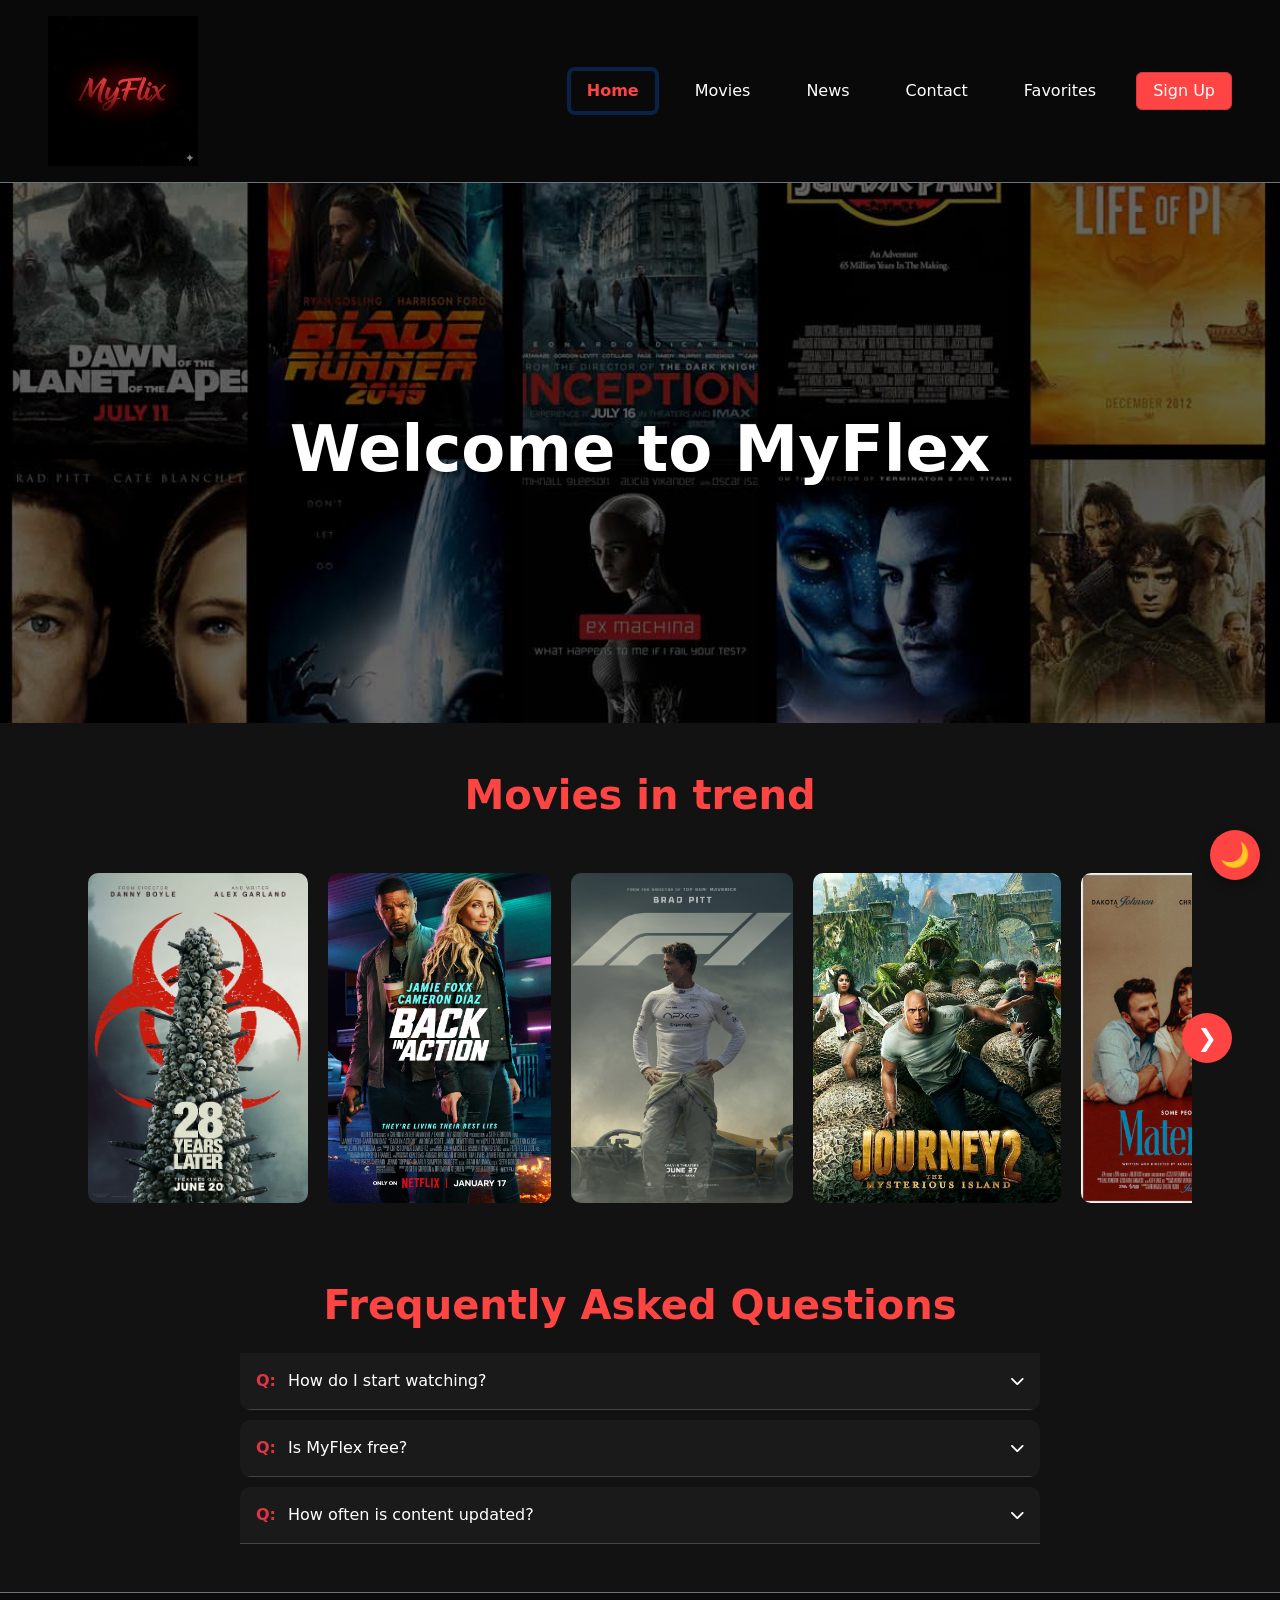
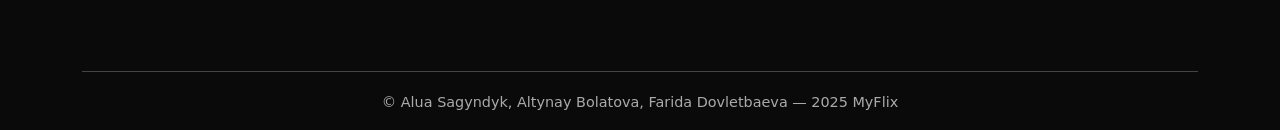
==== commit a7b00ca2: "frontend" ====
--- a/index.html
+++ b/index.html
@@ -6,7 +6,7 @@
     <title>MyFlex - Home</title>
     <link rel="stylesheet" href="style.css" />
     <link rel="stylesheet" href="https://cdnjs.cloudflare.com/ajax/libs/font-awesome/6.4.0/css/all.min.css" />
-    <link href="https://cdn.jsdelivr.net/npm/bootstrap@5.3.8/dist/css/bootstrap.min.css" rel="stylesheet" integrity="sha384-sRIl4kxILFvY47J16cr9ZwB07vP4J8+LH7qKQnuqkuIAvNWLzeN8tE5YBujZqJLB" crossorigin="anonymous">
+    <link href="https://cdn.jsdelivr.net/npm/bootstrap@5.3.8/dist/css/bootstrap.min.css" rel="stylesheet">
 </head>
 <body class="text-white d-flex flex-column min-vh-100 bg-theme-4">
 
@@ -16,12 +16,7 @@
     <div class="container-fluid d-flex justify-content-between align-items-center px-4 px-lg-5">
       <div class="header-logo">
         <a href="index.html">
-          <img 
-            src="images/logo.jpg" 
-            data-light="images/whitelogo.jpg" 
-            alt="MyFlex Logo" 
-            class="logo-img" 
-          />
+          <img src="images/logo.jpg" alt="MyFlex Logo" class="logo-img" />
         </a>
       </div>
 
@@ -31,14 +26,15 @@
         </button>
         <div class="collapse navbar-collapse" id="navbarNav">
           <ul class="navbar-nav gap-2 gap-lg-4 align-items-center">
-            <li class="nav-item"><a class="nav-link text-danger" aria-current="page" href="index.html">Home</a></li>
+            <li class="nav-item"><a class="nav-link text-danger" href="index.html">Home</a></li>
             <li class="nav-item"><a class="nav-link text-white" href="movies.html">Movies</a></li>
-            <li class="nav-item"><a class="nav-link text-white" href="series.html">Series</a></li>
-            <li class="nav-item"><a class="nav-link text-white" href="cartoons.html">Cartoons</a></li>
             <li class="nav-item"><a class="nav-link text-white" href="news.html">News</a></li>
             <li class="nav-item"><a class="nav-link text-white" href="contact.html">Contact</a></li>
             <li class="nav-item"><a class="nav-link text-white" href="favorites.html">Favorites</a></li>
-            <button class="btn btn-danger nav-button mt-2 mt-lg-0 px-3" id="openAccessModal">Sign Up</button>
+            <button class="btn btn-danger nav-button px-3" id="openAccessModal">Sign Up</button>
+            <button class="btn btn-success nav-button px-3" id="profileBtn" style="display: none;">
+                <i class="fas fa-user"></i>
+            </button>
           </ul>
         </div>
       </nav>
@@ -46,7 +42,6 @@
   </header>
 
     <main class="flex-grow-1">
-        
         <div class="hero-banner mb-5" style="background-image: url('images/index-image.jpg');">
             <h1 class="text-always-white display-3 fw-bold p-3 rounded text-center">Welcome to MyFlex</h1>
         </div>
@@ -57,123 +52,163 @@
                 <div class="gallery-wrapper position-relative"> 
                     <button class="scroll-button left-arrow" aria-label="Scroll Left" data-target="movies-track">&#10094;</button>
                     <div class="gallery-track scrollable" id="movies-track"> 
-                        <article class="movie-card"><img src="images/28years.jpg" alt="28 years later"></article>
-                        <article class="movie-card"><img src="images/backinaction.jpg" alt="Back In Action"></article>
-                        <article class="movie-card"><img src="images/f1.jpg" alt="F1"></article>
-                        <article class="movie-card"><img src="images/journey2.jpeg" alt="Journey 2"></article>
-                        <article class="movie-card"><img src="images/materialists.jpeg" alt="Materialists"></article>
-                        <article class="movie-card"><img src="images/thepickup.jpg" alt="The Pickup"></article>
-                        <article class="movie-card"><img src="images/magnseven.jpg" alt="The Magnificent Seven"></article>
-                        <article class="movie-card"><img src="images/steve.jpg" alt="Steve"></article>
-                        <article class="movie-card"><img src="images/thetomorrowwar.webp" alt="The Tomorrow War"></article>
-                        <article class="movie-card"><img src="images/thewoman.jpg" alt="The Woman"></article>
-                        <article class="movie-card"><img src="images/waroftheworls.jpg" alt="War of the Worlds"></article>
+                        <article class="movie-card">
+                            <a href="movie-details.html?staticId=1">
+                                <img src="images/28years.jpg" alt="28 years later">
+                            </a>
+                        </article>
+                        <article class="movie-card">
+                            <a href="movie-details.html?staticId=2">
+                                <img src="images/backinaction.jpg" alt="Back In Action">
+                            </a>
+                        </article>
+                        <article class="movie-card">
+                            <a href="movie-details.html?staticId=3">
+                                <img src="images/f1.jpg" alt="F1">
+                            </a>
+                        </article>
+                        <article class="movie-card">
+                            <a href="movie-details.html?staticId=4">
+                                <img src="images/journey2.jpeg" alt="Journey 2">
+                            </a>
+                        </article>
+                        <article class="movie-card">
+                            <a href="movie-details.html?staticId=5">
+                                <img src="images/materialists.jpeg" alt="Materialists">
+                            </a>
+                        </article>
+                        <article class="movie-card">
+                            <a href="movie-details.html?staticId=6">
+                                <img src="images/thepickup.jpg" alt="The Pickup">
+                            </a>
+                        </article>
+                        <article class="movie-card">
+                            <a href="movie-details.html?staticId=7">
+                                <img src="images/magnseven.jpg" alt="The Magnificent Seven">
+                            </a>
+                        </article>
+                        <article class="movie-card">
+                            <a href="movie-details.html?staticId=8">
+                                <img src="images/steve.jpg" alt="Steve">
+                            </a>
+                        </article>
+                        <article class="movie-card">
+                            <a href="movie-details.html?staticId=9">
+                                <img src="images/thetomorrowwar.webp" alt="The Tomorrow War">
+                            </a>
+                        </article>
+                        <article class="movie-card">
+                            <a href="movie-details.html?staticId=10">
+                                <img src="images/thewoman.jpg" alt="The Woman">
+                            </a>
+                        </article>
+                        <article class="movie-card">
+                            <a href="movie-details.html?staticId=11">
+                                <img src="images/waroftheworls.jpg" alt="War of the Worlds">
+                            </a>
+                        </article>
                     </div>
                     <button class="scroll-button right-arrow" aria-label="Scroll Right" data-target="movies-track">&#10095;</button>
                 </div>
             </section>
 
             <section class="content-section mb-5">
-                <h2 class="text-center mb-4">Popular series</h2>
-                <div class="gallery-wrapper position-relative">
-                    <button class="scroll-button left-arrow" aria-label="Scroll Left" data-target="series-track">&#10094;</button>
-                    <div class="gallery-track scrollable" id="series-track">
-                        <article class="movie-card"><img src="images/1899.jpg" alt="1899"></article>
-                        <article class="movie-card"><img src="images/breakingbad.jpg" alt="Breaking Bad"></article>
-                        <article class="movie-card"><img src="images/Detectives.jpg" alt="Detectives"></article>
-                        <article class="movie-card"><img src="images/elite.webp" alt="Elite"></article>
-                        <article class="movie-card"><img src="images/sabrina.webp" alt="Sabrina"></article>
-                        <article class="movie-card"><img src="images/stranger.jpg" alt="Stranger Things"></article>
-                        <article class="movie-card"><img src="images/shadow.jpg" alt="Shadow"></article>
-                        <article class="movie-card"><img src="images/slasher.webp" alt="Slasher"></article>
-                        <article class="movie-card"><img src="images/adolescence.jpg" alt="Adolescence"></article>
-                        <article class="movie-card"><img src="images/bunker.jpg" alt="Bunker"></article>
-                        <article class="movie-card"><img src="images/thewitcher.jpg" alt="The Witcher"></article>
-                        <article class="movie-card"><img src="images/you.jpg" alt="You"></article>
-                    </div>
-                    <button class="scroll-button right-arrow" aria-label="Scroll Right" data-target="series-track">&#10095;</button>
+                <h2 class="text-center mb-4">Frequently Asked Questions</h2>
+                <div class="accordion-container">
+                    <div class="accordion-item">
+                        <button class="accordion-header" aria-expanded="false">
+                            <span class="accordion-marker text-danger">Q:</span>
+                            <span class="accordion-title">How do I start watching?</span>
+                            <i class="accordion-icon fas fa-chevron-down"></i>
+                        </button>
+                        <div class="accordion-content">
+                            <div class="accordion-body">
+                                <p>Sign up by clicking the "Sign Up" button to access our movie library.</p>
+                            </div>
+                        </div>
+                    </div>
+                    <div class="accordion-item">
+                        <button class="accordion-header" aria-expanded="false">
+                            <span class="accordion-marker text-danger">Q:</span>
+                            <span class="accordion-title">Is MyFlex free?</span>
+                            <i class="accordion-icon fas fa-chevron-down"></i>
+                        </button>
+                        <div class="accordion-content">
+                            <div class="accordion-body">
+                                <p>MyFlex offers free basic access with ads.</p>
+                            </div>
+                        </div>
+                    </div>
+                    <div class="accordion-item">
+                        <button class="accordion-header" aria-expanded="false">
+                            <span class="accordion-marker text-danger">Q:</span>
+                            <span class="accordion-title">How often is content updated?</span>
+                            <i class="accordion-icon fas fa-chevron-down"></i>
+                        </button>
+                        <div class="accordion-content">
+                            <div class="accordion-body">
+                                <p>We add new movies every week.</p>
+                            </div>
+                        </div>
+                    </div>
                 </div>
             </section>
-
-            <section class="content-section mb-5">
-                <h2 class="text-center mb-4">New cartoons</h2>
-                <div class="gallery-wrapper position-relative">
-                    <button class="scroll-button left-arrow" aria-label="Scroll Left" data-target="cartoons-track">&#10094;</button>
-                    <div class="gallery-track scrollable" id="cartoons-track">
-                        <article class="movie-card"><img src="images/arcanee.jpg" alt="Arcane"></article>
-                        <article class="movie-card"><img src="images/cat.jpg" alt="Cat"></article>
-                        <article class="movie-card"><img src="images/hazbin.jpg" alt="Hazbin Hotel"></article>
-                        <article class="movie-card"><img src="images/Madagascar_2.jpg" alt="Madagascar 2"></article>
-                        <article class="movie-card"><img src="images/minions.jpg" alt="Minions"></article>
-                        <article class="movie-card"><img src="images/garfiels.jpg" alt="Garfield"></article>
-                        <article class="movie-card"><img src="images/teens.jpg" alt="Teen Titans"></article>
-                        <article class="movie-card"><img src="images/stevenuni.jpg" alt="Steven Universe"></article>
-                        <article class="movie-card"><img src="images/spongebob.jpg" alt="Spongebob"></article>
-                        <article class="movie-card"><img src="images/megamind.jpg" alt="Megamind"></article>
-                    </div>
-                    <button class="scroll-button right-arrow" aria-label="Scroll Right" data-target="cartoons-track">&#10095;</button>
-                </div>
-            </section>
         </div>
     </main>
 
+    <!-- Модальное окно регистрации/входа -->
     <div id="accessModal" class="modal">
         <div class="modal-content">
             <span class="close-button">&times;</span>
-            <h3 id="modalAccessTitle">Register for MyFlix</h3>
-
-            <div class="form-wrapper" id="registerPanel">
-                <form id="registrationForm">
-                    <div class="form-group">
-                        <label for="regName">Name:</label>
-                        <input type="text" id="regName" name="name" class="form-control" />
-                        <div class="error-message" id="regNameError"></div>
-                    </div>
-                    <div class="form-group">
-                        <label for="regEmail">Email:</label>
-                        <input type="email" id="regEmail" name="email" class="form-control" />
-                        <div class="error-message" id="regEmailError"></div>
-                    </div>
-                    <div class="form-group">
-                        <label for="regPassword">Password (Min 8 chars):</label>
-                        <input type="password" id="regPassword" name="password" class="form-control" />
-                        <div class="error-message" id="regPasswordError"></div>
-                    </div>
-                    <div class="form-group">
-                        <label for="regConfirmPassword">Confirm Password:</label>
-                        <input type="password" id="regConfirmPassword" name="confirmPassword" class="form-control" />
-                        <div class="error-message" id="regConfirmPasswordError"></div>
-                    </div>
-                    <button type="submit" class="btn btn-danger w-100 mt-3">Register</button>
-                    <div class="success-message mt-2" id="regSuccessMessage"></div>
-                </form>
-                <p class="switch-link mt-3 text-center">
-                    Already have an account? <a href="#" id="showLogin" class="text-danger">Log In</a>
-                </p>
-            </div>
-
-            <div class="form-wrapper" id="loginPanel" style="display: none;">
+            <h3 id="modalAccessTitle">Sign In to MyFlix</h3>
+
+            <div class="form-wrapper" id="loginPanel">
                 <form id="loginForm">
                     <div class="form-group">
                         <label for="logEmail">Email:</label>
-                        <input type="email" id="logEmail" name="email" class="form-control" />
-                        <div class="error-message" id="logEmailError"></div>
+                        <input type="email" id="logEmail" class="form-control" />
                     </div>
                     <div class="form-group">
                         <label for="logPassword">Password:</label>
-                        <input type="password" id="logPassword" name="password" class="form-control" />
-                        <div class="error-message" id="logPasswordError"></div>
-                    </div>
-                    <button type="submit" class="btn btn-danger w-100 mt-3">Log In</button>
+                        <input type="password" id="logPassword" class="form-control" />
+                    </div>
+                    <button type="submit" class="btn btn-danger w-100 mt-3">Sign In</button>
                     <div class="success-message mt-2" id="logSuccessMessage"></div>
                 </form>
                 <p class="switch-link mt-3 text-center">
                     Don't have an account? <a href="#" id="showRegister" class="text-danger">Register</a>
                 </p>
             </div>
+
+            <div class="form-wrapper" id="registerPanel" style="display: none;">
+                <form id="registrationForm">
+                    <div class="form-group">
+                        <label for="regName">Name:</label>
+                        <input type="text" id="regName" class="form-control" />
+                    </div>
+                    <div class="form-group">
+                        <label for="regEmail">Email:</label>
+                        <input type="email" id="regEmail" class="form-control" />
+                    </div>
+                    <div class="form-group">
+                        <label for="regPassword">Password:</label>
+                        <input type="password" id="regPassword" class="form-control" />
+                    </div>
+                    <div class="form-group">
+                        <label for="regConfirmPassword">Confirm Password:</label>
+                        <input type="password" id="regConfirmPassword" class="form-control" />
+                    </div>
+                    <button type="submit" class="btn btn-danger w-100 mt-3">Register</button>
+                    <div class="success-message mt-2" id="regSuccessMessage"></div>
+                </form>
+                <p class="switch-link mt-3 text-center">
+                    Already have an account? <a href="#" id="showLogin" class="text-danger">Sign In</a>
+                </p>
+            </div>
         </div>
     </div>
 
+    <!-- Модальное окно профиля -->
     <div id="profileModal" class="modal">
         <div class="modal-content">
             <span class="close-button" id="closeProfileModal">&times;</span>
@@ -181,107 +216,86 @@
             <div id="userProfileInfo">
                 <p><strong>Name:</strong> <span id="profileName"></span></p>
                 <p><strong>Email:</strong> <span id="profileEmail"></span></p>
-                <p><strong>Member Since:</strong> <span id="profileMemberSince"></span></p>
             </div>
             <button class="btn btn-warning w-100 mt-3" id="logoutBtn">Log Out</button>
         </div>
     </div>
 
-    <div class="container-fluid px-4 px-lg-5">
-    <section class="content-section mb-5">
-        <h2 class="text-center mb-4">Frequently Asked Questions (FAQ)</h2>
-        <div class="accordion-container">
-            <div class="accordion-item">
-                <button class="accordion-header" aria-expanded="false" aria-controls="content1">
-                    <span class="accordion-marker text-danger">Q:</span>
-                    <span class="accordion-title">How do I start watching content on MyFlex?</span>
-                    <i class="accordion-icon fas fa-chevron-down"></i>
-                </button>
-                <div class="accordion-content" id="content1">
-                    <div class="accordion-body">
-                        <p>Simply sign up by clicking the "Sign Up" button in the header or log into your existing account. Once you do, you'll gain access to our entire library of movies, series, and cartoons.</p>
-                    </div>
-                </div>
+    <footer class="text-light mt-auto pt-5 pb-3 border-top border-secondary main-footer">
+        <div class="container">
+            <div class="footer-bottom text-center">
+                &copy; Alua Sagyndyk, Altynay Bolatova, Farida Dovletbaeva — 2025 MyFlix
             </div>
-
-            <div class="accordion-item">
-                <button class="accordion-header" aria-expanded="false" aria-controls="content2">
-                    <span class="accordion-marker text-danger">Q:</span>
-                    <span class="accordion-title">Does MyFlex require a subscription or is it free?</span>
-                    <i class="accordion-icon fas fa-chevron-down"></i>
-                </button>
-                <div class="accordion-content" id="content2">
-                    <div class="accordion-body">
-                        <p>MyFlex offers a free basic access with ads, as well as a premium ad-free subscription with extra features (coming soon).</p>
-                    </div>
-                </div>
-            </div>
-
-            <div class="accordion-item">
-                <button class="accordion-header" aria-expanded="false" aria-controls="content3">
-                    <span class="accordion-marker text-danger">Q:</span>
-                    <span class="accordion-title">How often is the catalog updated?</span>
-                    <i class="accordion-icon fas fa-chevron-down"></i>
-                </button>
-                <div class="accordion-content" id="content3">
-                    <div class="accordion-body">
-                        <p>We regularly add new movies and series episodes every week to ensure our content always stays fresh and current.</p>
-                    </div>
-                </div>
-            </div>
-        </div>
-    </section>
-</div>
-
-<footer class="text-light mt-auto pt-5 pb-3 border-top border-secondary main-footer">
-    <div class="container">
-      <div class="row">
-        <div class="col-lg-4 mb-4 mb-lg-0 footer-section">
-          <h3 class="footer-heading">About MyFlix</h3>
-          <p class="footer-text">MyFlix is your homepage for trending movies, series, and cartoons. We strive to provide the best content in a simple and user-friendly format.</p>
-        </div>
-        <div class="col-lg-3 offset-lg-1 mb-4 mb-lg-0 footer-section">
-          <h3 class="footer-heading">Quick Links</h3>
-          <ul class="footer-links">
-            <li><a href="cartoons.html" class="footer-link">Cartoons</a></li>
-            <li><a href="movies.html" class="footer-link">Movies</a></li>
-            <li><a href="series.html" class="footer-link">Series</a></li>
-            <li><a href="contact.html" class="footer-link">Contact</a></li>
-          </ul>
-        </div>
-        <div class="col-lg-4 footer-section">
-          <h3 class="footer-heading">Connect With Us</h3>
-          <div class="contact-info">
-            <p><i class="contact-icon fas fa-phone"></i> Phone: 87053915895</p>
-            <p><i class="contact-icon fas fa-envelope"></i> Email: farida02.03@icloud.com</p>
-          </div>
-          <div class="social-links">
-            <a href="https://instagram.com/farideepl" target="_blank" aria-label="Instagram" class="social-icon">
-              <i class="fab fa-instagram"></i>
-            </a>
-            <a href="https://www.tiktok.com/@farideepl" target="_blank" aria-label="TikTok" class="social-icon">
-              <i class="fab fa-tiktok"></i>
-            </a>
-            <a href="https://t.me/fari_davv" target="_blank" aria-label="Telegram" class="social-icon">
-              <i class="fab fa-telegram-plane"></i>
-            </a>
-          </div>
-        </div>
-      </div>
-      <div class="footer-bottom">
-        &copy; Group Members: Alua Sagyndyk, Altynay Bolatova, Farida Dovletbaeva — 2025 MyFlix
-      </div>
-    </div>
-  </footer>
+        </div>
+    </footer>
 
     <script src="https://code.jquery.com/jquery-3.7.1.min.js"></script>
-    <script src="https://cdn.jsdelivr.net/npm/bootstrap@5.3.8/dist/js/bootstrap.bundle.min.js" integrity="sha384-FKyoEForCGlyvwx9Hj09JcYn3nv7wiPVlz7YYwJrWVcXK/BmnVDxM+D2scQbITxI" crossorigin="anonymous"></script>
-    
-    <script src="js/arrow.js" defer></script>
+    <script src="https://cdn.jsdelivr.net/npm/bootstrap@5.3.8/dist/js/bootstrap.bundle.min.js"></script>
+    <script src="js/arrow.js"></script>
     <script src="js/accordion.js"></script>
     <script src="js/auth.js"></script>
     <script src="js/theme-switcher.js"></script>
     <script src="js/navKeyboard.js"></script>
     <script src="js/indexclick.js"></script>
+    
+    <!-- Добавлен скрипт для работы профиля -->
+    <script>
+        document.addEventListener('DOMContentLoaded', function() {
+            const profileBtn = document.getElementById('profileBtn');
+            const profileModal = document.getElementById('profileModal');
+            const closeProfileModal = document.getElementById('closeProfileModal');
+            const logoutBtn = document.getElementById('logoutBtn');
+            
+            // Проверяем, авторизован ли пользователь при загрузке страницы
+            function checkAuthStatus() {
+                const user = JSON.parse(localStorage.getItem('currentUser'));
+                if (user) {
+                    document.getElementById('profileBtn').style.display = 'block';
+                    document.getElementById('openAccessModal').style.display = 'none';
+                    
+                    // Заполняем информацию профиля
+                    document.getElementById('profileName').textContent = user.name;
+                    document.getElementById('profileEmail').textContent = user.email;
+                } else {
+                    document.getElementById('profileBtn').style.display = 'none';
+                    document.getElementById('openAccessModal').style.display = 'block';
+                }
+            }
+            
+            // Открытие модального окна профиля
+            if (profileBtn) {
+                profileBtn.addEventListener('click', function() {
+                    profileModal.style.display = 'block';
+                });
+            }
+            
+            // Закрытие модального окна профиля
+            if (closeProfileModal) {
+                closeProfileModal.addEventListener('click', function() {
+                    profileModal.style.display = 'none';
+                });
+            }
+            
+            // Выход из аккаунта
+            if (logoutBtn) {
+                logoutBtn.addEventListener('click', function() {
+                    localStorage.removeItem('currentUser');
+                    checkAuthStatus();
+                    profileModal.style.display = 'none';
+                    alert('You have been logged out successfully!');
+                });
+            }
+            
+            // Закрытие модального окна при клике вне его
+            window.addEventListener('click', function(event) {
+                if (event.target === profileModal) {
+                    profileModal.style.display = 'none';
+                }
+            });
+            
+            // Проверяем статус авторизации при загрузке
+            checkAuthStatus();
+        });
+    </script>
 </body>
 </html>
--- a/style.css
+++ b/style.css
@@ -2159,4 +2159,32 @@
 
 html {
   height: -webkit-fill-available;
+}
+
+.toast-message {
+    position: fixed;
+    bottom: 30px;
+    right: 30px;
+    background: rgba(26, 26, 26, 0.95);
+    color: white;
+    padding: 15px 25px;
+    border-radius: 10px;
+    z-index: 10000;
+    box-shadow: 0 5px 15px rgba(0, 0, 0, 0.3);
+    border-left: 4px solid #28a745;
+    max-width: 300px;
+    animation: slideIn 0.3s ease-out;
+}
+
+@keyframes slideIn {
+    from { transform: translateX(100%); opacity: 0; }
+    to { transform: translateX(0); opacity: 1; }
+}
+
+.toast-message.error {
+    border-left-color: #ff4444;
+}
+
+.toast-message.info {
+    border-left-color: #17a2b8;
 }
